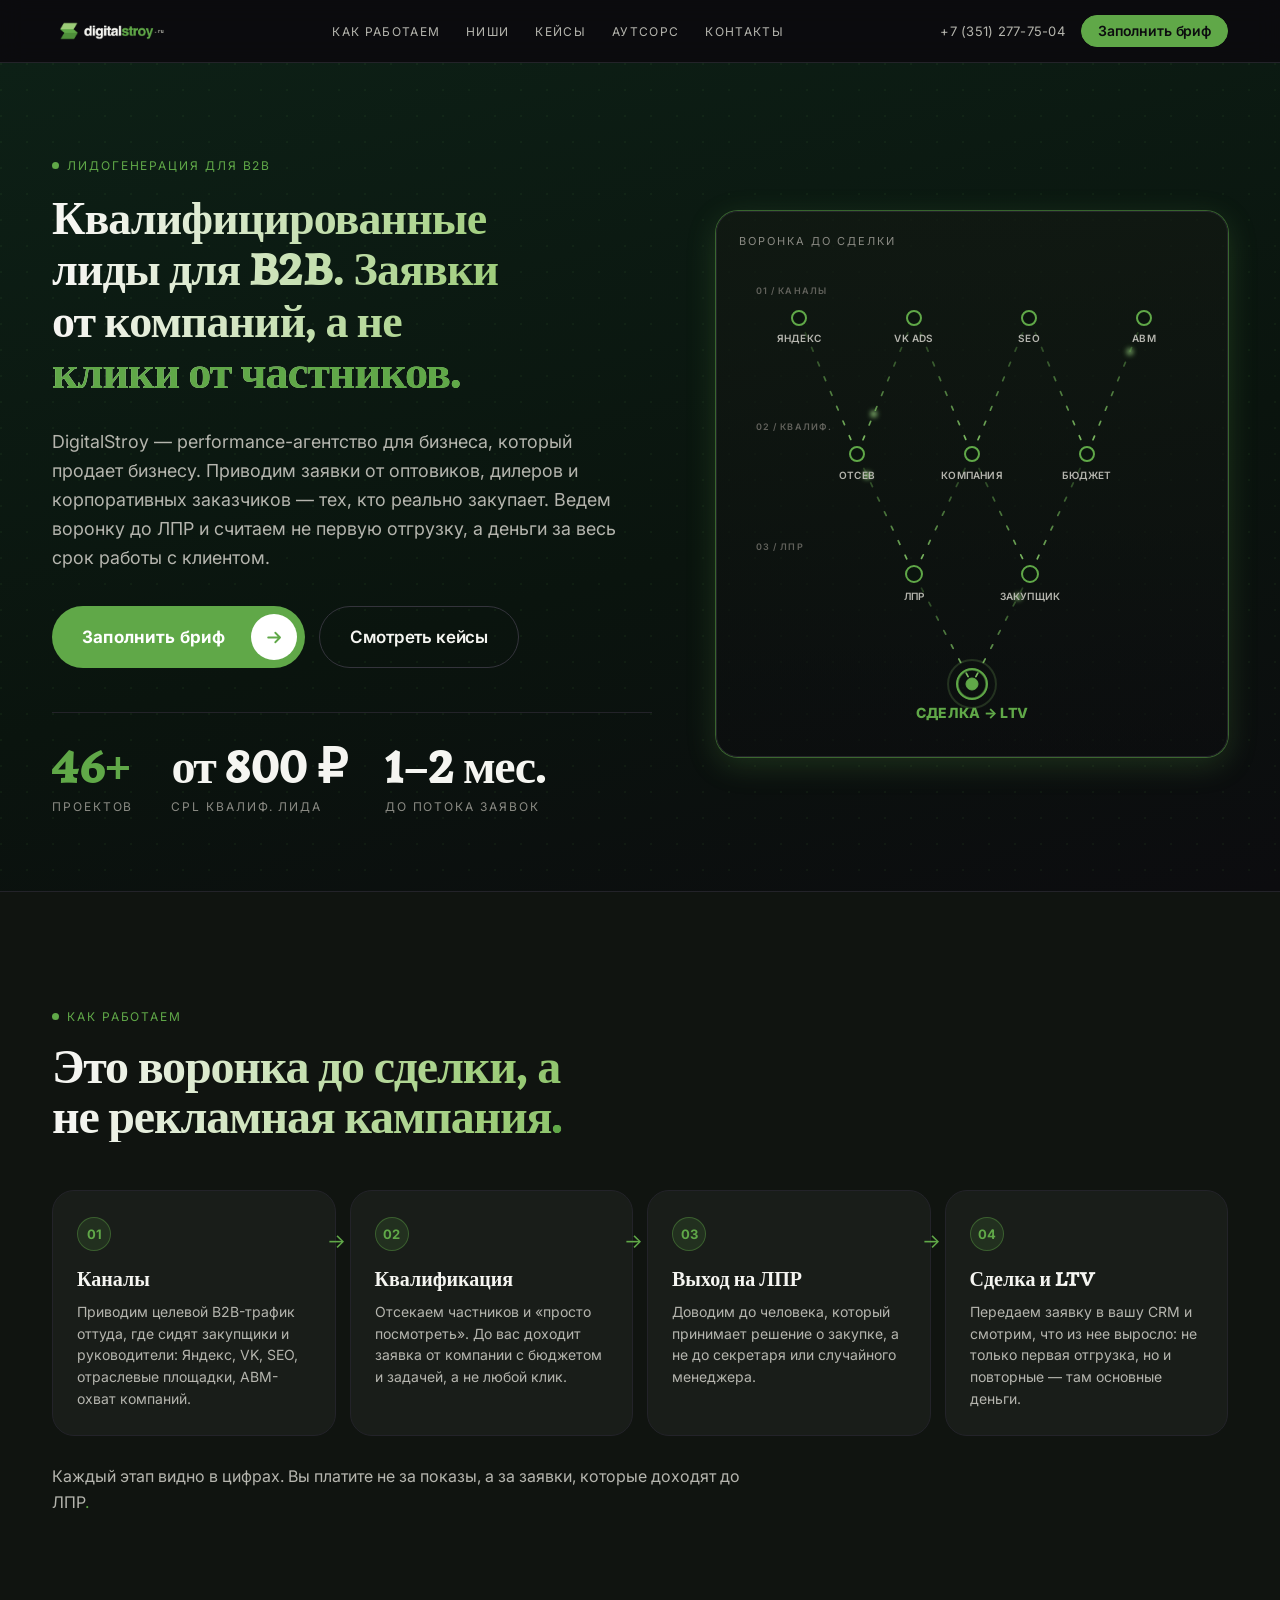
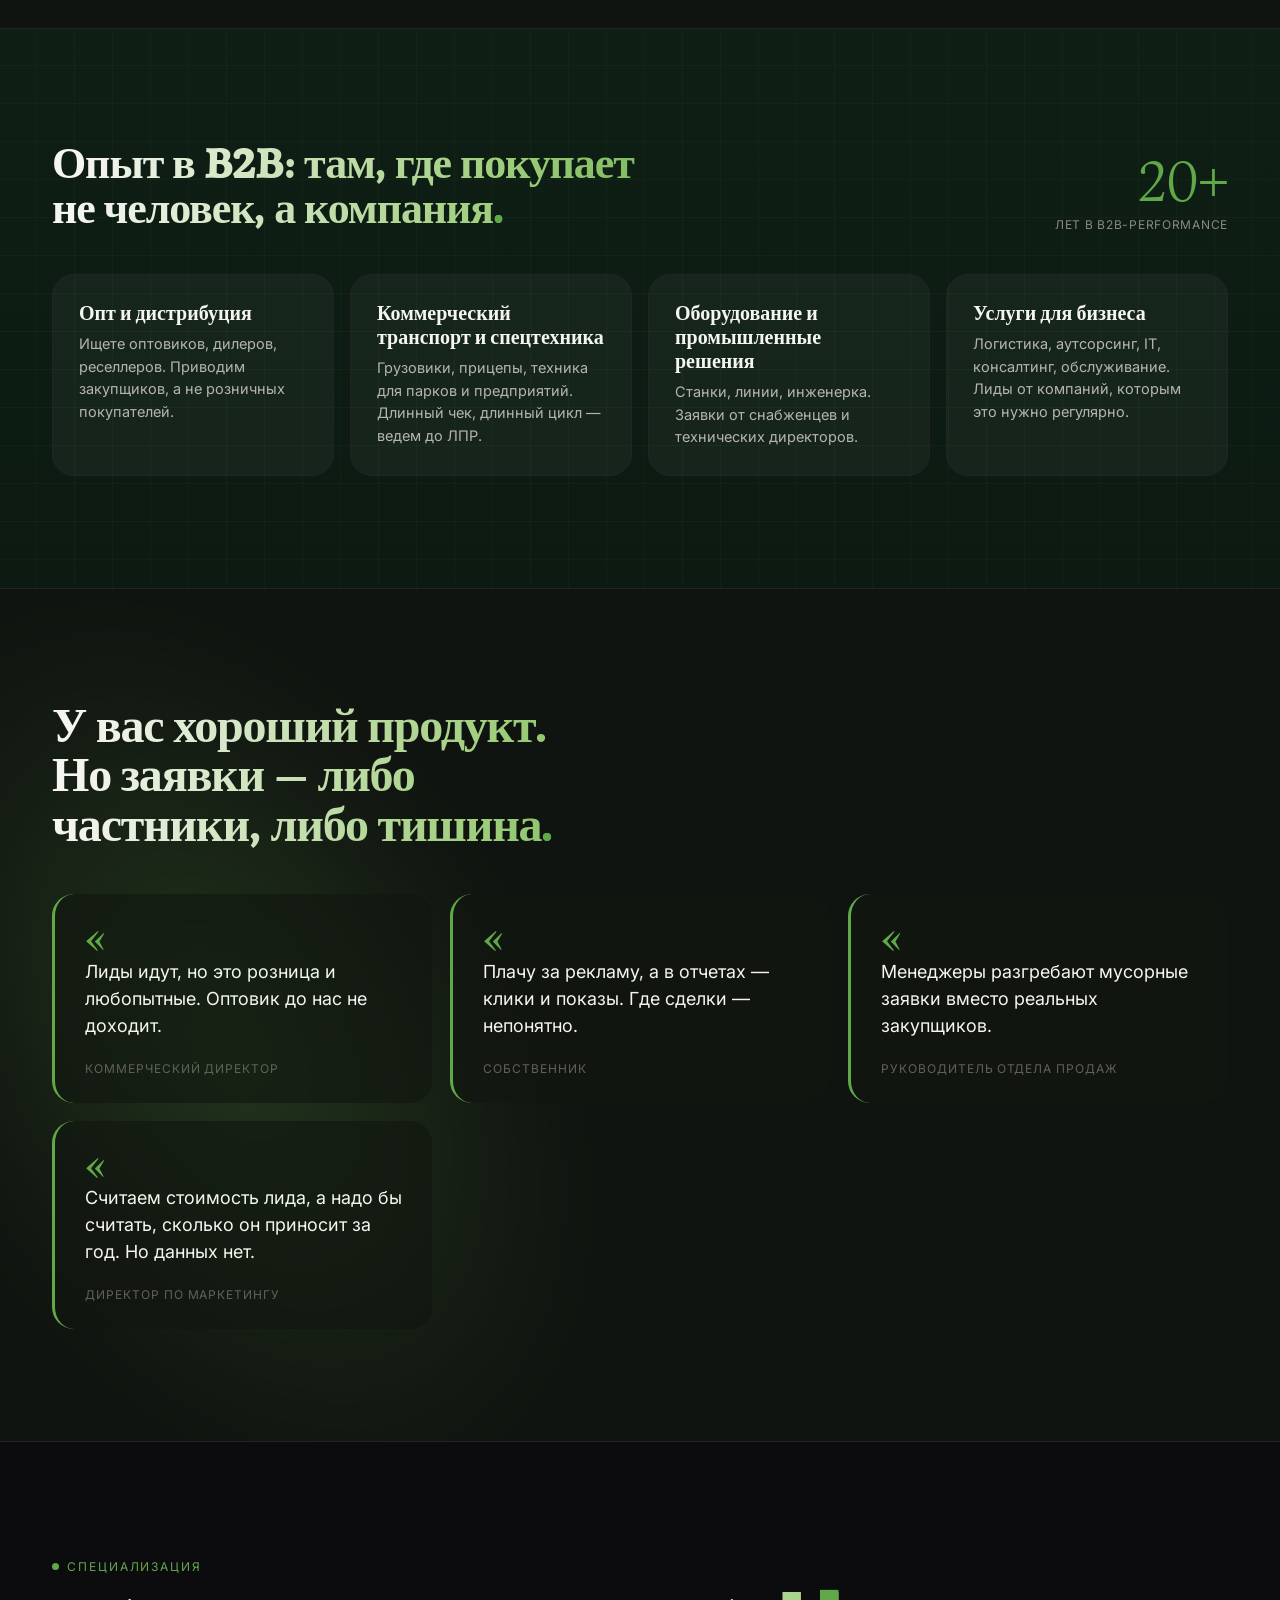
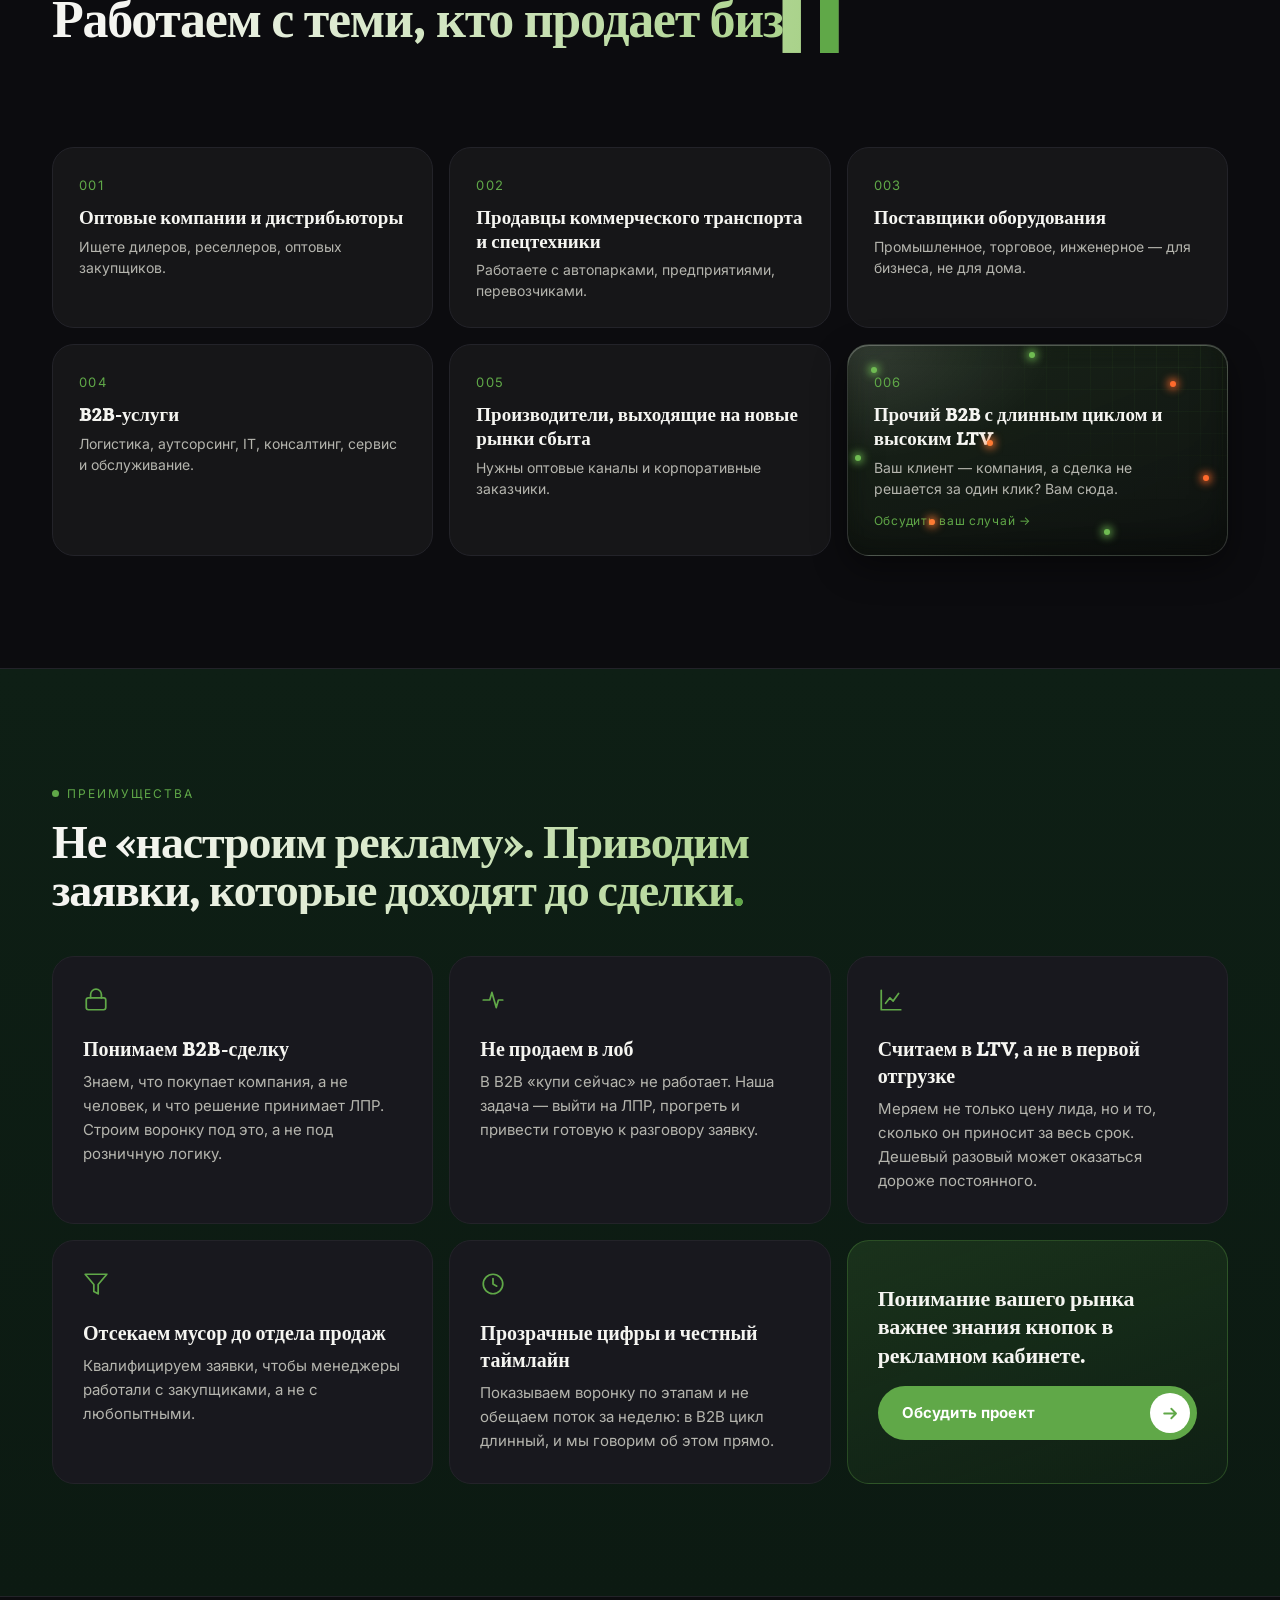
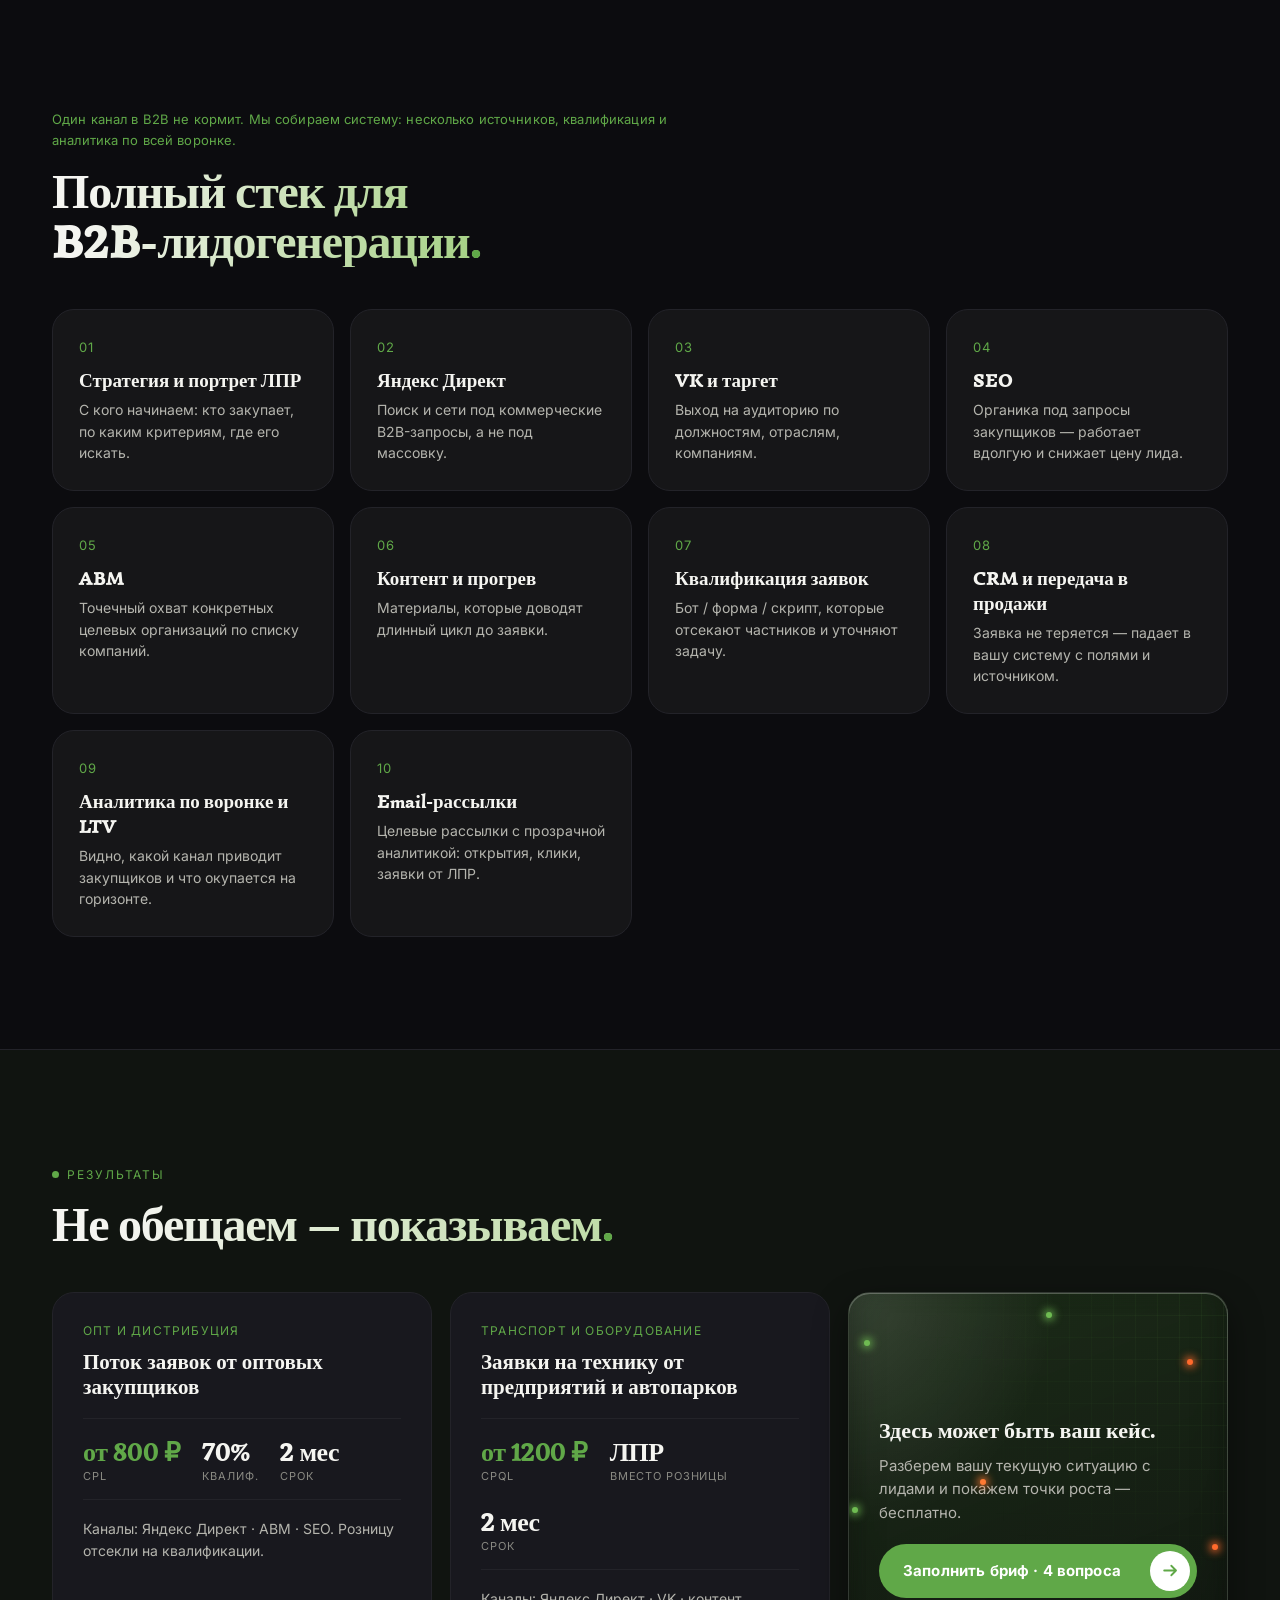
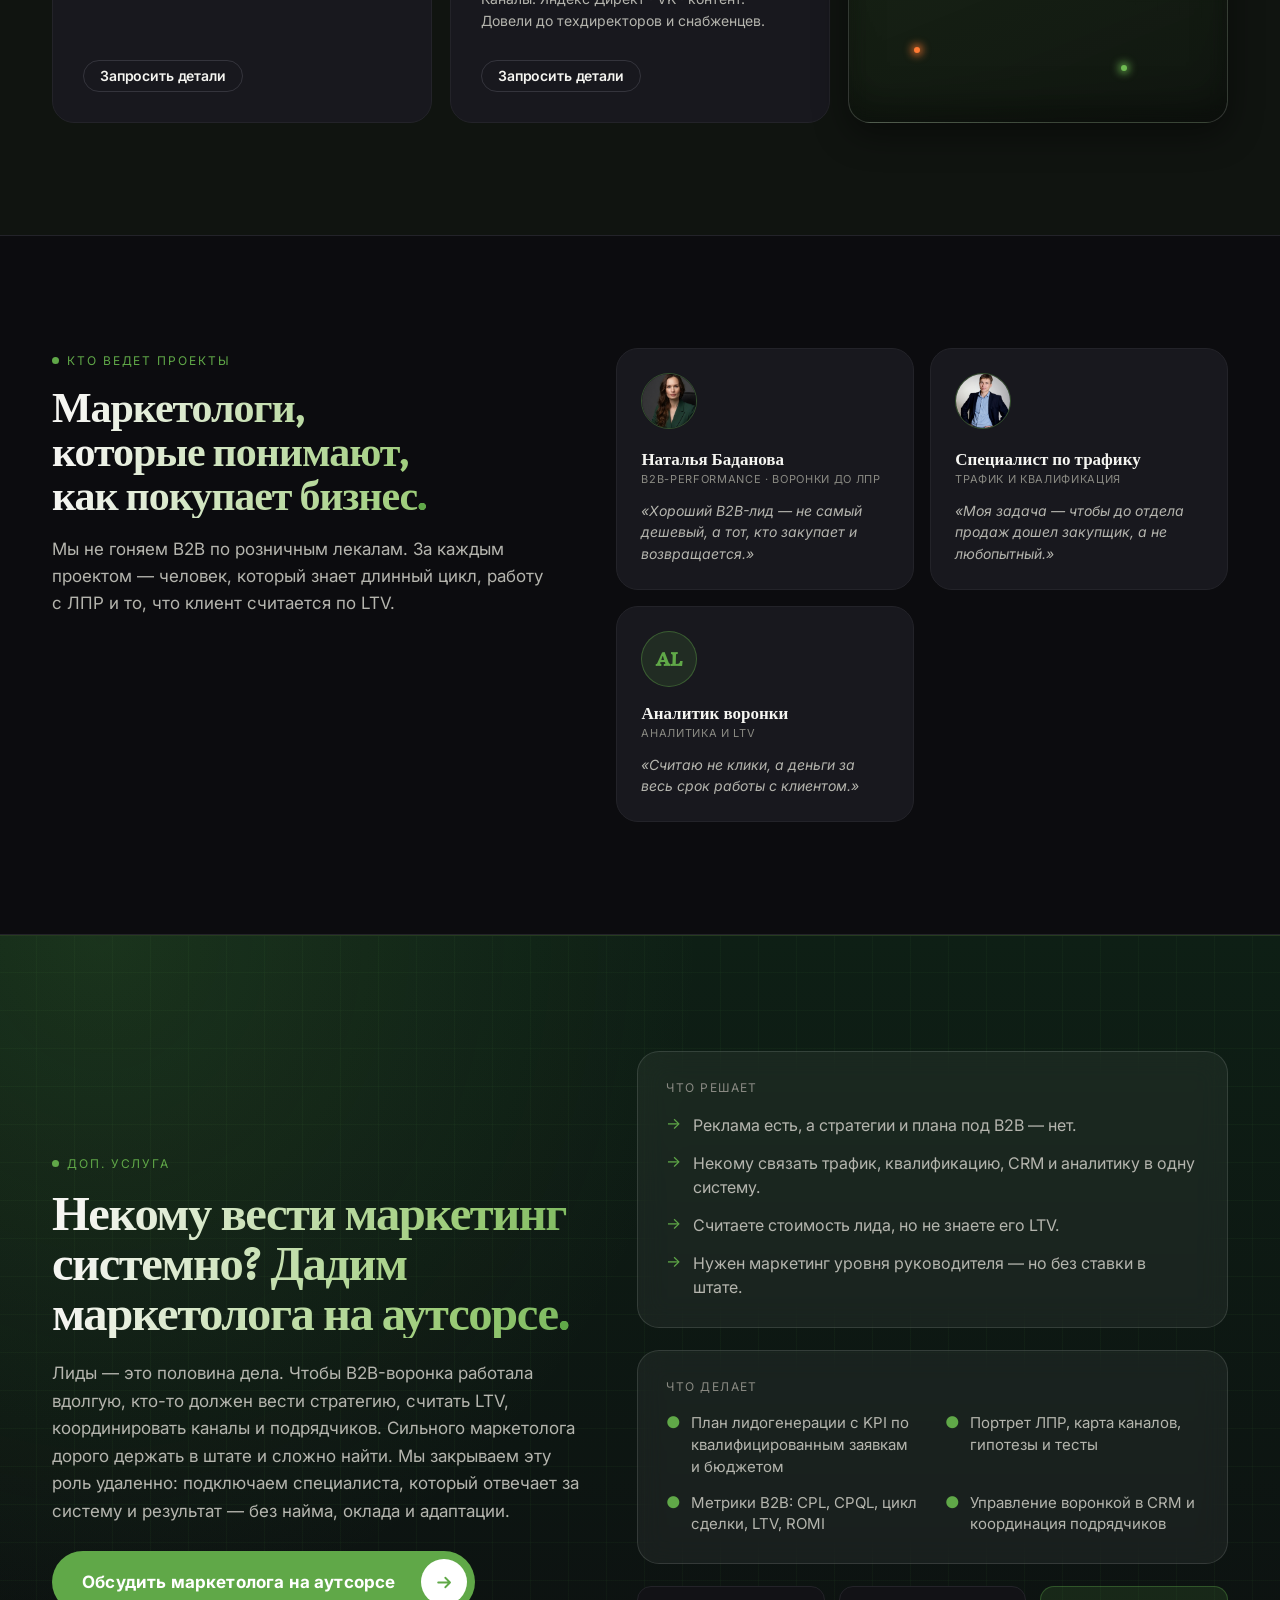
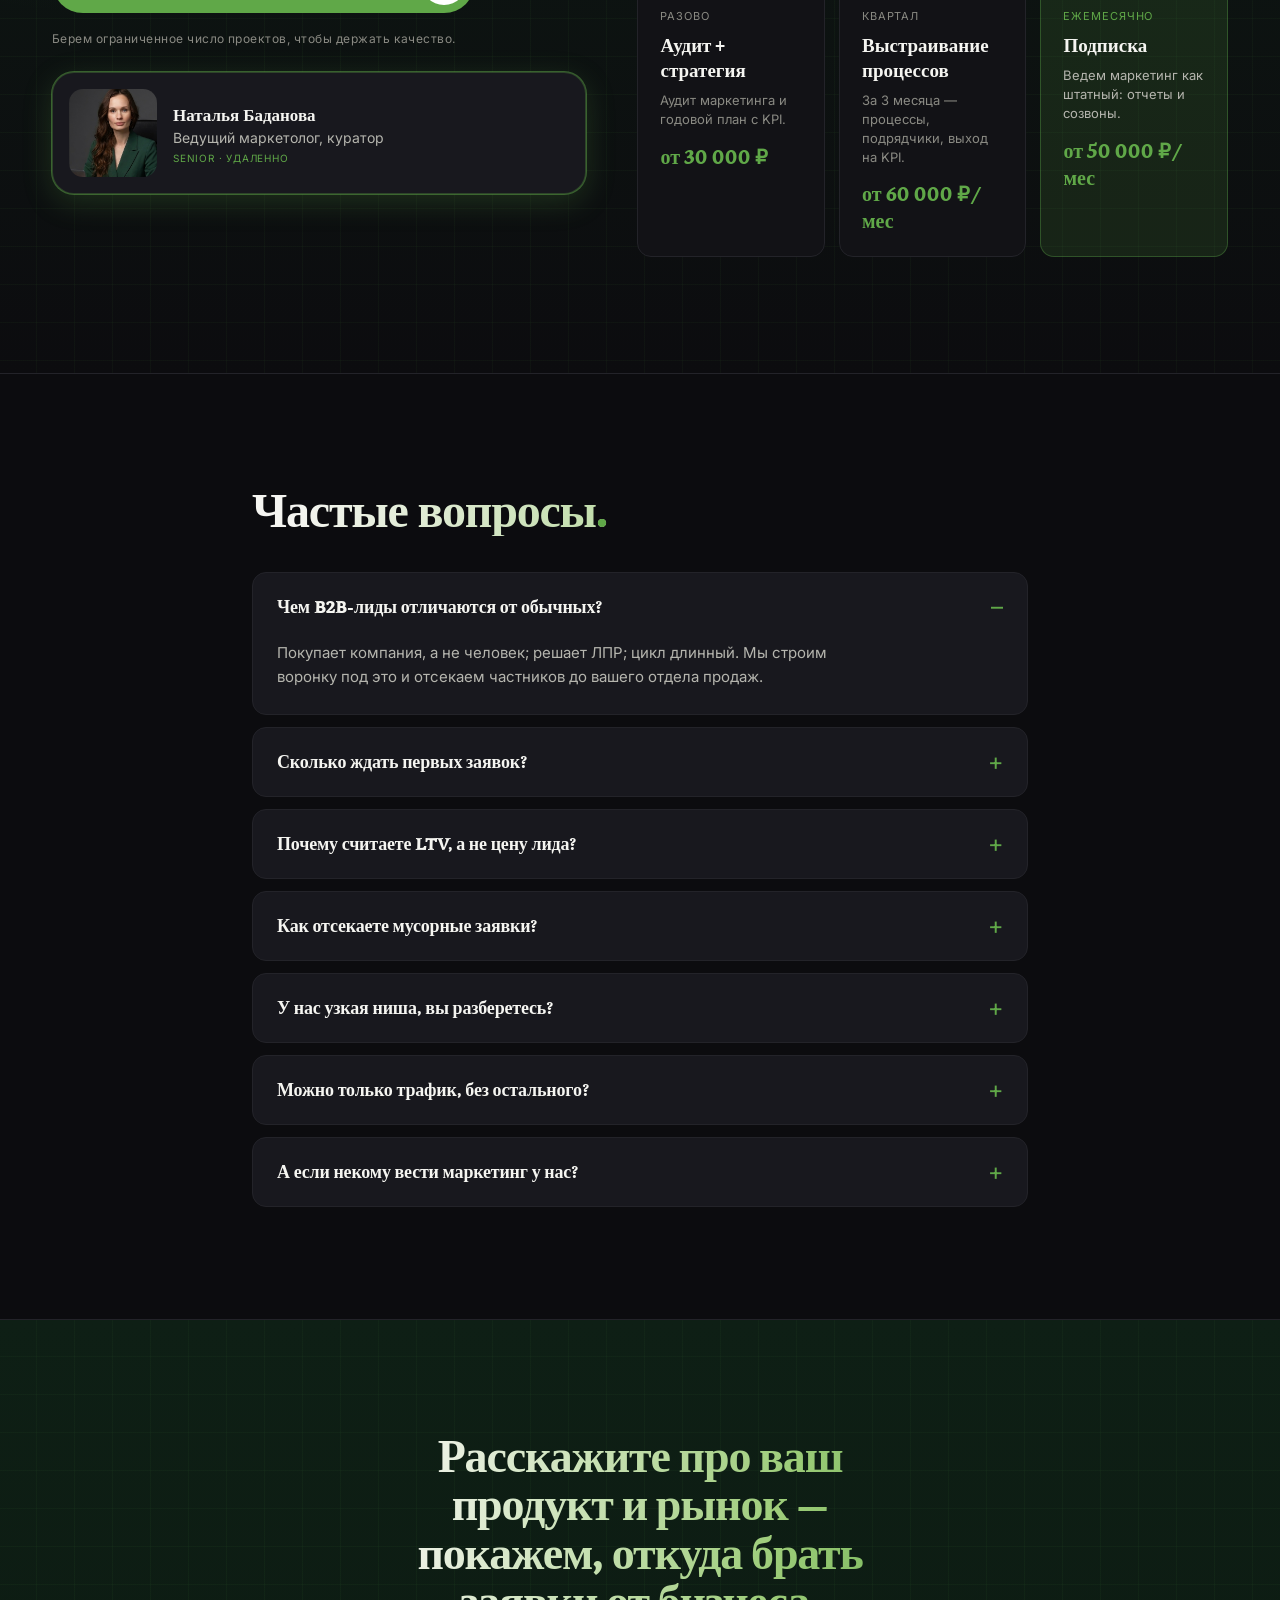
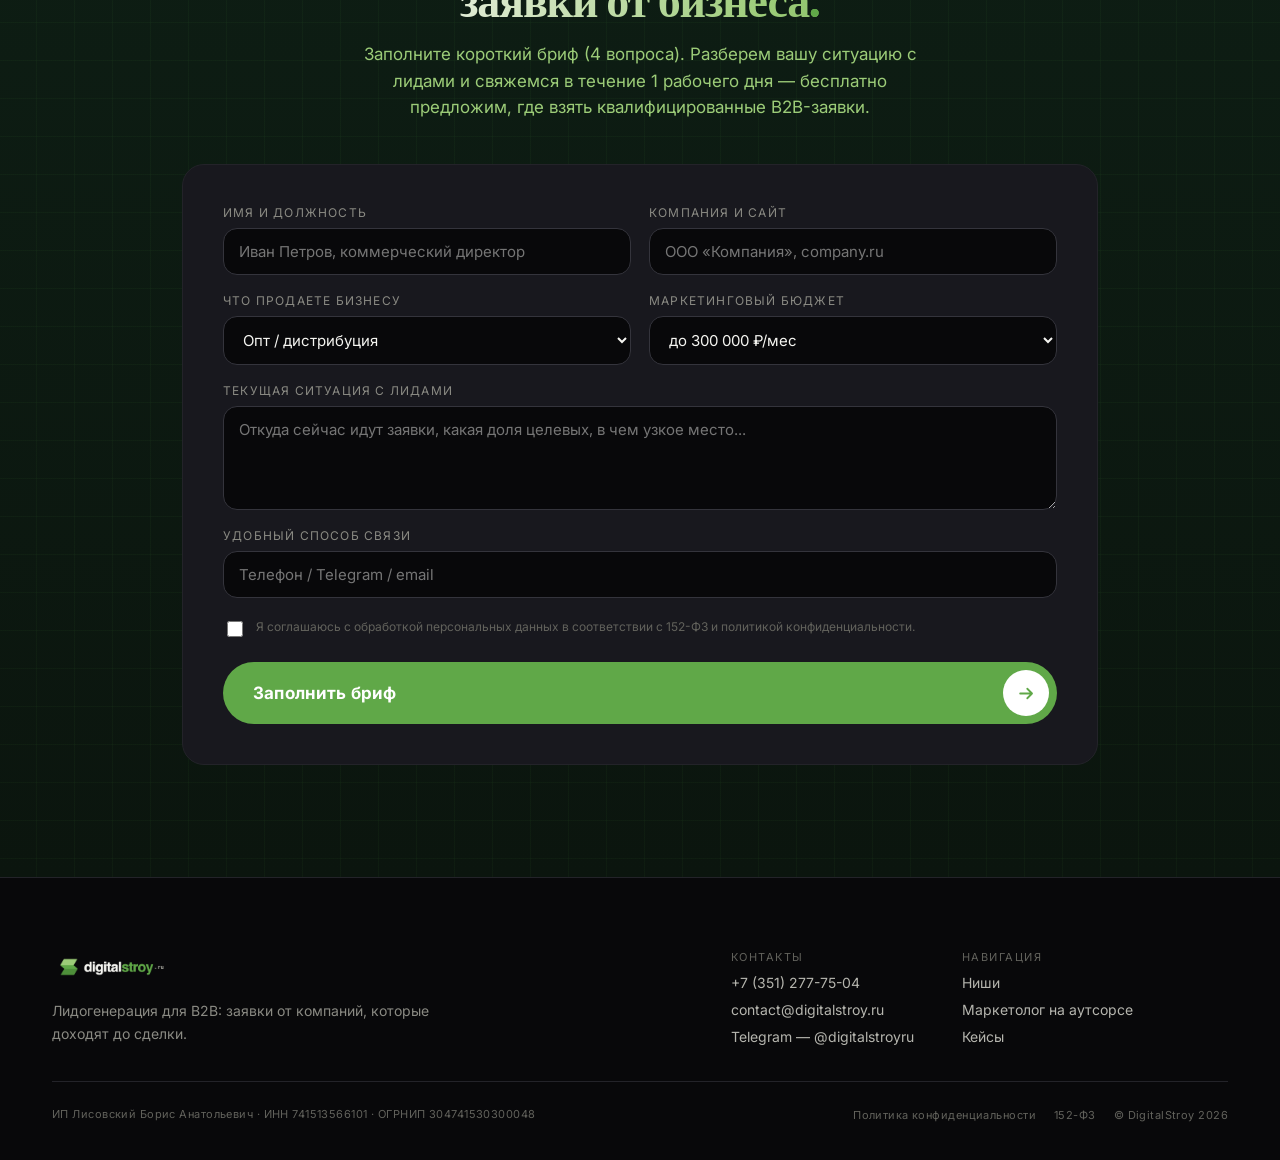
==== site/index.html @ 69cfd994 "Add DigitalStroy B2B landing as a standalone static site Rebuild the design-handoff prototype (Desig" ====
<!DOCTYPE html>
<html lang="ru" style="--accent:#60A848;">
<head>
<meta charset="utf-8">
<meta name="viewport" content="width=device-width, initial-scale=1">
<title>DigitalStroy — квалифицированные лиды для B2B</title>
<meta name="description" content="DigitalStroy — performance-агентство для B2B. Приводим квалифицированные заявки от компаний, ведём воронку до ЛПР и считаем LTV. Опт, транспорт, оборудование, услуги для бизнеса.">

<!-- Yandex.Metrika counter -->
<script type="text/javascript">
    (function(m,e,t,r,i,k,a){
        m[i]=m[i]||function(){(m[i].a=m[i].a||[]).push(arguments)};
        m[i].l=1*new Date();
        for (var j = 0; j < document.scripts.length; j++) {if (document.scripts[j].src === r) { return; }}
        k=e.createElement(t),a=e.getElementsByTagName(t)[0],k.async=1,k.src=r,a.parentNode.insertBefore(k,a)
    })(window, document,'script','https://mc.yandex.ru/metrika/tag.js?id=110772095', 'ym');

    ym(110772095, 'init', {ssr:true, webvisor:true, clickmap:true, ecommerce:"dataLayer", referrer: document.referrer, url: location.href, accurateTrackBounce:true, trackLinks:true});
</script>
<noscript><div><img src="https://mc.yandex.ru/watch/110772095" style="position:absolute; left:-9999px;" alt="" /></div></noscript>
<!-- /Yandex.Metrika counter -->

<!-- BotFaqtor -->
<script type="text/javascript">window._ab_id_=173857</script>
<script src="https://cdn.botfaqtor.ru/one.js"></script>
<!-- /BotFaqtor -->

<link rel="preconnect" href="https://fonts.googleapis.com">
<link rel="preconnect" href="https://fonts.gstatic.com" crossorigin>
<link href="https://fonts.googleapis.com/css2?family=Simonetta:ital,wght@0,400;0,900;1,400&family=Inter:wght@400;500;600;700;800&display=swap" rel="stylesheet">

<link rel="stylesheet" href="_ds/digitalstroy-design-system-ab86e182-f575-433b-86b1-cae96a65a788/tokens/colors.css">
<link rel="stylesheet" href="_ds/digitalstroy-design-system-ab86e182-f575-433b-86b1-cae96a65a788/tokens/typography.css">
<link rel="stylesheet" href="_ds/digitalstroy-design-system-ab86e182-f575-433b-86b1-cae96a65a788/tokens/layout.css">

<style>
  :root {
    --font-display: 'Simonetta', Georgia, serif;
    --font-body: 'Inter', system-ui, sans-serif;
    --font-mono: 'Inter', system-ui, sans-serif;
    --r-lg: 22px;
  }
  html { scroll-behavior: smooth; }
  html, body { margin: 0; background: #0C0C0F; }
  * { box-sizing: border-box; }
  body { -webkit-font-smoothing: antialiased; }
  ::selection { background: rgba(96,168,72,0.30); color: #F5F5F1; }
  a { color: var(--accent); text-decoration: none; }
  a:hover { color: var(--accent-hover); }
  .grad-text { background: linear-gradient(100deg, var(--concrete-050) 6%, var(--green-300) 74%, var(--accent) 116%); -webkit-background-clip: text; background-clip: text; -webkit-text-fill-color: transparent; color: transparent; }
  .grad-text span { -webkit-text-fill-color: var(--accent); color: var(--accent); }
  @keyframes ds-reveal { from { opacity: 0; transform: translateY(28px); } to { opacity: 1; transform: none; } }
  @supports (animation-timeline: view()) {
    @media (prefers-reduced-motion: no-preference) {
      [data-reveal] { animation: ds-reveal linear both; animation-timeline: view(); animation-range: entry 4% entry 46%; }
    }
  }
  @keyframes ds-flow { to { stroke-dashoffset: -16; } }
  @keyframes ds-spot-in { 0%{opacity:0;transform:rotate(-30deg) translate(-10%,-14%) scale(0.6);} 100%{opacity:1;transform:rotate(-30deg) translate(0,0) scale(1);} }
  .ds-spot { position:absolute; top:-24%; left:-14%; width:64%; height:155%; z-index:0; pointer-events:none;
    background:radial-gradient(50% 50% at 50% 50%, rgba(96,168,72,0.22), rgba(96,168,72,0) 70%);
    filter:blur(38px); transform:rotate(-30deg); animation:ds-spot-in 2.2s var(--ease-out) .3s both; }
  .ds-tech { position:absolute; inset:0; z-index:0; pointer-events:none; overflow:hidden; }
  .ds-tech::before { content:""; position:absolute; inset:-2px;
    background-image:linear-gradient(rgba(96,168,72,0.05) 1px,transparent 1px),linear-gradient(90deg,rgba(96,168,72,0.05) 1px,transparent 1px);
    background-size:38px 38px; }
  .ds-tech__hot { position:absolute; inset:-2px; opacity:0; transition:opacity .4s var(--ease-out);
    background-image:linear-gradient(rgba(96,168,72,0.30) 1px,transparent 1px),linear-gradient(90deg,rgba(96,168,72,0.30) 1px,transparent 1px);
    background-size:38px 38px;
    -webkit-mask:radial-gradient(230px 230px at var(--mx,50%) var(--my,50%), #000 0%, rgba(0,0,0,0.4) 46%, transparent 72%);
    mask:radial-gradient(230px 230px at var(--mx,50%) var(--my,50%), #000 0%, rgba(0,0,0,0.4) 46%, transparent 72%); }
  .ds-tech__glow { position:absolute; width:360px; height:360px; left:var(--mx,50%); top:var(--my,50%); transform:translate(-50%,-50%);
    background:radial-gradient(circle, rgba(96,168,72,0.13), transparent 65%); opacity:0; transition:opacity .4s var(--ease-out); }
  .ds-tech.is-live .ds-tech__hot, .ds-tech.is-live .ds-tech__glow { opacity:1; }
  .ds-fig__glow { position:absolute; top:50%; right:-12%; width:62%; height:80%; transform:translateY(-50%); z-index:0; pointer-events:none;
    background:radial-gradient(circle, rgba(255,106,44,0.24), transparent 68%); filter:blur(34px); opacity:0; transition:opacity .5s var(--ease-out); }
  .ds-fig:hover .ds-fig__glow { opacity:1; }
  @keyframes dg-stroke-or { 0%{} 30%,100%{ stroke:#FF6A2C; filter:drop-shadow(0 0 4px rgba(255,106,44,0.9)); } }
  @keyframes dg-fill-or { 0%{} 30%,100%{ fill:#FF6A2C; filter:drop-shadow(0 0 4px rgba(255,106,44,0.85)); } }
  .ds-fig:hover .dg-s1 line, .ds-fig:hover .dg-s1 circle { animation:dg-stroke-or 1.5s var(--ease-out) 0s forwards; }
  .ds-fig:hover .dg-s1 text { animation:dg-fill-or 1.5s var(--ease-out) 0s forwards; }
  .ds-fig:hover .dg-s2 line, .ds-fig:hover .dg-s2 circle { animation:dg-stroke-or 1.5s var(--ease-out) .26s forwards; }
  .ds-fig:hover .dg-s2 text { animation:dg-fill-or 1.5s var(--ease-out) .26s forwards; }
  .ds-fig:hover .dg-s3 line, .ds-fig:hover .dg-s3 circle { animation:dg-stroke-or 1.5s var(--ease-out) .52s forwards; }
  .ds-fig:hover .dg-s3 text { animation:dg-fill-or 1.5s var(--ease-out) .52s forwards; }
  .ds-fig:hover .dg-s4 circle { animation:dg-stroke-or 1.5s var(--ease-out) .78s forwards; }
  .ds-fig:hover .dg-s4 text { animation:dg-fill-or 1.5s var(--ease-out) .78s forwards; }
  .ds-fig:hover .dg-dots circle { fill:#FF6A2C; transition:fill .3s; }
  @keyframes cta-glow { 0%,100% { box-shadow: 0 0 0 1px rgba(96,168,72,0.35), 0 0 45px rgba(96,168,72,0.10); } 50% { box-shadow: 0 0 0 1px rgba(96,168,72,0.65), 0 0 80px rgba(96,168,72,0.25); } }
  @keyframes ds-twinkle { 0%,100%{ opacity:.22; transform:scale(0.7);} 50%{ opacity:1; transform:scale(1.15);} }
  @keyframes tw-blink { 50% { opacity: 0; } }
  .sil-card { position:relative; overflow:hidden;
    background: radial-gradient(130% 130% at 0% 0%, rgba(255,255,255,0.12), rgba(255,255,255,0) 42%), linear-gradient(158deg, rgba(96,168,72,0.16), rgba(18,24,18,0.55));
    backdrop-filter: blur(10px) saturate(1.25); -webkit-backdrop-filter: blur(10px) saturate(1.25);
    border:1px solid rgba(255,255,255,0.14);
    box-shadow: inset 0 1px 0 rgba(255,255,255,0.25), inset 0 -18px 34px rgba(0,0,0,0.34), 0 12px 34px rgba(0,0,0,0.42); }
  .sil-card::before { content:""; position:absolute; inset:0; z-index:0; pointer-events:none; opacity:0.6;
    background-image:linear-gradient(rgba(96,168,72,0.14) 1px,transparent 1px),linear-gradient(90deg,rgba(96,168,72,0.14) 1px,transparent 1px);
    background-size:22px 22px;
    -webkit-mask:radial-gradient(120% 110% at 100% 0%, #000, transparent 72%); mask:radial-gradient(120% 110% at 100% 0%, #000, transparent 72%); }
  .sil-card > * { position:relative; z-index:1; }
  .sparks { position:absolute; inset:-18px; z-index:2; pointer-events:none; transition:transform .5s var(--ease-out); }
  .sparks span { position:absolute; width:6px; height:6px; border-radius:999px; }
  .spark-host:hover .sparks { transform:scale(1.28); }
  .pill-btn { display:inline-flex; align-items:center; justify-content:space-between; gap:22px; background:var(--accent); color:#fff; border:none; cursor:pointer; border-radius:999px; padding:7px 7px 7px 24px; font-family:var(--font-body); font-weight:700; font-size:15px; letter-spacing:0.01em; line-height:1.1; text-decoration:none; transition:box-shadow .28s var(--ease-out), transform .28s var(--ease-out), background .2s var(--ease-out); }
  .pill-btn:hover { background:var(--accent-hover); transform:translateY(-2px); box-shadow:0 16px 36px rgba(96,168,72,0.42), 0 6px 16px rgba(0,0,0,0.4); }
  .pill-btn .pill-ico { display:inline-flex; align-items:center; justify-content:center; width:40px; height:40px; border-radius:999px; background:#fff; color:var(--accent); flex:0 0 auto; }
  .pill-btn.lg { font-size:17px; padding:8px 8px 8px 30px; gap:26px; }
  .pill-btn.lg .pill-ico { width:46px; height:46px; }
  .pill-btn.sm { font-size:14px; padding:6px 6px 6px 20px; gap:16px; }
  .pill-btn.sm .pill-ico { width:34px; height:34px; }
  .pill-btn.full { width:100%; }
  button { transition: filter .22s var(--ease-out), box-shadow .28s var(--ease-out), transform .28s var(--ease-out); }
  button:hover { filter: brightness(1.16) saturate(1.06); }
  @media (max-width: 920px) {
    [data-hero-grid] { grid-template-columns: 1fr !important; }
    [data-hero-figure] { order: -1; margin-bottom: 8px; }
    [data-navlinks] { display: none !important; }
    [data-two-col] { grid-template-columns: 1fr !important; }
    [data-mkt-grid] { grid-template-columns: 1fr !important; }
    [data-mkt-sticky] { position: static !important; }
    [data-arch] { grid-template-columns: 1fr !important; }
    [data-arch-arrow] { transform: rotate(90deg) !important; }
    [data-cta-row] { flex-direction: column !important; align-items: stretch !important; }
    [data-form-grid] { grid-template-columns: 1fr !important; }
    [data-mk-grid] { grid-template-columns: 1fr !important; }
  }
</style>
<style>
  /* link hover accent (the prototype's style-hover, re-expressed as CSS) */
  header nav a:hover, header a[href^="tel"]:hover, footer a:hover { color: var(--accent) !important; }
</style>
</head>
<body>
<div id="top" style="font-family: var(--font-body); color: var(--text-strong); background: rgb(12, 12, 15);">

  
  <header style="position: sticky; top: 0px; z-index: 60; backdrop-filter: blur(12px); background: rgba(12, 12, 15, 0.72); border-bottom: 1px solid var(--border-subtle);">
    <div style="max-width: 1240px; margin: 0px auto; padding: 14px clamp(20px, 5vw, 32px); display: flex; align-items: center; justify-content: space-between; gap: 24px;">
      <a href="#top" style="display: flex; align-items: center; text-decoration: none; flex: 0 0 auto;">
        <img src="assets/logo-wordmark-light.png" alt="DigitalStroy — лидогенерация для B2B" style="height: 34px; width: auto; display: block;">
      </a>
      <nav data-navlinks="1" style="display: flex; align-items: center; gap: 26px;">
        <a href="#process" class="scp0" style="text-decoration: none; font-family: var(--font-mono); font-size: 12px; letter-spacing: 0.11em; text-transform: uppercase; color: var(--text-body);">Как работаем</a>
        <a href="#niches" class="scp0" style="text-decoration: none; font-family: var(--font-mono); font-size: 12px; letter-spacing: 0.11em; text-transform: uppercase; color: var(--text-body);">Ниши</a>
        <a href="#cases" class="scp0" style="text-decoration: none; font-family: var(--font-mono); font-size: 12px; letter-spacing: 0.11em; text-transform: uppercase; color: var(--text-body);">Кейсы</a>
        <a href="#outsource" class="scp0" style="text-decoration: none; font-family: var(--font-mono); font-size: 12px; letter-spacing: 0.11em; text-transform: uppercase; color: var(--text-body);">Аутсорс</a>
        <a href="#contacts" class="scp0" style="text-decoration: none; font-family: var(--font-mono); font-size: 12px; letter-spacing: 0.11em; text-transform: uppercase; color: var(--text-body);">Контакты</a>
      </nav>
      <div style="display: flex; align-items: center; gap: 16px; flex: 0 0 auto;">
        <a href="tel:+73512777504" data-navlinks="1" class="scp0" style="font-family: var(--font-mono); font-size: 13px; letter-spacing: 0.02em; color: var(--text-body); text-decoration: none;">+7 (351) 277-75-04</a>
        <button style="display: inline-flex; align-items: center; justify-content: center; gap: 6px; padding: 8px 16px; font-size: 14px; font-family: var(--font-body); font-weight: var(--fw-semi); letter-spacing: -0.01em; line-height: 1; border-radius: var(--r-pill); cursor: pointer; opacity: 1; width: auto; transition: transform var(--dur-fast) var(--ease-out), background var(--dur-fast) var(--ease-out), border-color var(--dur-fast) var(--ease-out); background: var(--accent); color: var(--accent-on); border: 1px solid var(--accent);">Заполнить бриф</button>
      </div>
    </div>
  </header>

  
  <section style="scroll-margin-top: 80px; position: relative; overflow: hidden; background: radial-gradient(circle at 1px 1px, rgba(96, 168, 72, 0.07) 1px, transparent 0px) 0px 0px / 26px 26px, linear-gradient(165deg, rgb(13, 32, 22) 0%, rgb(10, 20, 14) 58%, rgb(12, 12, 15) 100%); border-bottom: 1px solid var(--border-subtle);">
    <div style="max-width: 1240px; margin: 0px auto; padding: clamp(52px, 7vw, 100px) clamp(20px, 5vw, 32px) clamp(48px, 6vw, 80px);">
      <div data-hero-grid="1" style="display: grid; grid-template-columns: minmax(0px, 1.08fr) minmax(0px, 0.92fr); gap: clamp(36px, 5vw, 72px); align-items: center;">
        <div data-reveal="1">
          <span style="display: inline-flex; align-items: center; gap: 8px; font-family: var(--font-mono); font-size: var(--fs-label); font-weight: var(--fw-regular); letter-spacing: var(--tr-label); text-transform: uppercase; color: var(--accent);"><span style="width: 7px; height: 7px; border-radius: 999px; background: var(--accent); display: inline-block;"></span>Лидогенерация для B2B</span>
          <h1 class="grad-text" style="font-family: var(--font-display); font-weight: 600; font-size: clamp(32px, 4vw, 46px); line-height: 1.12; letter-spacing: -0.02em; margin: 20px 0px 0px; padding-bottom: 0.1em; text-wrap: balance;">Квалифицированные лиды для B2B. Заявки от компаний, а не <span>клики от частников.</span></h1>
          <p style="font-family: var(--font-body); font-size: clamp(16px, 1.4vw, 18px); line-height: 1.62; color: var(--text-body); margin: 24px 0px 0px; max-width: 54ch;">DigitalStroy — performance-агентство для бизнеса, который продает бизнесу. Приводим заявки от оптовиков, дилеров и корпоративных заказчиков — тех, кто реально закупает. Ведем воронку до ЛПР и считаем не первую отгрузку, а деньги за весь срок работы с клиентом.</p>
          <div data-cta-row="1" style="display: flex; gap: 14px; margin-top: 34px; flex-wrap: wrap;">
            <button class="pill-btn lg"><span>Заполнить бриф</span><span class="pill-ico"><svg width="19" height="19" viewBox="0 0 24 24" fill="none" stroke="currentColor" stroke-width="2.3" stroke-linecap="round" stroke-linejoin="round"><path d="M4 12h15M13 6l6 6-6 6"></path></svg></span></button>
            <button style="display: inline-flex; align-items: center; justify-content: center; gap: 10px; padding: 16px 30px; font-size: 17px; font-family: var(--font-body); font-weight: var(--fw-semi); letter-spacing: -0.01em; line-height: 1; border-radius: var(--r-pill); cursor: pointer; opacity: 1; width: auto; transition: transform var(--dur-fast) var(--ease-out), background var(--dur-fast) var(--ease-out), border-color var(--dur-fast) var(--ease-out); background: transparent; color: var(--text-strong); border: 1px solid var(--border-strong);">Смотреть кейсы</button>
          </div>
          <div style="display: flex; flex-wrap: wrap; gap: 24px 38px; margin-top: 44px; padding-top: 30px; border-top: 1px solid var(--border-subtle);">
            <div style="display: flex; flex-direction: column; gap: 8px;"><span style="font-family: var(--font-display); font-size: var(--fs-display-m); font-weight: var(--fw-bold); letter-spacing: var(--tr-tight); line-height: 1; color: var(--accent);">46+</span><span style="font-family: var(--font-mono); font-size: 12px; letter-spacing: var(--tr-label); text-transform: uppercase; color: var(--text-muted);">проектов</span></div>
            <div style="display: flex; flex-direction: column; gap: 8px;"><span style="font-family: var(--font-display); font-size: var(--fs-display-m); font-weight: var(--fw-bold); letter-spacing: var(--tr-tight); line-height: 1; color: var(--text-strong);">от 800 ₽</span><span style="font-family: var(--font-mono); font-size: 12px; letter-spacing: var(--tr-label); text-transform: uppercase; color: var(--text-muted);">CPL квалиф. лида</span></div>
            <div style="display: flex; flex-direction: column; gap: 8px;"><span style="font-family: var(--font-display); font-size: var(--fs-display-m); font-weight: var(--fw-bold); letter-spacing: var(--tr-tight); line-height: 1; color: var(--text-strong);">1–2 мес.</span><span style="font-family: var(--font-mono); font-size: 12px; letter-spacing: var(--tr-label); text-transform: uppercase; color: var(--text-muted);">до потока заявок</span></div>
          </div>
        </div>

        
        
        <div data-hero-figure="1" data-reveal="1" class="ds-fig" style="position: relative; overflow: hidden; background: linear-gradient(rgba(18, 24, 18, 0.7), rgba(12, 12, 15, 0.5)); border: 1px solid var(--border-subtle); border-radius: var(--r-lg); box-shadow: var(--glow-accent); padding: 22px;">
          <div class="ds-fig__glow"></div>
          <div style="position: relative; z-index: 1; font-family: var(--font-mono); font-size: 11px; letter-spacing: 0.18em; text-transform: uppercase; color: var(--text-muted); margin-bottom: 6px;">Воронка до сделки</div>
          <svg viewBox="0 0 460 480" width="100%" style="position: relative; z-index: 1; display: block; max-width: 460px; margin: 0px auto; overflow: visible;">
            <defs>
              <linearGradient id="dsLine" x1="0" y1="0" x2="0" y2="1">
                <stop offset="0" stop-color="#60A848" stop-opacity="0.18"></stop>
                <stop offset="1" stop-color="#8FD46F" stop-opacity="0.95"></stop>
              </linearGradient>
              <radialGradient id="dsDot"><stop offset="0" stop-color="#D6F7BE"></stop><stop offset="1" stop-color="#60A848"></stop></radialGradient>
              <filter id="dsBlur" x="-80%" y="-80%" width="260%" height="260%"><feGaussianBlur stdDeviation="2.4"></feGaussianBlur></filter>
            </defs>
            <g class="dg-dots" fill="url(#dsDot)">
              <circle r="3.6" filter="url(#dsBlur)"><animateMotion dur="2.4s" repeatCount="indefinite" path="M57,64 L115,200 L172,320 L230,430"></animateMotion><animate attributeName="opacity" dur="2.4s" repeatCount="indefinite" values="0;1;1;1;0" keyTimes="0;0.12;0.5;0.88;1"></animate></circle>
              <circle r="3.2" filter="url(#dsBlur)"><animateMotion dur="2.4s" begin="0.4s" repeatCount="indefinite" path="M172,64 L115,200 L172,320 L230,430"></animateMotion><animate attributeName="opacity" dur="2.4s" begin="0.4s" repeatCount="indefinite" values="0;1;1;1;0" keyTimes="0;0.12;0.5;0.88;1"></animate></circle>
              <circle r="3.6" filter="url(#dsBlur)"><animateMotion dur="2.4s" begin="0.8s" repeatCount="indefinite" path="M402,64 L345,200 L288,320 L230,430"></animateMotion><animate attributeName="opacity" dur="2.4s" begin="0.8s" repeatCount="indefinite" values="0;1;1;1;0" keyTimes="0;0.12;0.5;0.88;1"></animate></circle>
              <circle r="3.2" filter="url(#dsBlur)"><animateMotion dur="2.4s" begin="1.6s" repeatCount="indefinite" path="M287,64 L230,200 L288,320 L230,430"></animateMotion><animate attributeName="opacity" dur="2.4s" begin="1.6s" repeatCount="indefinite" values="0;1;1;1;0" keyTimes="0;0.12;0.5;0.88;1"></animate></circle>
            </g>
            <g class="dg-dec" fill="#8FD46F">
              <circle cx="230" cy="200" r="3"><animate attributeName="opacity" values="0.25;1;0.25" dur="1.8s" repeatCount="indefinite"></animate></circle>
              <circle cx="172" cy="320" r="3"><animate attributeName="opacity" values="0.25;1;0.25" dur="1.8s" begin="0.6s" repeatCount="indefinite"></animate></circle>
              <circle cx="288" cy="320" r="3"><animate attributeName="opacity" values="0.25;1;0.25" dur="1.8s" begin="1.1s" repeatCount="indefinite"></animate></circle>
            </g>
            
            <g class="dg-s1">
              <g stroke="url(#dsLine)" stroke-width="1.7" stroke-dasharray="4 12" stroke-linecap="round" fill="none" style="animation: 0.85s linear 0s infinite normal none running ds-flow;"><line x1="57" y1="64" x2="115" y2="200"></line><line x1="172" y1="64" x2="115" y2="200"></line><line x1="172" y1="64" x2="230" y2="200"></line><line x1="287" y1="64" x2="230" y2="200"></line><line x1="287" y1="64" x2="345" y2="200"></line><line x1="402" y1="64" x2="345" y2="200"></line></g>
              <g fill="#0B140E" stroke="#60A848" stroke-width="2"><circle cx="57" cy="64" r="7"></circle><circle cx="172" cy="64" r="7"></circle><circle cx="287" cy="64" r="7"></circle><circle cx="402" cy="64" r="7"></circle></g>
              <g font-family="'Inter', sans-serif" font-weight="600" font-size="10" fill="#B5B5AE" text-anchor="middle" letter-spacing="0.02em"><text x="57" y="88">ЯНДЕКС</text><text x="172" y="88">VK ADS</text><text x="287" y="88">SEO</text><text x="402" y="88">ABM</text></g>
              <text x="14" y="40" font-family="'Inter', sans-serif" font-weight="600" font-size="9" fill="#62625C" text-anchor="start" letter-spacing="0.12em">01 / КАНАЛЫ</text>
            </g>
            
            <g class="dg-s2">
              <g stroke="url(#dsLine)" stroke-width="1.7" stroke-dasharray="4 12" stroke-linecap="round" fill="none" style="animation: 0.85s linear 0s infinite normal none running ds-flow;"><line x1="115" y1="200" x2="172" y2="320"></line><line x1="230" y1="200" x2="172" y2="320"></line><line x1="230" y1="200" x2="288" y2="320"></line><line x1="345" y1="200" x2="288" y2="320"></line></g>
              <g fill="#0B140E" stroke="#60A848" stroke-width="2"><circle cx="115" cy="200" r="7"></circle><circle cx="230" cy="200" r="7"></circle><circle cx="345" cy="200" r="7"></circle></g>
              <g font-family="'Inter', sans-serif" font-weight="600" font-size="10" fill="#B5B5AE" text-anchor="middle" letter-spacing="0.02em"><text x="115" y="225">ОТСЕВ</text><text x="230" y="225">КОМПАНИЯ</text><text x="345" y="225">БЮДЖЕТ</text></g>
              <text x="14" y="176" font-family="'Inter', sans-serif" font-weight="600" font-size="9" fill="#62625C" text-anchor="start" letter-spacing="0.12em">02 / КВАЛИФ.</text>
            </g>
            
            <g class="dg-s3">
              <g stroke="url(#dsLine)" stroke-width="1.7" stroke-dasharray="4 12" stroke-linecap="round" fill="none" style="animation: 0.85s linear 0s infinite normal none running ds-flow;"><line x1="172" y1="320" x2="230" y2="430"></line><line x1="288" y1="320" x2="230" y2="430"></line></g>
              <g fill="#0B140E" stroke="#60A848" stroke-width="2"><circle cx="172" cy="320" r="8"></circle><circle cx="288" cy="320" r="8"></circle></g>
              <g font-family="'Inter', sans-serif" font-weight="600" font-size="10" fill="#B5B5AE" text-anchor="middle" letter-spacing="0.02em"><text x="172" y="346">ЛПР</text><text x="288" y="346">ЗАКУПЩИК</text></g>
              <text x="14" y="296" font-family="'Inter', sans-serif" font-weight="600" font-size="9" fill="#62625C" text-anchor="start" letter-spacing="0.12em">03 / ЛПР</text>
            </g>
            
            <g class="dg-s4">
              <circle cx="230" cy="430" r="15" fill="none" stroke="#60A848" stroke-width="2"></circle>
              <circle cx="230" cy="430" r="6" fill="#60A848" stroke="#60A848"></circle>
              <circle cx="230" cy="430" fill="none" stroke="#8FD46F" stroke-width="2"><animate attributeName="r" values="8;28" dur="1.9s" repeatCount="indefinite"></animate><animate attributeName="opacity" values="0.9;0" dur="1.9s" repeatCount="indefinite"></animate></circle>
              <circle cx="230" cy="430" fill="none" stroke="#60A848" stroke-width="1.5"><animate attributeName="r" values="8;28" dur="1.9s" begin="0.95s" repeatCount="indefinite"></animate><animate attributeName="opacity" values="0.7;0" dur="1.9s" begin="0.95s" repeatCount="indefinite"></animate></circle>
              <text x="230" y="464" text-anchor="middle" font-family="'Inter', sans-serif" font-weight="800" font-size="14" fill="#60A848" letter-spacing="0.02em">СДЕЛКА → LTV</text>
            </g>
          </svg>
        </div>
        
      </div>
    </div>
  </section>

  
  <section id="process" style="scroll-margin-top: 80px; background: rgb(16, 20, 16); padding: clamp(72px, 9vw, 112px) 0px; border-bottom: 1px solid var(--border-subtle);">
    <div style="max-width: 1240px; margin: 0px auto; padding: 0px clamp(20px, 5vw, 32px);">
      <div data-reveal="1" style="max-width: 60ch;">
        <span style="display: inline-flex; align-items: center; gap: 8px; font-family: var(--font-mono); font-size: var(--fs-label); font-weight: var(--fw-regular); letter-spacing: var(--tr-label); text-transform: uppercase; color: var(--accent);"><span style="width: 7px; height: 7px; border-radius: 999px; background: var(--accent); display: inline-block;"></span>Как работаем</span>
        <h2 class="grad-text" style="font-family: var(--font-display); font-weight: 600; font-size: clamp(30px, 4.2vw, 48px); line-height: 1.04; letter-spacing: -0.025em; margin: 18px 0px 0px; text-wrap: balance;">Это воронка до сделки, а не рекламная кампания<span>.</span></h2>
      </div>
      <div data-arch="1" data-reveal="1" style="display: grid; grid-template-columns: repeat(4, 1fr); gap: 14px; margin-top: 48px; align-items: stretch;">
        
          <div class="scp1" style="position: relative; background: rgba(245, 245, 241, 0.04); border: 1px solid var(--border-subtle); border-radius: var(--r-lg); padding: 26px 24px; transition: border-color .24s var(--ease-out),transform .24s var(--ease-out);">
            <div style="display: flex; align-items: center; gap: 10px; margin-bottom: 16px;">
              <span style="width: 34px; height: 34px; border-radius: 999px; background: var(--accent-wash); border: 1px solid rgba(96, 168, 72, 0.4); display: flex; align-items: center; justify-content: center; font-family: var(--font-mono); font-size: 13px; font-weight: 700; color: var(--accent); flex: 0 0 auto;">01</span>
              <span data-arch-arrow="1" style="position: absolute; top: 38px; right: -11px; z-index: 2; font-family: var(--font-mono); font-size: 20px; color: var(--accent);">→</span>
            </div>
            <h3 style="font-family: var(--font-display); font-weight: 600; font-size: 20px; line-height: 1.2; color: var(--text-strong); margin: 0px 0px 10px;">Каналы</h3>
            <p style="font-family: var(--font-body); font-size: 14px; line-height: 1.55; color: var(--text-body); margin: 0px;">Приводим целевой B2B-трафик оттуда, где сидят закупщики и руководители: Яндекс, VK, SEO, отраслевые площадки, ABM-охват компаний.</p>
          </div>
        
          <div class="scp1" style="position: relative; background: rgba(245, 245, 241, 0.04); border: 1px solid var(--border-subtle); border-radius: var(--r-lg); padding: 26px 24px; transition: border-color .24s var(--ease-out),transform .24s var(--ease-out);">
            <div style="display: flex; align-items: center; gap: 10px; margin-bottom: 16px;">
              <span style="width: 34px; height: 34px; border-radius: 999px; background: var(--accent-wash); border: 1px solid rgba(96, 168, 72, 0.4); display: flex; align-items: center; justify-content: center; font-family: var(--font-mono); font-size: 13px; font-weight: 700; color: var(--accent); flex: 0 0 auto;">02</span>
              <span data-arch-arrow="1" style="position: absolute; top: 38px; right: -11px; z-index: 2; font-family: var(--font-mono); font-size: 20px; color: var(--accent);">→</span>
            </div>
            <h3 style="font-family: var(--font-display); font-weight: 600; font-size: 20px; line-height: 1.2; color: var(--text-strong); margin: 0px 0px 10px;">Квалификация</h3>
            <p style="font-family: var(--font-body); font-size: 14px; line-height: 1.55; color: var(--text-body); margin: 0px;">Отсекаем частников и «просто посмотреть». До вас доходит заявка от компании с бюджетом и задачей, а не любой клик.</p>
          </div>
        
          <div class="scp1" style="position: relative; background: rgba(245, 245, 241, 0.04); border: 1px solid var(--border-subtle); border-radius: var(--r-lg); padding: 26px 24px; transition: border-color .24s var(--ease-out),transform .24s var(--ease-out);">
            <div style="display: flex; align-items: center; gap: 10px; margin-bottom: 16px;">
              <span style="width: 34px; height: 34px; border-radius: 999px; background: var(--accent-wash); border: 1px solid rgba(96, 168, 72, 0.4); display: flex; align-items: center; justify-content: center; font-family: var(--font-mono); font-size: 13px; font-weight: 700; color: var(--accent); flex: 0 0 auto;">03</span>
              <span data-arch-arrow="1" style="position: absolute; top: 38px; right: -11px; z-index: 2; font-family: var(--font-mono); font-size: 20px; color: var(--accent);">→</span>
            </div>
            <h3 style="font-family: var(--font-display); font-weight: 600; font-size: 20px; line-height: 1.2; color: var(--text-strong); margin: 0px 0px 10px;">Выход на ЛПР</h3>
            <p style="font-family: var(--font-body); font-size: 14px; line-height: 1.55; color: var(--text-body); margin: 0px;">Доводим до человека, который принимает решение о закупке, а не до секретаря или случайного менеджера.</p>
          </div>
        
          <div class="scp1" style="position: relative; background: rgba(245, 245, 241, 0.04); border: 1px solid var(--border-subtle); border-radius: var(--r-lg); padding: 26px 24px; transition: border-color .24s var(--ease-out),transform .24s var(--ease-out);">
            <div style="display: flex; align-items: center; gap: 10px; margin-bottom: 16px;">
              <span style="width: 34px; height: 34px; border-radius: 999px; background: var(--accent-wash); border: 1px solid rgba(96, 168, 72, 0.4); display: flex; align-items: center; justify-content: center; font-family: var(--font-mono); font-size: 13px; font-weight: 700; color: var(--accent); flex: 0 0 auto;">04</span>
              <span data-arch-arrow="1" style="position: absolute; top: 38px; right: -11px; z-index: 2; font-family: var(--font-mono); font-size: 20px; color: var(--accent); display: none;">→</span>
            </div>
            <h3 style="font-family: var(--font-display); font-weight: 600; font-size: 20px; line-height: 1.2; color: var(--text-strong); margin: 0px 0px 10px;">Сделка и LTV</h3>
            <p style="font-family: var(--font-body); font-size: 14px; line-height: 1.55; color: var(--text-body); margin: 0px;">Передаем заявку в вашу CRM и смотрим, что из нее выросло: не только первая отгрузка, но и повторные — там основные деньги.</p>
          </div>
        
      </div>
      <p data-reveal="1" style="font-family: var(--font-body); font-size: 16px; line-height: 1.6; color: var(--text-body); margin: 28px 0px 0px; max-width: 70ch;">Каждый этап видно в цифрах. Вы платите не за показы, а за заявки, которые доходят до ЛПР<span style="color: var(--accent);">.</span></p>
    </div>
  </section>

  
  <section id="niches" style="scroll-margin-top: 80px; position: relative; overflow: hidden; background: linear-gradient(rgb(14, 31, 21), rgb(12, 26, 18)); padding: clamp(72px, 9vw, 112px) 0px; border-bottom: 1px solid var(--border-subtle);">
    <div class="ds-tech"><div class="ds-tech__hot"></div><div class="ds-tech__glow"></div></div>
    <div style="position: relative; z-index: 1; max-width: 1240px; margin: 0px auto; padding: 0px clamp(20px, 5vw, 32px);">
      <div data-reveal="1" data-two-col="1" style="display: grid; grid-template-columns: minmax(0px, 1fr) auto; gap: 32px; align-items: end;">
        <h2 class="grad-text" style="font-family: var(--font-display); font-weight: 600; font-size: clamp(28px, 3.9vw, 44px); line-height: 1.04; letter-spacing: -0.025em; margin: 0px; max-width: 22ch; text-wrap: balance;">Опыт в B2B: там, где покупает не человек, а компания<span>.</span></h2>
        <div style="text-align: right;">
          <div style="font-family: var(--font-display); font-weight: 400; font-size: clamp(40px, 5vw, 58px); line-height: 1; color: var(--accent); letter-spacing: -0.02em;">20+</div>
          <div style="font-family: var(--font-mono); font-size: 12px; letter-spacing: 0.06em; text-transform: uppercase; color: var(--text-muted); margin-top: 6px;">лет в B2B-performance</div>
        </div>
      </div>
      <div data-reveal="1" style="display: grid; grid-template-columns: repeat(auto-fit, minmax(min(100%, 260px), 1fr)); gap: 16px; margin-top: 42px;">
        <div class="scp2" style="background: rgba(245, 245, 241, 0.04); border: 1px solid var(--border-subtle); border-radius: var(--r-lg); padding: 26px;">
          <h3 style="font-family: var(--font-display); font-weight: 600; font-size: 20px; line-height: 1.2; color: var(--text-strong); margin: 0px 0px 8px;">Опт и дистрибуция</h3>
          <p style="font-family: var(--font-body); font-size: 14.5px; line-height: 1.55; color: var(--text-body); margin: 0px;">Ищете оптовиков, дилеров, реселлеров. Приводим закупщиков, а не розничных покупателей.</p>
        </div>
        <div class="scp2" style="background: rgba(245, 245, 241, 0.04); border: 1px solid var(--border-subtle); border-radius: var(--r-lg); padding: 26px;">
          <h3 style="font-family: var(--font-display); font-weight: 600; font-size: 20px; line-height: 1.2; color: var(--text-strong); margin: 0px 0px 8px;">Коммерческий транспорт и спецтехника</h3>
          <p style="font-family: var(--font-body); font-size: 14.5px; line-height: 1.55; color: var(--text-body); margin: 0px;">Грузовики, прицепы, техника для парков и предприятий. Длинный чек, длинный цикл — ведем до ЛПР.</p>
        </div>
        <div class="scp2" style="background: rgba(245, 245, 241, 0.04); border: 1px solid var(--border-subtle); border-radius: var(--r-lg); padding: 26px;">
          <h3 style="font-family: var(--font-display); font-weight: 600; font-size: 20px; line-height: 1.2; color: var(--text-strong); margin: 0px 0px 8px;">Оборудование и промышленные решения</h3>
          <p style="font-family: var(--font-body); font-size: 14.5px; line-height: 1.55; color: var(--text-body); margin: 0px;">Станки, линии, инженерка. Заявки от снабженцев и технических директоров.</p>
        </div>
        <div class="scp2" style="background: rgba(245, 245, 241, 0.04); border: 1px solid var(--border-subtle); border-radius: var(--r-lg); padding: 26px;">
          <h3 style="font-family: var(--font-display); font-weight: 600; font-size: 20px; line-height: 1.2; color: var(--text-strong); margin: 0px 0px 8px;">Услуги для бизнеса</h3>
          <p style="font-family: var(--font-body); font-size: 14.5px; line-height: 1.55; color: var(--text-body); margin: 0px;">Логистика, аутсорсинг, IT, консалтинг, обслуживание. Лиды от компаний, которым это нужно регулярно.</p>
        </div>
      </div>
    </div>
  </section>

  
  <section style="position: relative; overflow: hidden; background: rgb(16, 20, 16); padding: clamp(72px, 9vw, 112px) 0px; border-bottom: 1px solid var(--border-subtle);">
    <div class="ds-spot"></div>
    <div style="position: relative; z-index: 1; max-width: 1240px; margin: 0px auto; padding: 0px clamp(20px, 5vw, 32px);">
      <div data-reveal="1" style="max-width: 60ch;">
        <h2 class="grad-text" style="font-family: var(--font-display); font-weight: 600; font-size: clamp(30px, 4.2vw, 48px); line-height: 1.04; letter-spacing: -0.025em; margin: 0px; text-wrap: balance;">У вас хороший продукт. Но заявки — либо частники, либо тишина<span>.</span></h2>
      </div>
      <div data-reveal="1" style="display: grid; grid-template-columns: repeat(auto-fit, minmax(min(100%, 320px), 1fr)); gap: 18px; margin-top: 44px;">
        <div class="scp3" style="background: rgba(18, 22, 16, 0.6); border-top-color: ; border-top-style: ; border-top-width: ; border-right-color: ; border-right-style: ; border-right-width: ; border-bottom-color: ; border-bottom-style: ; border-bottom-width: ; border-left: 3px solid var(--accent); border-image-source: ; border-image-slice: ; border-image-width: ; border-image-outset: ; border-image-repeat: ; border-radius: var(--r-lg); padding: 30px 30px 26px; transition: transform .24s var(--ease-out),border-color .24s var(--ease-out);">
          <div style="font-family: var(--font-display); font-size: 46px; line-height: 0.6; color: var(--accent);">«</div>
          <p style="font-family: var(--font-body); font-size: 18px; line-height: 1.5; color: var(--text-strong); margin: 6px 0px 18px;">Лиды идут, но это розница и любопытные. Оптовик до нас не доходит.</p>
          <span style="font-family: var(--font-mono); font-size: 12px; letter-spacing: 0.08em; text-transform: uppercase; color: var(--text-faint);">Коммерческий директор</span>
        </div>
        <div class="scp3" style="background: rgba(18, 22, 16, 0.6); border-top-color: ; border-top-style: ; border-top-width: ; border-right-color: ; border-right-style: ; border-right-width: ; border-bottom-color: ; border-bottom-style: ; border-bottom-width: ; border-left: 3px solid var(--accent); border-image-source: ; border-image-slice: ; border-image-width: ; border-image-outset: ; border-image-repeat: ; border-radius: var(--r-lg); padding: 30px 30px 26px; transition: transform .24s var(--ease-out),border-color .24s var(--ease-out);">
          <div style="font-family: var(--font-display); font-size: 46px; line-height: 0.6; color: var(--accent);">«</div>
          <p style="font-family: var(--font-body); font-size: 18px; line-height: 1.5; color: var(--text-strong); margin: 6px 0px 18px;">Плачу за рекламу, а в отчетах — клики и показы. Где сделки — непонятно.</p>
          <span style="font-family: var(--font-mono); font-size: 12px; letter-spacing: 0.08em; text-transform: uppercase; color: var(--text-faint);">Собственник</span>
        </div>
        <div class="scp3" style="background: rgba(18, 22, 16, 0.6); border-top-color: ; border-top-style: ; border-top-width: ; border-right-color: ; border-right-style: ; border-right-width: ; border-bottom-color: ; border-bottom-style: ; border-bottom-width: ; border-left: 3px solid var(--accent); border-image-source: ; border-image-slice: ; border-image-width: ; border-image-outset: ; border-image-repeat: ; border-radius: var(--r-lg); padding: 30px 30px 26px; transition: transform .24s var(--ease-out),border-color .24s var(--ease-out);">
          <div style="font-family: var(--font-display); font-size: 46px; line-height: 0.6; color: var(--accent);">«</div>
          <p style="font-family: var(--font-body); font-size: 18px; line-height: 1.5; color: var(--text-strong); margin: 6px 0px 18px;">Менеджеры разгребают мусорные заявки вместо реальных закупщиков.</p>
          <span style="font-family: var(--font-mono); font-size: 12px; letter-spacing: 0.08em; text-transform: uppercase; color: var(--text-faint);">Руководитель отдела продаж</span>
        </div>
        <div class="scp3" style="background: rgba(18, 22, 16, 0.6); border-top-color: ; border-top-style: ; border-top-width: ; border-right-color: ; border-right-style: ; border-right-width: ; border-bottom-color: ; border-bottom-style: ; border-bottom-width: ; border-left: 3px solid var(--accent); border-image-source: ; border-image-slice: ; border-image-width: ; border-image-outset: ; border-image-repeat: ; border-radius: var(--r-lg); padding: 30px 30px 26px; transition: transform .24s var(--ease-out),border-color .24s var(--ease-out);">
          <div style="font-family: var(--font-display); font-size: 46px; line-height: 0.6; color: var(--accent);">«</div>
          <p style="font-family: var(--font-body); font-size: 18px; line-height: 1.5; color: var(--text-strong); margin: 6px 0px 18px;">Считаем стоимость лида, а надо бы считать, сколько он приносит за год. Но данных нет.</p>
          <span style="font-family: var(--font-mono); font-size: 12px; letter-spacing: 0.08em; text-transform: uppercase; color: var(--text-faint);">Директор по маркетингу</span>
        </div>
      </div>
    </div>
  </section>

  
  <section style="background: rgb(12, 12, 15); padding: clamp(72px, 9vw, 112px) 0px; border-bottom: 1px solid var(--border-subtle);">
    <div style="max-width: 1240px; margin: 0px auto; padding: 0px clamp(20px, 5vw, 32px);">
      <div data-reveal="1">
        <span style="display: inline-flex; align-items: center; gap: 8px; font-family: var(--font-mono); font-size: var(--fs-label); font-weight: var(--fw-regular); letter-spacing: var(--tr-label); text-transform: uppercase; color: var(--accent);"><span style="width: 7px; height: 7px; border-radius: 999px; background: var(--accent); display: inline-block;"></span>Специализация</span>
        <h2 data-tw="1" class="grad-text" style="font-family: var(--font-display); font-weight: 600; font-size: clamp(30px, 4.4vw, 52px); line-height: 1.08; letter-spacing: -0.025em; margin: 18px 0px 0px; min-height: 112.312px;">Работаем с теми, кто продает биз<span style="-webkit-text-fill-color: var(--accent); color: var(--accent); margin-left: 2px; animation: 0.9s steps(1) 0s infinite normal none running tw-blink;">▌</span></h2>
      </div>
      <div data-reveal="1" style="display: grid; grid-template-columns: repeat(auto-fit, minmax(min(100%, 300px), 1fr)); gap: 16px; margin-top: 42px;">
        <div class="scp2" style="background: rgba(245, 245, 241, 0.04); border: 1px solid var(--border-subtle); border-radius: var(--r-lg); padding: 26px;">
          <span style="font-family: var(--font-mono); font-size: 13px; color: var(--accent); letter-spacing: 0.1em;">001</span>
          <p style="font-family: var(--font-display); font-weight: 600; font-size: 19px; line-height: 1.25; color: var(--text-strong); margin: 12px 0px 6px;">Оптовые компании и дистрибьюторы</p>
          <p style="font-family: var(--font-body); font-size: 14px; line-height: 1.5; color: var(--text-body); margin: 0px;">Ищете дилеров, реселлеров, оптовых закупщиков.</p>
        </div>
        <div class="scp2" style="background: rgba(245, 245, 241, 0.04); border: 1px solid var(--border-subtle); border-radius: var(--r-lg); padding: 26px;">
          <span style="font-family: var(--font-mono); font-size: 13px; color: var(--accent); letter-spacing: 0.1em;">002</span>
          <p style="font-family: var(--font-display); font-weight: 600; font-size: 19px; line-height: 1.25; color: var(--text-strong); margin: 12px 0px 6px;">Продавцы коммерческого транспорта и спецтехники</p>
          <p style="font-family: var(--font-body); font-size: 14px; line-height: 1.5; color: var(--text-body); margin: 0px;">Работаете с автопарками, предприятиями, перевозчиками.</p>
        </div>
        <div class="scp2" style="background: rgba(245, 245, 241, 0.04); border: 1px solid var(--border-subtle); border-radius: var(--r-lg); padding: 26px;">
          <span style="font-family: var(--font-mono); font-size: 13px; color: var(--accent); letter-spacing: 0.1em;">003</span>
          <p style="font-family: var(--font-display); font-weight: 600; font-size: 19px; line-height: 1.25; color: var(--text-strong); margin: 12px 0px 6px;">Поставщики оборудования</p>
          <p style="font-family: var(--font-body); font-size: 14px; line-height: 1.5; color: var(--text-body); margin: 0px;">Промышленное, торговое, инженерное — для бизнеса, не для дома.</p>
        </div>
        <div class="scp2" style="background: rgba(245, 245, 241, 0.04); border: 1px solid var(--border-subtle); border-radius: var(--r-lg); padding: 26px;">
          <span style="font-family: var(--font-mono); font-size: 13px; color: var(--accent); letter-spacing: 0.1em;">004</span>
          <p style="font-family: var(--font-display); font-weight: 600; font-size: 19px; line-height: 1.25; color: var(--text-strong); margin: 12px 0px 6px;">B2B-услуги</p>
          <p style="font-family: var(--font-body); font-size: 14px; line-height: 1.5; color: var(--text-body); margin: 0px;">Логистика, аутсорсинг, IT, консалтинг, сервис и обслуживание.</p>
        </div>
        <div class="scp2" style="background: rgba(245, 245, 241, 0.04); border: 1px solid var(--border-subtle); border-radius: var(--r-lg); padding: 26px;">
          <span style="font-family: var(--font-mono); font-size: 13px; color: var(--accent); letter-spacing: 0.1em;">005</span>
          <p style="font-family: var(--font-display); font-weight: 600; font-size: 19px; line-height: 1.25; color: var(--text-strong); margin: 12px 0px 6px;">Производители, выходящие на новые рынки сбыта</p>
          <p style="font-family: var(--font-body); font-size: 14px; line-height: 1.5; color: var(--text-body); margin: 0px;">Нужны оптовые каналы и корпоративные заказчики.</p>
        </div>
        <div class="spark-host sil-card scp4" style="border-radius: var(--r-lg); padding: 26px; cursor: pointer; transition: transform .24s var(--ease-out),box-shadow .24s var(--ease-out);">
          <div class="sparks"><span style="left: 10%; top: 16%; background: rgb(111, 187, 82); box-shadow: rgb(111, 187, 82) 0px 0px 8px 2px; animation: 2.6s ease-in-out 0s infinite normal none running ds-twinkle;"></span><span style="left: 82%; top: 22%; background: rgb(255, 106, 44); box-shadow: rgb(255, 106, 44) 0px 0px 8px 2px; animation: 3.1s ease-in-out 0.5s infinite normal none running ds-twinkle;"></span><span style="left: 24%; top: 78%; background: rgb(255, 122, 51); box-shadow: rgb(255, 122, 51) 0px 0px 8px 2px; animation: 2.9s ease-in-out 1.1s infinite normal none running ds-twinkle;"></span><span style="left: 66%; top: 82%; background: rgb(111, 187, 82); box-shadow: rgb(111, 187, 82) 0px 0px 8px 2px; animation: 3.3s ease-in-out 0.8s infinite normal none running ds-twinkle;"></span><span style="left: 48%; top: 10%; background: rgb(111, 187, 82); box-shadow: rgb(111, 187, 82) 0px 0px 8px 2px; animation: 2.7s ease-in-out 1.6s infinite normal none running ds-twinkle;"></span><span style="left: 90%; top: 60%; background: rgb(255, 106, 44); box-shadow: rgb(255, 106, 44) 0px 0px 8px 2px; animation: 3s ease-in-out 0.3s infinite normal none running ds-twinkle;"></span><span style="left: 6%; top: 52%; background: rgb(111, 187, 82); box-shadow: rgb(111, 187, 82) 0px 0px 8px 2px; animation: 3.2s ease-in-out 2s infinite normal none running ds-twinkle;"></span><span style="left: 38%; top: 46%; background: rgb(255, 122, 51); box-shadow: rgb(255, 122, 51) 0px 0px 8px 2px; animation: 2.8s ease-in-out 1.3s infinite normal none running ds-twinkle;"></span></div>
          <span style="font-family: var(--font-mono); font-size: 13px; color: var(--accent); letter-spacing: 0.1em;">006</span>
          <p style="font-family: var(--font-display); font-weight: 600; font-size: 19px; line-height: 1.25; color: var(--text-strong); margin: 12px 0px 6px;">Прочий B2B с длинным циклом и высоким LTV</p>
          <p style="font-family: var(--font-body); font-size: 14px; line-height: 1.5; color: var(--text-body); margin: 0px 0px 10px;">Ваш клиент — компания, а сделка не решается за один клик? Вам сюда.</p>
          <span style="font-family: var(--font-mono); font-size: 12px; color: var(--accent); letter-spacing: 0.06em;">Обсудить ваш случай →</span>
        </div>
      </div>
    </div>
  </section>

  
  <section style="background: linear-gradient(rgb(14, 31, 21), rgb(12, 26, 18)); padding: clamp(72px, 9vw, 112px) 0px; border-bottom: 1px solid var(--border-subtle);">
    <div style="max-width: 1240px; margin: 0px auto; padding: 0px clamp(20px, 5vw, 32px);">
      <div data-reveal="1">
        <span style="display: inline-flex; align-items: center; gap: 8px; font-family: var(--font-mono); font-size: var(--fs-label); font-weight: var(--fw-regular); letter-spacing: var(--tr-label); text-transform: uppercase; color: var(--accent);"><span style="width: 7px; height: 7px; border-radius: 999px; background: var(--accent); display: inline-block;"></span>Преимущества</span>
        <h2 class="grad-text" style="font-family: var(--font-display); font-weight: 600; font-size: clamp(28px, 3.9vw, 46px); line-height: 1.04; letter-spacing: -0.025em; margin: 18px 0px 0px; text-wrap: balance;">Не «настроим рекламу». Приводим заявки, которые доходят до сделки<span>.</span></h2>
      </div>
      <div data-reveal="1" style="display: grid; grid-template-columns: repeat(auto-fit, minmax(min(100%, 300px), 1fr)); gap: 16px; margin-top: 42px;">
        <div class="scp2" style="background: var(--surface-card); border: 1px solid var(--border-subtle); border-radius: var(--r-lg); padding: 30px;">
          <svg width="26" height="26" viewBox="0 0 24 24" fill="none" stroke="#60A848" stroke-width="1.6" stroke-linecap="round" stroke-linejoin="round"><rect x="3" y="10" width="18" height="11" rx="2"></rect><path d="M7 10V7a5 5 0 0 1 10 0v3"></path></svg>
          <h3 style="font-family: var(--font-display); font-weight: 600; font-size: 20px; color: var(--text-strong); margin: 18px 0px 8px;">Понимаем B2B-сделку</h3>
          <p style="font-family: var(--font-body); font-size: 15px; line-height: 1.6; color: var(--text-body); margin: 0px;">Знаем, что покупает компания, а не человек, и что решение принимает ЛПР. Строим воронку под это, а не под розничную логику.</p>
        </div>
        <div class="scp2" style="background: var(--surface-card); border: 1px solid var(--border-subtle); border-radius: var(--r-lg); padding: 30px;">
          <svg width="26" height="26" viewBox="0 0 24 24" fill="none" stroke="#60A848" stroke-width="1.6" stroke-linecap="round" stroke-linejoin="round"><path d="M3 12h6l2-7 4 14 2-7h4"></path></svg>
          <h3 style="font-family: var(--font-display); font-weight: 600; font-size: 20px; color: var(--text-strong); margin: 18px 0px 8px;">Не продаем в лоб</h3>
          <p style="font-family: var(--font-body); font-size: 15px; line-height: 1.6; color: var(--text-body); margin: 0px;">В B2B «купи сейчас» не работает. Наша задача — выйти на ЛПР, прогреть и привести готовую к разговору заявку.</p>
        </div>
        <div class="scp2" style="background: var(--surface-card); border: 1px solid var(--border-subtle); border-radius: var(--r-lg); padding: 30px;">
          <svg width="26" height="26" viewBox="0 0 24 24" fill="none" stroke="#60A848" stroke-width="1.6" stroke-linecap="round" stroke-linejoin="round"><path d="M3 3v18h18"></path><path d="M7 15l4-5 3 3 5-7"></path></svg>
          <h3 style="font-family: var(--font-display); font-weight: 600; font-size: 20px; color: var(--text-strong); margin: 18px 0px 8px;">Считаем в LTV, а не в первой отгрузке</h3>
          <p style="font-family: var(--font-body); font-size: 15px; line-height: 1.6; color: var(--text-body); margin: 0px;">Меряем не только цену лида, но и то, сколько он приносит за весь срок. Дешевый разовый может оказаться дороже постоянного.</p>
        </div>
        <div class="scp2" style="background: var(--surface-card); border: 1px solid var(--border-subtle); border-radius: var(--r-lg); padding: 30px;">
          <svg width="26" height="26" viewBox="0 0 24 24" fill="none" stroke="#60A848" stroke-width="1.6" stroke-linecap="round" stroke-linejoin="round"><path d="M22 3H2l8 9.5V19l4 2v-8.5z"></path></svg>
          <h3 style="font-family: var(--font-display); font-weight: 600; font-size: 20px; color: var(--text-strong); margin: 18px 0px 8px;">Отсекаем мусор до отдела продаж</h3>
          <p style="font-family: var(--font-body); font-size: 15px; line-height: 1.6; color: var(--text-body); margin: 0px;">Квалифицируем заявки, чтобы менеджеры работали с закупщиками, а не с любопытными.</p>
        </div>
        <div class="scp2" style="background: var(--surface-card); border: 1px solid var(--border-subtle); border-radius: var(--r-lg); padding: 30px;">
          <svg width="26" height="26" viewBox="0 0 24 24" fill="none" stroke="#60A848" stroke-width="1.6" stroke-linecap="round" stroke-linejoin="round"><circle cx="12" cy="12" r="9"></circle><path d="M12 7v5l3.5 2"></path></svg>
          <h3 style="font-family: var(--font-display); font-weight: 600; font-size: 20px; color: var(--text-strong); margin: 18px 0px 8px;">Прозрачные цифры и честный таймлайн</h3>
          <p style="font-family: var(--font-body); font-size: 15px; line-height: 1.6; color: var(--text-body); margin: 0px;">Показываем воронку по этапам и не обещаем поток за неделю: в B2B цикл длинный, и мы говорим об этом прямо.</p>
        </div>
        <div style="background: linear-gradient(160deg, rgba(96, 168, 72, 0.16), rgba(96, 168, 72, 0.04)); border: 1px solid rgba(96, 168, 72, 0.3); border-radius: var(--r-lg); padding: 30px; display: flex; flex-direction: column; justify-content: center;">
          <p style="font-family: var(--font-display); font-weight: 600; font-size: 22px; line-height: 1.3; letter-spacing: -0.01em; color: var(--text-strong); margin: 0px 0px 16px;">Понимание вашего рынка важнее знания кнопок в рекламном кабинете.</p>
          <button class="pill-btn "><span>Обсудить проект</span><span class="pill-ico"><svg width="19" height="19" viewBox="0 0 24 24" fill="none" stroke="currentColor" stroke-width="2.3" stroke-linecap="round" stroke-linejoin="round"><path d="M4 12h15M13 6l6 6-6 6"></path></svg></span></button>
        </div>
      </div>
    </div>
  </section>

  
  <section style="background: rgb(12, 12, 15); padding: clamp(72px, 9vw, 112px) 0px; border-bottom: 1px solid var(--border-subtle);">
    <div style="max-width: 1240px; margin: 0px auto; padding: 0px clamp(20px, 5vw, 32px);">
      <div data-reveal="1" style="max-width: 64ch;">
        <p style="font-family: var(--font-mono); font-size: 13px; line-height: 1.6; letter-spacing: 0.01em; color: var(--accent); margin: 0px 0px 16px;">Один канал в B2B не кормит. Мы собираем систему: несколько источников, квалификация и аналитика по всей воронке.</p>
        <h2 class="grad-text" style="font-family: var(--font-display); font-weight: 600; font-size: clamp(30px, 4.2vw, 48px); line-height: 1.04; letter-spacing: -0.025em; margin: 0px; text-wrap: balance;">Полный стек для B2B-лидогенерации<span>.</span></h2>
      </div>
      <div data-reveal="1" style="display: grid; grid-template-columns: repeat(auto-fit, minmax(min(100%, 280px), 1fr)); gap: 16px; margin-top: 42px;">
        
          <div class="scp2" style="background: rgba(245, 245, 241, 0.04); border: 1px solid var(--border-subtle); border-radius: var(--r-lg); padding: 26px;">
            <span style="font-family: var(--font-mono); font-size: 13px; color: var(--accent); letter-spacing: 0.1em;">01</span>
            <h3 style="font-family: var(--font-display); font-weight: 600; font-size: 19px; color: var(--text-strong); margin: 12px 0px 6px;">Стратегия и портрет ЛПР</h3>
            <p style="font-family: var(--font-body); font-size: 14px; line-height: 1.55; color: var(--text-body); margin: 0px;">С кого начинаем: кто закупает, по каким критериям, где его искать.</p>
          </div>
        
          <div class="scp2" style="background: rgba(245, 245, 241, 0.04); border: 1px solid var(--border-subtle); border-radius: var(--r-lg); padding: 26px;">
            <span style="font-family: var(--font-mono); font-size: 13px; color: var(--accent); letter-spacing: 0.1em;">02</span>
            <h3 style="font-family: var(--font-display); font-weight: 600; font-size: 19px; color: var(--text-strong); margin: 12px 0px 6px;">Яндекс Директ</h3>
            <p style="font-family: var(--font-body); font-size: 14px; line-height: 1.55; color: var(--text-body); margin: 0px;">Поиск и сети под коммерческие B2B-запросы, а не под массовку.</p>
          </div>
        
          <div class="scp2" style="background: rgba(245, 245, 241, 0.04); border: 1px solid var(--border-subtle); border-radius: var(--r-lg); padding: 26px;">
            <span style="font-family: var(--font-mono); font-size: 13px; color: var(--accent); letter-spacing: 0.1em;">03</span>
            <h3 style="font-family: var(--font-display); font-weight: 600; font-size: 19px; color: var(--text-strong); margin: 12px 0px 6px;">VK и таргет</h3>
            <p style="font-family: var(--font-body); font-size: 14px; line-height: 1.55; color: var(--text-body); margin: 0px;">Выход на аудиторию по должностям, отраслям, компаниям.</p>
          </div>
        
          <div class="scp2" style="background: rgba(245, 245, 241, 0.04); border: 1px solid var(--border-subtle); border-radius: var(--r-lg); padding: 26px;">
            <span style="font-family: var(--font-mono); font-size: 13px; color: var(--accent); letter-spacing: 0.1em;">04</span>
            <h3 style="font-family: var(--font-display); font-weight: 600; font-size: 19px; color: var(--text-strong); margin: 12px 0px 6px;">SEO</h3>
            <p style="font-family: var(--font-body); font-size: 14px; line-height: 1.55; color: var(--text-body); margin: 0px;">Органика под запросы закупщиков — работает вдолгую и снижает цену лида.</p>
          </div>
        
          <div class="scp2" style="background: rgba(245, 245, 241, 0.04); border: 1px solid var(--border-subtle); border-radius: var(--r-lg); padding: 26px;">
            <span style="font-family: var(--font-mono); font-size: 13px; color: var(--accent); letter-spacing: 0.1em;">05</span>
            <h3 style="font-family: var(--font-display); font-weight: 600; font-size: 19px; color: var(--text-strong); margin: 12px 0px 6px;">ABM</h3>
            <p style="font-family: var(--font-body); font-size: 14px; line-height: 1.55; color: var(--text-body); margin: 0px;">Точечный охват конкретных целевых организаций по списку компаний.</p>
          </div>
        
          <div class="scp2" style="background: rgba(245, 245, 241, 0.04); border: 1px solid var(--border-subtle); border-radius: var(--r-lg); padding: 26px;">
            <span style="font-family: var(--font-mono); font-size: 13px; color: var(--accent); letter-spacing: 0.1em;">06</span>
            <h3 style="font-family: var(--font-display); font-weight: 600; font-size: 19px; color: var(--text-strong); margin: 12px 0px 6px;">Контент и прогрев</h3>
            <p style="font-family: var(--font-body); font-size: 14px; line-height: 1.55; color: var(--text-body); margin: 0px;">Материалы, которые доводят длинный цикл до заявки.</p>
          </div>
        
          <div class="scp2" style="background: rgba(245, 245, 241, 0.04); border: 1px solid var(--border-subtle); border-radius: var(--r-lg); padding: 26px;">
            <span style="font-family: var(--font-mono); font-size: 13px; color: var(--accent); letter-spacing: 0.1em;">07</span>
            <h3 style="font-family: var(--font-display); font-weight: 600; font-size: 19px; color: var(--text-strong); margin: 12px 0px 6px;">Квалификация заявок</h3>
            <p style="font-family: var(--font-body); font-size: 14px; line-height: 1.55; color: var(--text-body); margin: 0px;">Бот / форма / скрипт, которые отсекают частников и уточняют задачу.</p>
          </div>
        
          <div class="scp2" style="background: rgba(245, 245, 241, 0.04); border: 1px solid var(--border-subtle); border-radius: var(--r-lg); padding: 26px;">
            <span style="font-family: var(--font-mono); font-size: 13px; color: var(--accent); letter-spacing: 0.1em;">08</span>
            <h3 style="font-family: var(--font-display); font-weight: 600; font-size: 19px; color: var(--text-strong); margin: 12px 0px 6px;">CRM и передача в продажи</h3>
            <p style="font-family: var(--font-body); font-size: 14px; line-height: 1.55; color: var(--text-body); margin: 0px;">Заявка не теряется — падает в вашу систему с полями и источником.</p>
          </div>
        
          <div class="scp2" style="background: rgba(245, 245, 241, 0.04); border: 1px solid var(--border-subtle); border-radius: var(--r-lg); padding: 26px;">
            <span style="font-family: var(--font-mono); font-size: 13px; color: var(--accent); letter-spacing: 0.1em;">09</span>
            <h3 style="font-family: var(--font-display); font-weight: 600; font-size: 19px; color: var(--text-strong); margin: 12px 0px 6px;">Аналитика по воронке и LTV</h3>
            <p style="font-family: var(--font-body); font-size: 14px; line-height: 1.55; color: var(--text-body); margin: 0px;">Видно, какой канал приводит закупщиков и что окупается на горизонте.</p>
          </div>
        
          <div class="scp2" style="background: rgba(245, 245, 241, 0.04); border: 1px solid var(--border-subtle); border-radius: var(--r-lg); padding: 26px;">
            <span style="font-family: var(--font-mono); font-size: 13px; color: var(--accent); letter-spacing: 0.1em;">10</span>
            <h3 style="font-family: var(--font-display); font-weight: 600; font-size: 19px; color: var(--text-strong); margin: 12px 0px 6px;">Email-рассылки</h3>
            <p style="font-family: var(--font-body); font-size: 14px; line-height: 1.55; color: var(--text-body); margin: 0px;">Целевые рассылки с прозрачной аналитикой: открытия, клики, заявки от ЛПР.</p>
          </div>
        
      </div>
    </div>
  </section>

  
  <section id="cases" style="scroll-margin-top: 80px; background: rgb(16, 20, 16); padding: clamp(72px, 9vw, 112px) 0px; border-bottom: 1px solid var(--border-subtle);">
    <div style="max-width: 1240px; margin: 0px auto; padding: 0px clamp(20px, 5vw, 32px);">
      <div data-reveal="1">
        <span style="display: inline-flex; align-items: center; gap: 8px; font-family: var(--font-mono); font-size: var(--fs-label); font-weight: var(--fw-regular); letter-spacing: var(--tr-label); text-transform: uppercase; color: var(--accent);"><span style="width: 7px; height: 7px; border-radius: 999px; background: var(--accent); display: inline-block;"></span>Результаты</span>
        <h2 class="grad-text" style="font-family: var(--font-display); font-weight: 600; font-size: clamp(30px, 4.2vw, 48px); line-height: 1.04; letter-spacing: -0.025em; margin: 18px 0px 0px;">Не обещаем — показываем<span>.</span></h2>
      </div>
      <div data-reveal="1" style="display: grid; grid-template-columns: repeat(auto-fit, minmax(min(100%, 330px), 1fr)); gap: 18px; margin-top: 42px;">
        <div class="scp2" style="background: var(--surface-card); border: 1px solid var(--border-subtle); border-radius: var(--r-lg); padding: 30px; display: flex; flex-direction: column;">
          <span style="font-family: var(--font-mono); font-size: 12px; letter-spacing: 0.1em; text-transform: uppercase; color: var(--accent);">Опт и дистрибуция</span>
          <h3 style="font-family: var(--font-display); font-weight: 600; font-size: 21px; line-height: 1.2; color: var(--text-strong); margin: 12px 0px 18px;">Поток заявок от оптовых закупщиков</h3>
          <div style="display: flex; gap: 22px; flex-wrap: wrap; padding: 16px 0px; border-top: 1px solid var(--border-subtle); border-bottom: 1px solid var(--border-subtle); margin-bottom: 18px;">
            <div><div style="font-family: var(--font-display); font-weight: 700; font-size: 26px; color: var(--accent); letter-spacing: -0.02em; white-space: nowrap;">от 800 ₽</div><div style="font-family: var(--font-mono); font-size: 11px; text-transform: uppercase; letter-spacing: 0.08em; color: var(--text-muted);">CPL</div></div>
            <div><div style="font-family: var(--font-display); font-weight: 700; font-size: 26px; color: var(--text-strong); letter-spacing: -0.02em; white-space: nowrap;">70%</div><div style="font-family: var(--font-mono); font-size: 11px; text-transform: uppercase; letter-spacing: 0.08em; color: var(--text-muted);">квалиф.</div></div>
            <div><div style="font-family: var(--font-display); font-weight: 700; font-size: 26px; color: var(--text-strong); letter-spacing: -0.02em; white-space: nowrap;">2 мес</div><div style="font-family: var(--font-mono); font-size: 11px; text-transform: uppercase; letter-spacing: 0.08em; color: var(--text-muted);">срок</div></div>
          </div>
          <p style="font-family: var(--font-body); font-size: 14px; line-height: 1.55; color: var(--text-body); margin: 0px 0px 8px;">Каналы: Яндекс Директ · ABM · SEO. Розницу отсекли на квалификации.</p>
          <div style="margin-top: auto; padding-top: 20px;">
            <button iconright="→" style="display: inline-flex; align-items: center; justify-content: center; gap: 6px; padding: 8px 16px; font-size: 14px; font-family: var(--font-body); font-weight: var(--fw-semi); letter-spacing: -0.01em; line-height: 1; border-radius: var(--r-pill); cursor: pointer; opacity: 1; width: auto; transition: transform var(--dur-fast) var(--ease-out), background var(--dur-fast) var(--ease-out), border-color var(--dur-fast) var(--ease-out); background: transparent; color: var(--text-strong); border: 1px solid var(--border-strong);">Запросить детали</button>
          </div>
        </div>
        <div class="scp2" style="background: var(--surface-card); border: 1px solid var(--border-subtle); border-radius: var(--r-lg); padding: 30px; display: flex; flex-direction: column;">
          <span style="font-family: var(--font-mono); font-size: 12px; letter-spacing: 0.1em; text-transform: uppercase; color: var(--accent);">Транспорт и оборудование</span>
          <h3 style="font-family: var(--font-display); font-weight: 600; font-size: 21px; line-height: 1.2; color: var(--text-strong); margin: 12px 0px 18px;">Заявки на технику от предприятий и автопарков</h3>
          <div style="display: flex; gap: 22px; flex-wrap: wrap; padding: 16px 0px; border-top: 1px solid var(--border-subtle); border-bottom: 1px solid var(--border-subtle); margin-bottom: 18px;">
            <div><div style="font-family: var(--font-display); font-weight: 700; font-size: 26px; color: var(--accent); letter-spacing: -0.02em; white-space: nowrap;">от 1200 ₽</div><div style="font-family: var(--font-mono); font-size: 11px; text-transform: uppercase; letter-spacing: 0.08em; color: var(--text-muted);">CPQL</div></div>
            <div><div style="font-family: var(--font-display); font-weight: 700; font-size: 26px; color: var(--text-strong); letter-spacing: -0.02em; white-space: nowrap;">ЛПР</div><div style="font-family: var(--font-mono); font-size: 11px; text-transform: uppercase; letter-spacing: 0.08em; color: var(--text-muted);">вместо розницы</div></div>
            <div><div style="font-family: var(--font-display); font-weight: 700; font-size: 26px; color: var(--text-strong); letter-spacing: -0.02em; white-space: nowrap;">2 мес</div><div style="font-family: var(--font-mono); font-size: 11px; text-transform: uppercase; letter-spacing: 0.08em; color: var(--text-muted);">срок</div></div>
          </div>
          <p style="font-family: var(--font-body); font-size: 14px; line-height: 1.55; color: var(--text-body); margin: 0px 0px 8px;">Каналы: Яндекс Директ · VK · контент. Довели до техдиректоров и снабженцев.</p>
          <div style="margin-top: auto; padding-top: 20px;">
            <button iconright="→" style="display: inline-flex; align-items: center; justify-content: center; gap: 6px; padding: 8px 16px; font-size: 14px; font-family: var(--font-body); font-weight: var(--fw-semi); letter-spacing: -0.01em; line-height: 1; border-radius: var(--r-pill); cursor: pointer; opacity: 1; width: auto; transition: transform var(--dur-fast) var(--ease-out), background var(--dur-fast) var(--ease-out), border-color var(--dur-fast) var(--ease-out); background: transparent; color: var(--text-strong); border: 1px solid var(--border-strong);">Запросить детали</button>
          </div>
        </div>
        <div class="spark-host sil-card" style="height: 100%; border-radius: var(--r-lg); padding: 30px; display: flex; flex-direction: column; justify-content: center;">
          <div class="sparks"><span style="left: 8%; top: 14%; background: rgb(111, 187, 82); box-shadow: rgb(111, 187, 82) 0px 0px 9px 2px; animation: 2.6s ease-in-out 0s infinite normal none running ds-twinkle;"></span><span style="left: 86%; top: 18%; background: rgb(255, 106, 44); box-shadow: rgb(255, 106, 44) 0px 0px 9px 2px; animation: 3.1s ease-in-out 0.5s infinite normal none running ds-twinkle;"></span><span style="left: 20%; top: 80%; background: rgb(255, 122, 51); box-shadow: rgb(255, 122, 51) 0px 0px 9px 2px; animation: 2.9s ease-in-out 1.1s infinite normal none running ds-twinkle;"></span><span style="left: 70%; top: 84%; background: rgb(111, 187, 82); box-shadow: rgb(111, 187, 82) 0px 0px 9px 2px; animation: 3.3s ease-in-out 0.8s infinite normal none running ds-twinkle;"></span><span style="left: 52%; top: 8%; background: rgb(111, 187, 82); box-shadow: rgb(111, 187, 82) 0px 0px 9px 2px; animation: 2.7s ease-in-out 1.6s infinite normal none running ds-twinkle;"></span><span style="left: 92%; top: 58%; background: rgb(255, 106, 44); box-shadow: rgb(255, 106, 44) 0px 0px 9px 2px; animation: 3s ease-in-out 0.3s infinite normal none running ds-twinkle;"></span><span style="left: 5%; top: 50%; background: rgb(111, 187, 82); box-shadow: rgb(111, 187, 82) 0px 0px 9px 2px; animation: 3.2s ease-in-out 2s infinite normal none running ds-twinkle;"></span><span style="left: 36%; top: 44%; background: rgb(255, 122, 51); box-shadow: rgb(255, 122, 51) 0px 0px 9px 2px; animation: 2.8s ease-in-out 1.3s infinite normal none running ds-twinkle;"></span></div>
          <h3 style="font-family: var(--font-display); font-weight: 600; font-size: 22px; line-height: 1.25; color: var(--text-strong); margin: 0px 0px 10px;">Здесь может быть ваш кейс.</h3>
          <p style="font-family: var(--font-body); font-size: 15px; line-height: 1.55; color: var(--text-body); margin: 0px 0px 20px;">Разберем вашу текущую ситуацию с лидами и покажем точки роста — бесплатно.</p>
          <button class="pill-btn "><span>Заполнить бриф · 4 вопроса</span><span class="pill-ico"><svg width="19" height="19" viewBox="0 0 24 24" fill="none" stroke="currentColor" stroke-width="2.3" stroke-linecap="round" stroke-linejoin="round"><path d="M4 12h15M13 6l6 6-6 6"></path></svg></span></button>
        </div>
      </div>
    </div>
  </section>

  
  <section style="background: rgb(12, 12, 15); padding: clamp(72px, 9vw, 112px) 0px; border-bottom: 1px solid var(--border-subtle);">
    <div style="max-width: 1240px; margin: 0px auto; padding: 0px clamp(20px, 5vw, 32px);">
      <div data-reveal="1" data-two-col="1" style="display: grid; grid-template-columns: minmax(0px, 0.9fr) minmax(0px, 1.1fr); gap: clamp(32px, 5vw, 64px); align-items: start;">
        <div>
          <span style="display: inline-flex; align-items: center; gap: 8px; font-family: var(--font-mono); font-size: var(--fs-label); font-weight: var(--fw-regular); letter-spacing: var(--tr-label); text-transform: uppercase; color: var(--accent);"><span style="width: 7px; height: 7px; border-radius: 999px; background: var(--accent); display: inline-block;"></span>Кто ведет проекты</span>
          <h2 class="grad-text" style="font-family: var(--font-display); font-weight: 600; font-size: clamp(26px, 3.4vw, 42px); line-height: 1.05; letter-spacing: -0.025em; margin: 18px 0px 0px; text-wrap: balance;">Маркетологи, которые понимают, как покупает бизнес<span>.</span></h2>
          <p style="font-family: var(--font-body); font-size: 17px; line-height: 1.6; color: var(--text-body); margin: 18px 0px 0px;">Мы не гоняем B2B по розничным лекалам. За каждым проектом — человек, который знает длинный цикл, работу с ЛПР и то, что клиент считается по LTV.</p>
        </div>
        <div style="display: grid; grid-template-columns: repeat(auto-fit, minmax(min(100%, 240px), 1fr)); gap: 16px;">
          <div style="background: var(--surface-card); border: 1px solid var(--border-subtle); border-radius: var(--r-lg); padding: 24px;">
            <img src="assets/team-marketer.jpg" alt="Наталья Баданова" style="width: 56px; height: 56px; border-radius: 999px; object-fit: cover; object-position: center 20%; border: 1px solid rgba(96, 168, 72, 0.4);">
            <div style="font-family: var(--font-display); font-weight: 600; font-size: 17px; color: var(--text-strong); margin: 14px 0px 2px;">Наталья Баданова</div>
            <div style="font-family: var(--font-mono); font-size: 11px; letter-spacing: 0.06em; text-transform: uppercase; color: var(--text-muted);">B2B-performance · воронки до ЛПР</div>
            <p style="font-family: var(--font-body); font-size: 14px; line-height: 1.55; color: var(--text-body); margin: 14px 0px 0px; font-style: italic;">«Хороший B2B-лид — не самый дешевый, а тот, кто закупает и возвращается.»</p>
          </div>
          <div style="background: var(--surface-card); border: 1px solid var(--border-subtle); border-radius: var(--r-lg); padding: 24px;">
            <img src="assets/director.jpg" alt="Специалист по трафику" style="width: 56px; height: 56px; border-radius: 999px; object-fit: cover; object-position: center 15%; border: 1px solid rgba(96, 168, 72, 0.4);">
            <div style="font-family: var(--font-display); font-weight: 600; font-size: 17px; color: var(--text-strong); margin: 14px 0px 2px;">Специалист по трафику</div>
            <div style="font-family: var(--font-mono); font-size: 11px; letter-spacing: 0.06em; text-transform: uppercase; color: var(--text-muted);">Трафик и квалификация</div>
            <p style="font-family: var(--font-body); font-size: 14px; line-height: 1.55; color: var(--text-body); margin: 14px 0px 0px; font-style: italic;">«Моя задача — чтобы до отдела продаж дошел закупщик, а не любопытный.»</p>
          </div>
          <div style="background: var(--surface-card); border: 1px solid var(--border-subtle); border-radius: var(--r-lg); padding: 24px;">
            <div style="width: 56px; height: 56px; border-radius: 999px; background: var(--accent-wash); border: 1px solid rgba(96, 168, 72, 0.4); display: flex; align-items: center; justify-content: center; font-family: var(--font-display); font-weight: 700; font-size: 20px; color: var(--accent);">AL</div>
            <div style="font-family: var(--font-display); font-weight: 600; font-size: 17px; color: var(--text-strong); margin: 14px 0px 2px;">Аналитик воронки</div>
            <div style="font-family: var(--font-mono); font-size: 11px; letter-spacing: 0.06em; text-transform: uppercase; color: var(--text-muted);">Аналитика и LTV</div>
            <p style="font-family: var(--font-body); font-size: 14px; line-height: 1.55; color: var(--text-body); margin: 14px 0px 0px; font-style: italic;">«Считаю не клики, а деньги за весь срок работы с клиентом.»</p>
          </div>
        </div>
      </div>
    </div>
  </section>

  
  <section id="outsource" style="scroll-margin-top: 80px; position: relative; overflow: hidden; border-top: 1px solid rgba(96, 168, 72, 0.3); background: radial-gradient(85% 120% at 8% 0%, rgba(96, 168, 72, 0.15), rgba(12, 12, 15, 0) 55%), linear-gradient(rgb(14, 31, 21), rgb(12, 12, 15)); padding: clamp(76px, 9vw, 116px) 0px; border-bottom: 1px solid var(--border-subtle);">
    <div class="ds-tech"><div class="ds-tech__hot"></div><div class="ds-tech__glow"></div></div>
    <div style="position: relative; z-index: 1; max-width: 1240px; margin: 0px auto; padding: 0px clamp(20px, 5vw, 32px);">
      <div data-mkt-grid="1" style="display: grid; grid-template-columns: 0.95fr 1.05fr; gap: clamp(36px, 4vw, 56px); align-items: start;">
        <div data-mkt-sticky="1" style="position: sticky; top: 100px;">
          <span style="display: inline-flex; align-items: center; gap: 8px; font-family: var(--font-mono); font-size: var(--fs-label); font-weight: var(--fw-regular); letter-spacing: var(--tr-label); text-transform: uppercase; color: var(--accent);"><span style="width: 7px; height: 7px; border-radius: 999px; background: var(--accent); display: inline-block;"></span>Доп. услуга</span>
          <h2 class="grad-text" style="font-family: var(--font-display); font-weight: 600; font-size: clamp(30px, 3.8vw, 52px); line-height: 1.02; letter-spacing: -0.03em; margin: 18px 0px 22px; text-wrap: balance;">Некому вести маркетинг системно? Дадим маркетолога на аутсорсе<span>.</span></h2>
          <p style="font-family: var(--font-body); font-size: 17px; line-height: 1.62; color: var(--text-body); margin: 0px 0px 26px; max-width: 50ch;">Лиды — это половина дела. Чтобы B2B-воронка работала вдолгую, кто-то должен вести стратегию, считать LTV, координировать каналы и подрядчиков. Сильного маркетолога дорого держать в штате и сложно найти. Мы закрываем эту роль удаленно: подключаем специалиста, который отвечает за систему и результат — без найма, оклада и адаптации.</p>
          <button class="pill-btn lg"><span>Обсудить маркетолога на аутсорсе</span><span class="pill-ico"><svg width="19" height="19" viewBox="0 0 24 24" fill="none" stroke="currentColor" stroke-width="2.3" stroke-linecap="round" stroke-linejoin="round"><path d="M4 12h15M13 6l6 6-6 6"></path></svg></span></button>
          <p style="font-family: var(--font-mono); font-size: 12px; letter-spacing: 0.04em; color: var(--text-muted); margin: 18px 0px 0px;">Берем ограниченное число проектов, чтобы держать качество.</p>
          <div style="margin-top: 26px; display: flex; align-items: center; gap: 16px; background: var(--surface-card); border: 1px solid rgba(96, 168, 72, 0.3); border-radius: var(--r-lg); padding: 16px; box-shadow: var(--glow-accent);">
            <img src="assets/team-marketer.jpg" alt="Наталья Баданова" style="width: 88px; height: 88px; border-radius: 14px; object-fit: cover; object-position: center 20%; flex: 0 0 auto;">
            <div>
              <div style="font-family: var(--font-display); font-weight: 600; font-size: 17px; color: var(--text-strong);">Наталья Баданова</div>
              <div style="font-family: var(--font-body); font-size: 14px; color: var(--text-body); margin-top: 3px;">Ведущий маркетолог, куратор</div>
              <div style="font-family: var(--font-mono); font-size: 10px; letter-spacing: 0.08em; text-transform: uppercase; color: var(--accent); margin-top: 6px;">Senior · удаленно</div>
            </div>
          </div>
        </div>

        <div style="display: flex; flex-direction: column; gap: 22px;">
          <div style="background: rgba(255, 255, 255, 0.05); backdrop-filter: blur(14px); border: 1px solid rgba(255, 255, 255, 0.12); border-radius: var(--r-lg); padding: 28px;">
            <div style="font-family: var(--font-mono); font-size: 12px; letter-spacing: 0.12em; text-transform: uppercase; color: var(--text-muted); margin-bottom: 18px;">Что решает</div>
            <div style="display: flex; flex-direction: column; gap: 14px;">
              <div style="display: flex; gap: 12px; align-items: flex-start;"><span style="color: var(--accent); font-family: var(--font-mono); flex: 0 0 auto;">→</span><span style="font-family: var(--font-body); font-size: 16px; line-height: 1.5; color: var(--text-body);">Реклама есть, а стратегии и плана под B2B — нет.</span></div>
              <div style="display: flex; gap: 12px; align-items: flex-start;"><span style="color: var(--accent); font-family: var(--font-mono); flex: 0 0 auto;">→</span><span style="font-family: var(--font-body); font-size: 16px; line-height: 1.5; color: var(--text-body);">Некому связать трафик, квалификацию, CRM и аналитику в одну систему.</span></div>
              <div style="display: flex; gap: 12px; align-items: flex-start;"><span style="color: var(--accent); font-family: var(--font-mono); flex: 0 0 auto;">→</span><span style="font-family: var(--font-body); font-size: 16px; line-height: 1.5; color: var(--text-body);">Считаете стоимость лида, но не знаете его LTV.</span></div>
              <div style="display: flex; gap: 12px; align-items: flex-start;"><span style="color: var(--accent); font-family: var(--font-mono); flex: 0 0 auto;">→</span><span style="font-family: var(--font-body); font-size: 16px; line-height: 1.5; color: var(--text-body);">Нужен маркетинг уровня руководителя — но без ставки в штате.</span></div>
            </div>
          </div>

          <div style="background: rgba(255, 255, 255, 0.05); backdrop-filter: blur(14px); border: 1px solid rgba(255, 255, 255, 0.12); border-radius: var(--r-lg); padding: 28px;">
            <div style="font-family: var(--font-mono); font-size: 12px; letter-spacing: 0.12em; text-transform: uppercase; color: var(--text-muted); margin-bottom: 18px;">Что делает</div>
            <div data-mk-grid="1" style="display: grid; grid-template-columns: 1fr 1fr; gap: 14px 24px;">
              <div style="display: flex; gap: 10px; align-items: flex-start;"><span style="color: var(--accent); flex: 0 0 auto;">●</span><span style="font-family: var(--font-body); font-size: 15px; line-height: 1.45; color: var(--text-body);">План лидогенерации с KPI по квалифицированным заявкам и бюджетом</span></div>
              <div style="display: flex; gap: 10px; align-items: flex-start;"><span style="color: var(--accent); flex: 0 0 auto;">●</span><span style="font-family: var(--font-body); font-size: 15px; line-height: 1.45; color: var(--text-body);">Портрет ЛПР, карта каналов, гипотезы и тесты</span></div>
              <div style="display: flex; gap: 10px; align-items: flex-start;"><span style="color: var(--accent); flex: 0 0 auto;">●</span><span style="font-family: var(--font-body); font-size: 15px; line-height: 1.45; color: var(--text-body);">Метрики B2B: CPL, CPQL, цикл сделки, LTV, ROMI</span></div>
              <div style="display: flex; gap: 10px; align-items: flex-start;"><span style="color: var(--accent); flex: 0 0 auto;">●</span><span style="font-family: var(--font-body); font-size: 15px; line-height: 1.45; color: var(--text-body);">Управление воронкой в CRM и координация подрядчиков</span></div>
            </div>
          </div>

          <div data-fmt-grid="1" style="display: grid; grid-template-columns: repeat(auto-fit, minmax(170px, 1fr)); gap: 14px;">
            <div style="background: var(--surface-raised); border: 1px solid var(--border-subtle); border-radius: var(--r-md); padding: 22px;">
              <div style="font-family: var(--font-mono); font-size: 11px; letter-spacing: 0.08em; text-transform: uppercase; color: var(--text-muted);">Разово</div>
              <div style="font-family: var(--font-display); font-weight: 600; font-size: 19px; color: var(--text-strong); margin: 10px 0px 8px;">Аудит + стратегия</div>
              <p style="font-family: var(--font-body); font-size: 13px; line-height: 1.45; color: var(--text-muted); margin: 0px 0px 14px;">Аудит маркетинга и годовой план с KPI.</p>
              <div style="font-family: var(--font-display); font-weight: 700; font-size: 20px; color: var(--accent);">от 30 000 ₽</div>
            </div>
            <div style="background: var(--surface-raised); border: 1px solid var(--border-subtle); border-radius: var(--r-md); padding: 22px;">
              <div style="font-family: var(--font-mono); font-size: 11px; letter-spacing: 0.08em; text-transform: uppercase; color: var(--text-muted);">Квартал</div>
              <div style="font-family: var(--font-display); font-weight: 600; font-size: 19px; color: var(--text-strong); margin: 10px 0px 8px;">Выстраивание процессов</div>
              <p style="font-family: var(--font-body); font-size: 13px; line-height: 1.45; color: var(--text-muted); margin: 0px 0px 14px;">За 3 месяца — процессы, подрядчики, выход на KPI.</p>
              <div style="font-family: var(--font-display); font-weight: 700; font-size: 20px; color: var(--accent);">от 60 000 ₽/мес</div>
            </div>
            <div style="background: var(--accent-wash); border: 1px solid rgba(96, 168, 72, 0.35); border-radius: var(--r-md); padding: 22px;">
              <div style="font-family: var(--font-mono); font-size: 11px; letter-spacing: 0.08em; text-transform: uppercase; color: var(--accent);">Ежемесячно</div>
              <div style="font-family: var(--font-display); font-weight: 600; font-size: 19px; color: var(--text-strong); margin: 10px 0px 8px;">Подписка</div>
              <p style="font-family: var(--font-body); font-size: 13px; line-height: 1.45; color: var(--text-body); margin: 0px 0px 14px;">Ведем маркетинг как штатный: отчеты и созвоны.</p>
              <div style="font-family: var(--font-display); font-weight: 700; font-size: 20px; color: var(--accent);">от 50 000 ₽/мес</div>
            </div>
          </div>
        </div>
      </div>
    </div>
  </section>

  
  <section style="background: rgb(12, 12, 15); padding: clamp(72px, 9vw, 112px) 0px; border-bottom: 1px solid var(--border-subtle);">
    <div style="max-width: 840px; margin: 0px auto; padding: 0px clamp(20px, 5vw, 32px);">
      <h2 data-reveal="1" class="grad-text" style="font-family: var(--font-display); font-weight: 600; font-size: clamp(30px, 4.2vw, 48px); line-height: 1.04; letter-spacing: -0.025em; margin: 0px 0px 36px;">Частые вопросы<span>.</span></h2>
      <div data-reveal="1" style="display: flex; flex-direction: column; gap: 12px;"><div style="background:var(--surface-card);border:1px solid var(--border-subtle);border-radius:var(--r-md);overflow:hidden;">
  <div class="ds-faq-q" data-faq="" style="display:flex;align-items:center;justify-content:space-between;gap:16px;padding:22px 24px;cursor:pointer;">
    <span style="font-family:var(--font-display);font-weight:600;font-size:18px;letter-spacing:-0.01em;color:var(--text-strong);">Чем B2B-лиды отличаются от обычных?</span>
    <span class="ds-faq-sign" style="font-family:var(--font-mono);font-size:24px;line-height:1;color:var(--accent);flex:0 0 auto;">–</span>
  </div>
  <div class="ds-faq-a" style="">
    <p style="font-family:var(--font-body);font-size:15px;line-height:1.65;color:var(--text-body);margin:0;padding:0 24px 24px;max-width:70ch;">Покупает компания, а не человек; решает ЛПР; цикл длинный. Мы строим воронку под это и отсекаем частников до вашего отдела продаж.</p>
  </div>
</div>
<div style="background:var(--surface-card);border:1px solid var(--border-subtle);border-radius:var(--r-md);overflow:hidden;">
  <div class="ds-faq-q" data-faq="" style="display:flex;align-items:center;justify-content:space-between;gap:16px;padding:22px 24px;cursor:pointer;">
    <span style="font-family:var(--font-display);font-weight:600;font-size:18px;letter-spacing:-0.01em;color:var(--text-strong);">Сколько ждать первых заявок?</span>
    <span class="ds-faq-sign" style="font-family:var(--font-mono);font-size:24px;line-height:1;color:var(--accent);flex:0 0 auto;">+</span>
  </div>
  <div class="ds-faq-a" style="display:none;">
    <p style="font-family:var(--font-body);font-size:15px;line-height:1.65;color:var(--text-body);margin:0;padding:0 24px 24px;max-width:70ch;">Целевые заявки идут с первых недель, стабильный поток квалифицированных — обычно 2–3 месяца. В B2B цикл длинный, и мы говорим об этом честно.</p>
  </div>
</div>
<div style="background:var(--surface-card);border:1px solid var(--border-subtle);border-radius:var(--r-md);overflow:hidden;">
  <div class="ds-faq-q" data-faq="" style="display:flex;align-items:center;justify-content:space-between;gap:16px;padding:22px 24px;cursor:pointer;">
    <span style="font-family:var(--font-display);font-weight:600;font-size:18px;letter-spacing:-0.01em;color:var(--text-strong);">Почему считаете LTV, а не цену лида?</span>
    <span class="ds-faq-sign" style="font-family:var(--font-mono);font-size:24px;line-height:1;color:var(--accent);flex:0 0 auto;">+</span>
  </div>
  <div class="ds-faq-a" style="display:none;">
    <p style="font-family:var(--font-body);font-size:15px;line-height:1.65;color:var(--text-body);margin:0;padding:0 24px 24px;max-width:70ch;">В B2B клиент возвращается годами. Дешевый разовый лид может быть дороже «дорогого», который стал постоянным. Мы смотрим на деньги за весь срок работы с клиентом.</p>
  </div>
</div>
<div style="background:var(--surface-card);border:1px solid var(--border-subtle);border-radius:var(--r-md);overflow:hidden;">
  <div class="ds-faq-q" data-faq="" style="display:flex;align-items:center;justify-content:space-between;gap:16px;padding:22px 24px;cursor:pointer;">
    <span style="font-family:var(--font-display);font-weight:600;font-size:18px;letter-spacing:-0.01em;color:var(--text-strong);">Как отсекаете мусорные заявки?</span>
    <span class="ds-faq-sign" style="font-family:var(--font-mono);font-size:24px;line-height:1;color:var(--accent);flex:0 0 auto;">+</span>
  </div>
  <div class="ds-faq-a" style="display:none;">
    <p style="font-family:var(--font-body);font-size:15px;line-height:1.65;color:var(--text-body);margin:0;padding:0 24px 24px;max-width:70ch;">Квалификация до отдела продаж: форма / бот / скрипт уточняют компанию, задачу и бюджет. Менеджер получает закупщика, а не любопытного.</p>
  </div>
</div>
<div style="background:var(--surface-card);border:1px solid var(--border-subtle);border-radius:var(--r-md);overflow:hidden;">
  <div class="ds-faq-q" data-faq="" style="display:flex;align-items:center;justify-content:space-between;gap:16px;padding:22px 24px;cursor:pointer;">
    <span style="font-family:var(--font-display);font-weight:600;font-size:18px;letter-spacing:-0.01em;color:var(--text-strong);">У нас узкая ниша, вы разберетесь?</span>
    <span class="ds-faq-sign" style="font-family:var(--font-mono);font-size:24px;line-height:1;color:var(--accent);flex:0 0 auto;">+</span>
  </div>
  <div class="ds-faq-a" style="display:none;">
    <p style="font-family:var(--font-body);font-size:15px;line-height:1.65;color:var(--text-body);margin:0;padding:0 24px 24px;max-width:70ch;">Да. Начинаем с портрета ЛПР и вашего рынка, а не с шаблона. Опт, транспорт, оборудование, услуги для бизнеса — профиль подходит.</p>
  </div>
</div>
<div style="background:var(--surface-card);border:1px solid var(--border-subtle);border-radius:var(--r-md);overflow:hidden;">
  <div class="ds-faq-q" data-faq="" style="display:flex;align-items:center;justify-content:space-between;gap:16px;padding:22px 24px;cursor:pointer;">
    <span style="font-family:var(--font-display);font-weight:600;font-size:18px;letter-spacing:-0.01em;color:var(--text-strong);">Можно только трафик, без остального?</span>
    <span class="ds-faq-sign" style="font-family:var(--font-mono);font-size:24px;line-height:1;color:var(--accent);flex:0 0 auto;">+</span>
  </div>
  <div class="ds-faq-a" style="display:none;">
    <p style="font-family:var(--font-body);font-size:15px;line-height:1.65;color:var(--text-body);margin:0;padding:0 24px 24px;max-width:70ch;">Можно. Но в B2B без квалификации и аналитики трафик часто превращается в мусорные лиды — предупредим об этом честно.</p>
  </div>
</div>
<div style="background:var(--surface-card);border:1px solid var(--border-subtle);border-radius:var(--r-md);overflow:hidden;">
  <div class="ds-faq-q" data-faq="" style="display:flex;align-items:center;justify-content:space-between;gap:16px;padding:22px 24px;cursor:pointer;">
    <span style="font-family:var(--font-display);font-weight:600;font-size:18px;letter-spacing:-0.01em;color:var(--text-strong);">А если некому вести маркетинг у нас?</span>
    <span class="ds-faq-sign" style="font-family:var(--font-mono);font-size:24px;line-height:1;color:var(--accent);flex:0 0 auto;">+</span>
  </div>
  <div class="ds-faq-a" style="display:none;">
    <p style="font-family:var(--font-body);font-size:15px;line-height:1.65;color:var(--text-body);margin:0;padding:0 24px 24px;max-width:70ch;">Подключим маркетолога на аутсорсе: стратегия, метрики B2B, координация каналов и подрядчиков — без найма в штат. См. блок выше.</p>
  </div>
</div></div>
    </div>
  </section>

  
  <section id="brief-form" style="scroll-margin-top: 80px; position: relative; overflow: hidden; background: linear-gradient(rgb(14, 31, 21), rgb(11, 21, 14)); padding: clamp(72px, 9vw, 112px) 0px; border-bottom: 1px solid var(--border-subtle);">
    <div class="ds-tech"><div class="ds-tech__hot"></div><div class="ds-tech__glow"></div></div>
    <div style="position: relative; z-index: 1; max-width: 980px; margin: 0px auto; padding: 0px clamp(20px, 5vw, 32px);">
      <div data-reveal="1" style="text-align: center; max-width: 56ch; margin: 0px auto 44px;">
        <h2 class="grad-text" style="font-family: var(--font-display); font-weight: 600; font-size: clamp(28px, 3.9vw, 46px); line-height: 1.05; letter-spacing: -0.025em; margin: 0px; text-wrap: balance;">Расскажите про ваш продукт и рынок — покажем, откуда брать заявки от бизнеса<span>.</span></h2>
        <p style="font-family: var(--font-body); font-size: 17px; line-height: 1.55; color: var(--green-300); margin: 16px 0px 0px;">Заполните короткий бриф (4 вопроса). Разберем вашу ситуацию с лидами и свяжемся в течение 1 рабочего дня — бесплатно предложим, где взять квалифицированные B2B-заявки.</p>
      </div>

      

      
      <form data-reveal="1" style="background: var(--surface-card); border: 1px solid var(--border-subtle); border-radius: var(--r-lg); padding: clamp(24px, 4vw, 40px);">
        <div data-form-grid="1" style="display: grid; grid-template-columns: 1fr 1fr; gap: 18px;">
          <label style="display: flex; flex-direction: column; gap: 8px;"><span style="font-family: var(--font-mono); font-size: 12px; letter-spacing: 0.1em; text-transform: uppercase; color: var(--text-muted);">Имя и должность</span><input placeholder="Иван Петров, коммерческий директор" class="scp6" style="width: 100%; background: var(--bg-deep); border: 1px solid var(--border-strong); border-radius: var(--r-md); padding: 13px 15px; font-size: 15px; font-family: var(--font-body); color: var(--text-strong); outline: none;"></label>
          <label style="display: flex; flex-direction: column; gap: 8px;"><span style="font-family: var(--font-mono); font-size: 12px; letter-spacing: 0.1em; text-transform: uppercase; color: var(--text-muted);">Компания и сайт</span><input placeholder="ООО «Компания», company.ru" class="scp6" style="width: 100%; background: var(--bg-deep); border: 1px solid var(--border-strong); border-radius: var(--r-md); padding: 13px 15px; font-size: 15px; font-family: var(--font-body); color: var(--text-strong); outline: none;"></label>
          <label style="display: flex; flex-direction: column; gap: 8px;"><span style="font-family: var(--font-mono); font-size: 12px; letter-spacing: 0.1em; text-transform: uppercase; color: var(--text-muted);">Что продаете бизнесу</span><select class="scp6" style="width: 100%; background: var(--bg-deep); border: 1px solid var(--border-strong); border-radius: var(--r-md); padding: 13px 15px; font-size: 15px; font-family: var(--font-body); color: var(--text-strong); outline: none; cursor: pointer;"><option>Опт / дистрибуция</option><option>Коммерческий транспорт / спецтехника</option><option>Оборудование / промышленные решения</option><option>Услуги для бизнеса</option><option>Производство / новые рынки</option><option>Другое</option></select></label>
          <label style="display: flex; flex-direction: column; gap: 8px;"><span style="font-family: var(--font-mono); font-size: 12px; letter-spacing: 0.1em; text-transform: uppercase; color: var(--text-muted);">Маркетинговый бюджет</span><select class="scp6" style="width: 100%; background: var(--bg-deep); border: 1px solid var(--border-strong); border-radius: var(--r-md); padding: 13px 15px; font-size: 15px; font-family: var(--font-body); color: var(--text-strong); outline: none; cursor: pointer;"><option>до 300 000 ₽/мес</option><option>300 000 – 700 000 ₽/мес</option><option>700 000 – 1,5 млн ₽/мес</option><option>от 1,5 млн ₽/мес</option></select></label>
        </div>
        <label style="display: flex; flex-direction: column; gap: 8px; margin-top: 18px;"><span style="font-family: var(--font-mono); font-size: 12px; letter-spacing: 0.1em; text-transform: uppercase; color: var(--text-muted);">Текущая ситуация с лидами</span><textarea rows="4" placeholder="Откуда сейчас идут заявки, какая доля целевых, в чем узкое место..." class="scp6" style="width: 100%; background: var(--bg-deep); border: 1px solid var(--border-strong); border-radius: var(--r-md); padding: 13px 15px; font-size: 15px; font-family: var(--font-body); color: var(--text-strong); outline: none; resize: vertical;"></textarea></label>
        <label style="display: flex; flex-direction: column; gap: 8px; margin-top: 18px;"><span style="font-family: var(--font-mono); font-size: 12px; letter-spacing: 0.1em; text-transform: uppercase; color: var(--text-muted);">Удобный способ связи</span><input placeholder="Телефон / Telegram / email" class="scp6" style="width: 100%; background: var(--bg-deep); border: 1px solid var(--border-strong); border-radius: var(--r-md); padding: 13px 15px; font-size: 15px; font-family: var(--font-body); color: var(--text-strong); outline: none;"></label>
        <label style="display: flex; align-items: flex-start; gap: 10px; margin: 20px 0px 22px; cursor: pointer;">
          <input type="checkbox" style="margin-top: 3px; width: 16px; height: 16px; accent-color: rgb(96, 168, 72); flex: 0 0 auto;">
          <span style="font-family: var(--font-body); font-size: 12px; line-height: 1.5; color: var(--text-faint);">Я соглашаюсь с обработкой персональных данных в соответствии с 152-ФЗ и политикой конфиденциальности.</span>
        </label>
        <button type="submit" class="pill-btn lg full"><span>Заполнить бриф</span><span class="pill-ico"><svg width="19" height="19" viewBox="0 0 24 24" fill="none" stroke="currentColor" stroke-width="2.3" stroke-linecap="round" stroke-linejoin="round"><path d="M4 12h15M13 6l6 6-6 6"></path></svg></span></button>
      </form>
      
    </div>
  </section>

  
  <footer id="contacts" style="scroll-margin-top: 80px; background: rgb(8, 8, 10); padding: clamp(48px, 6vw, 72px) 0px 36px;">
    <div style="max-width: 1240px; margin: 0px auto; padding: 0px clamp(20px, 5vw, 32px);">
      <div data-two-col="1" style="display: grid; grid-template-columns: minmax(0px, 1.3fr) minmax(0px, 1fr); gap: 32px; align-items: start; padding-bottom: 36px; border-bottom: 1px solid var(--border-subtle);">
        <div>
          <a href="#top" style="display: flex; align-items: center; text-decoration: none;">
            <img src="assets/logo-wordmark-light.png" alt="DigitalStroy" style="height: 34px; width: auto; display: block;">
          </a>
          <p style="font-family: var(--font-body); font-size: 14px; line-height: 1.6; color: var(--text-muted); margin: 16px 0px 0px; max-width: 44ch;">Лидогенерация для B2B: заявки от компаний, которые доходят до сделки.</p>
        </div>
        <div style="display: flex; flex-wrap: wrap; gap: 32px 48px;">
          <div style="display: flex; flex-direction: column; gap: 10px;">
            <span style="font-family: var(--font-mono); font-size: 11px; letter-spacing: 0.14em; text-transform: uppercase; color: var(--text-faint);">Контакты</span>
            <a href="tel:+73512777504" class="scp0" style="text-decoration: none; font-family: var(--font-body); font-size: 14px; color: var(--text-body);">+7 (351) 277-75-04</a>
            <a href="mailto:contact@digitalstroy.ru" class="scp0" style="text-decoration: none; font-family: var(--font-body); font-size: 14px; color: var(--text-body);">contact@digitalstroy.ru</a>
            <a href="https://t.me/digitalstroyru" target="_blank" rel="noopener" class="scp0" style="text-decoration: none; font-family: var(--font-body); font-size: 14px; color: var(--text-body);">Telegram — @digitalstroyru</a>
          </div>
          <div style="display: flex; flex-direction: column; gap: 10px;">
            <span style="font-family: var(--font-mono); font-size: 11px; letter-spacing: 0.14em; text-transform: uppercase; color: var(--text-faint);">Навигация</span>
            <a href="#niches" class="scp0" style="text-decoration: none; font-family: var(--font-body); font-size: 14px; color: var(--text-body);">Ниши</a>
            <a href="#outsource" class="scp0" style="text-decoration: none; font-family: var(--font-body); font-size: 14px; color: var(--text-body);">Маркетолог на аутсорсе</a>
            <a href="#cases" class="scp0" style="text-decoration: none; font-family: var(--font-body); font-size: 14px; color: var(--text-body);">Кейсы</a>
          </div>
        </div>
      </div>
      <div style="display: flex; justify-content: space-between; flex-wrap: wrap; gap: 14px; align-items: center; margin: 24px 0px 0px;">
        <span style="font-family: var(--font-mono); font-size: 11px; letter-spacing: 0.04em; color: var(--text-faint); line-height: 1.6;">ИП Лисовский Борис Анатольевич · ИНН 741513566101 · ОГРНИП 304741530300048</span>
        <div style="display: flex; gap: 18px; font-family: var(--font-mono); font-size: 11px; letter-spacing: 0.04em;">
          <a href="#" class="scp0" style="color: var(--text-faint);">Политика конфиденциальности</a>
          <a href="#" class="scp0" style="color: var(--text-faint);">152-ФЗ</a>
          <span style="color: var(--text-faint);">© DigitalStroy 2026</span>
        </div>
      </div>
    </div>
  </footer></div>
<script>
(function () {
  function scrollToId(id) {
    var el = document.getElementById(id);
    // Sections carry scroll-margin-top:80px and <html> has scroll-behavior:smooth,
    // so scrollIntoView gives the correct offset + smooth animation.
    if (el) el.scrollIntoView();
  }

  // Buttons: wire targets by their label (mirrors the original onClick map)
  document.querySelectorAll('button').forEach(function (b) {
    if (b.closest('form')) return; // the form's submit button is handled separately
    var t = (b.textContent || '').trim();
    if (/Смотреть кейсы/.test(t)) b.addEventListener('click', function () { scrollToId('cases'); });
    else if (/Написать в Telegram/.test(t)) b.addEventListener('click', function () { window.open('https://t.me/digitalstroyru', '_blank', 'noopener'); });
    else b.addEventListener('click', function () { scrollToId('brief-form'); });
  });

  // Clickable silicone cards → brief form
  document.querySelectorAll('.spark-host').forEach(function (c) {
    c.style.cursor = 'pointer';
    c.addEventListener('click', function () { scrollToId('brief-form'); });
  });

  // FAQ accordion (single-open)
  document.querySelectorAll('[data-faq]').forEach(function (head) {
    head.addEventListener('click', function () {
      var item = head.parentNode;
      var ans = item.querySelector('.ds-faq-a');
      var sign = head.querySelector('.ds-faq-sign');
      var isOpen = ans && ans.style.display !== 'none';
      // close all
      document.querySelectorAll('.ds-faq-a').forEach(function (a) { a.style.display = 'none'; });
      document.querySelectorAll('.ds-faq-sign').forEach(function (s) { s.textContent = '+'; });
      if (!isOpen && ans) { ans.style.display = ''; if (sign) sign.textContent = '–'; }
    });
  });

  // Lead form → thank-you screen (no backend wired; hook up your CRM here)
  var form = document.querySelector('#brief-form form');
  if (form) {
    form.addEventListener('submit', function (e) {
      e.preventDefault();
      var thanks = document.createElement('div');
      thanks.setAttribute('data-reveal', '1');
      thanks.style.cssText = 'background:var(--surface-card);border:1px solid rgba(96,168,72,0.4);border-radius:var(--r-lg);box-shadow:var(--glow-accent);padding:48px 32px;text-align:center;';
      thanks.innerHTML =
        '<div style="width:56px;height:56px;border-radius:999px;background:var(--accent-wash);border:1px solid rgba(96,168,72,0.5);display:flex;align-items:center;justify-content:center;margin:0 auto 20px;">' +
          '<svg width="28" height="28" viewBox="0 0 24 24" fill="none" stroke="#60A848" stroke-width="2.4" stroke-linecap="round" stroke-linejoin="round"><path d="M4 12.5L9.5 18L20 6"/></svg>' +
        '</div>' +
        '<h3 style="font-family:var(--font-display);font-weight:700;font-size:26px;letter-spacing:-0.02em;color:var(--text-strong);margin:0 0 10px;">Получили ваш бриф.</h3>' +
        '<p style="font-family:var(--font-body);font-size:16px;line-height:1.55;color:var(--text-body);margin:0 auto 24px;max-width:44ch;">Свяжемся в течение рабочего дня. Если срочно — напишите нам в Telegram.</p>' +
        '<button type="button" class="ds-tg" style="display:inline-flex;align-items:center;gap:10px;padding:0 22px;height:46px;font-family:var(--font-body);font-weight:600;font-size:15px;border-radius:var(--r-pill);cursor:pointer;background:transparent;color:var(--text-strong);border:1px solid var(--border-strong);">Написать в Telegram <span style="color:var(--accent);">→</span></button>';
      form.replaceWith(thanks);
      thanks.querySelector('.ds-tg').addEventListener('click', function () { window.open('https://t.me/digitalstroyru', '_blank', 'noopener'); });
      requestAnimationFrame(function () { scrollToId('brief-form'); });
    });
  }

  // tech-grid: highlight follows the cursor on sections that carry a .ds-tech layer
  document.querySelectorAll('.ds-tech').forEach(function (tech) {
    var host = tech.closest('section') || tech.parentElement;
    if (!host) return;
    host.addEventListener('mousemove', function (e) {
      var r = tech.getBoundingClientRect();
      tech.style.setProperty('--mx', ((e.clientX - r.left) / r.width * 100) + '%');
      tech.style.setProperty('--my', ((e.clientY - r.top) / r.height * 100) + '%');
      tech.classList.add('is-live');
    });
    host.addEventListener('mouseleave', function () { tech.classList.remove('is-live'); });
  });

  // Typewriter on the specialization heading
  var reduce = window.matchMedia && window.matchMedia('(prefers-reduced-motion: reduce)').matches;
  document.querySelectorAll('[data-tw]').forEach(function (el) {
    var full = el.textContent;
    el.style.minHeight = el.getBoundingClientRect().height + 'px';
    if (reduce) return;
    var started = false;
    function type() {
      if (started) return; started = true;
      var textNode = document.createTextNode('');
      var caret = document.createElement('span');
      caret.textContent = '\u258C';
      caret.style.cssText = '-webkit-text-fill-color:var(--accent);color:var(--accent);margin-left:2px;animation:tw-blink 0.9s steps(1) infinite;';
      el.textContent = '';
      el.appendChild(textNode); el.appendChild(caret);
      var i = 0;
      (function tick() {
        if (i <= full.length) { textNode.textContent = full.slice(0, i); i++; setTimeout(tick, 34); }
        else { setTimeout(function () { if (caret.parentNode) caret.remove(); }, 1400); }
      })();
    }
    var io = new IntersectionObserver(function (ents) {
      ents.forEach(function (en) { if (en.isIntersecting) { io.unobserve(el); type(); } });
    }, { threshold: 0 });
    io.observe(el);
    setTimeout(type, 2500); // fallback so the heading never stays blank
  });
})();
</script>
</body>
</html>
---- site/_ds/digitalstroy-design-system-ab86e182-f575-433b-86b1-cae96a65a788/tokens/colors.css ----
/* ── DigitalStroy · Color tokens ───────────────────────────────
   Dark, industrial agency palette: near-black canvas, concrete
   neutrals, and a single "signal green" brand accent (from logo).   */
:root {
  /* Base ink / canvas */
  --ink-950: #08080A;   /* deepest canvas */
  --ink-900: #0C0C0F;   /* page background */
  --ink-850: #121216;   /* raised panel */
  --ink-800: #18181E;   /* card surface */
  --ink-700: #232329;   /* hairline / border up */
  --ink-600: #34343C;   /* strong border */

  /* Concrete neutrals (text) */
  --concrete-050: #F5F5F1;  /* primary text on dark */
  --concrete-100: #E7E7E1;
  --concrete-300: #B5B5AE;  /* secondary text */
  --concrete-400: #8A8A83;  /* muted text */
  --concrete-500: #62625C;  /* disabled / faint */

  /* Accent — signal green (sampled from logo mark) */
  --green-300: #9CCC78;  /* light facet */
  --green-400: #60A848;  /* primary accent */
  --green-500: #6FBB52;  /* hover (lighter on dark) */
  --green-600: #4E8F3A;  /* pressed */
  --green-soft: rgba(96, 168, 72, 0.14);  /* tint wash */

  /* Secondary accent — signal orange (sparingly) */
  --signal-400: #FF6A2C;
  --signal-soft: rgba(255, 106, 44, 0.12);

  /* Semantic */
  --success: #5BD08A;
  --warning: #F2C14E;
  --danger:  #F2603F;

  /* ── Semantic aliases ── */
  --bg-page:        var(--ink-900);
  --bg-deep:        var(--ink-950);
  --surface-raised: var(--ink-850);
  --surface-card:   var(--ink-800);
  --border-subtle:  var(--ink-700);
  --border-strong:  var(--ink-600);

  --text-strong:  var(--concrete-050);
  --text-body:    var(--concrete-300);
  --text-muted:   var(--concrete-400);
  --text-faint:   var(--concrete-500);

  --accent:        var(--green-400);
  --accent-hover:  var(--green-500);
  --accent-press:  var(--green-600);
  --accent-on:     #0C0C0F;        /* text on green */
  --accent-wash:   var(--green-soft);
}
---- site/_ds/digitalstroy-design-system-ab86e182-f575-433b-86b1-cae96a65a788/tokens/typography.css ----
/* ── DigitalStroy · Typography tokens ──────────────────────────
   Display: Space Grotesk (tight, geometric grotesk)
   Body:    Manrope
   Label/Mono: Space Mono (uppercase eyebrows, tags, code)        */
:root {
  --font-display: 'Space Grotesk', 'Arial Narrow', sans-serif;
  --font-body:    'Manrope', system-ui, sans-serif;
  --font-mono:    'Space Mono', ui-monospace, monospace;

  /* Type scale (fluid-friendly base, px) */
  --fs-display-xl: 96px;   /* hero */
  --fs-display-l:  68px;
  --fs-display-m:  48px;
  --fs-h1: 38px;
  --fs-h2: 30px;
  --fs-h3: 23px;
  --fs-body-l: 19px;
  --fs-body:   16px;
  --fs-sm:     14px;
  --fs-label:  12px;   /* mono eyebrow */

  /* Line heights */
  --lh-tight:   0.98;  /* @kind font */
  --lh-snug:    1.12;  /* @kind font */
  --lh-normal:  1.5;   /* @kind font */
  --lh-relaxed: 1.65;  /* @kind font */

  /* Weights */
  --fw-regular: 400;  /* @kind font */
  --fw-medium:  500;  /* @kind font */
  --fw-semi:    600;  /* @kind font */
  --fw-bold:    700;  /* @kind font */
  --fw-black:   800;  /* @kind font */

  /* Tracking */
  --tr-tight:  -0.03em;   /* @kind font */
  --tr-snug:   -0.01em;   /* @kind font */
  --tr-label:   0.16em;   /* @kind font */
}
---- site/_ds/digitalstroy-design-system-ab86e182-f575-433b-86b1-cae96a65a788/tokens/layout.css ----
/* ── DigitalStroy · Spacing, radius, shadow, motion ──────────── */
:root {
  /* Spacing scale (4px base) */
  --sp-1: 4px;
  --sp-2: 8px;
  --sp-3: 12px;
  --sp-4: 16px;
  --sp-5: 24px;
  --sp-6: 32px;
  --sp-7: 48px;
  --sp-8: 64px;
  --sp-9: 96px;
  --sp-10: 128px;

  /* Radius — restrained; pills for actions, soft rect for cards */
  --r-xs: 4px;
  --r-sm: 8px;
  --r-md: 14px;
  --r-lg: 20px;
  --r-xl: 28px;
  --r-pill: 999px;

  /* Borders */
  --bw: 1px;  /* @kind other */

  /* Shadows — subtle on dark; green glow for accent emphasis */
  --shadow-sm: 0 1px 2px rgba(0,0,0,0.4);
  --shadow-md: 0 8px 24px rgba(0,0,0,0.45);
  --shadow-lg: 0 24px 60px rgba(0,0,0,0.55);
  --glow-accent: 0 0 0 1px rgba(96,168,72,0.5), 0 8px 30px rgba(96,168,72,0.22);

  /* Motion */
  --ease-out: cubic-bezier(0.22, 1, 0.36, 1);  /* @kind other */
  --ease-in-out: cubic-bezier(0.65, 0, 0.35, 1);  /* @kind other */
  --dur-fast: 140ms;  /* @kind other */
  --dur-mid:  240ms;  /* @kind other */
  --dur-slow: 480ms;  /* @kind other */

  /* Layout */
  --container: 1240px;
  --gutter: var(--sp-6);
}
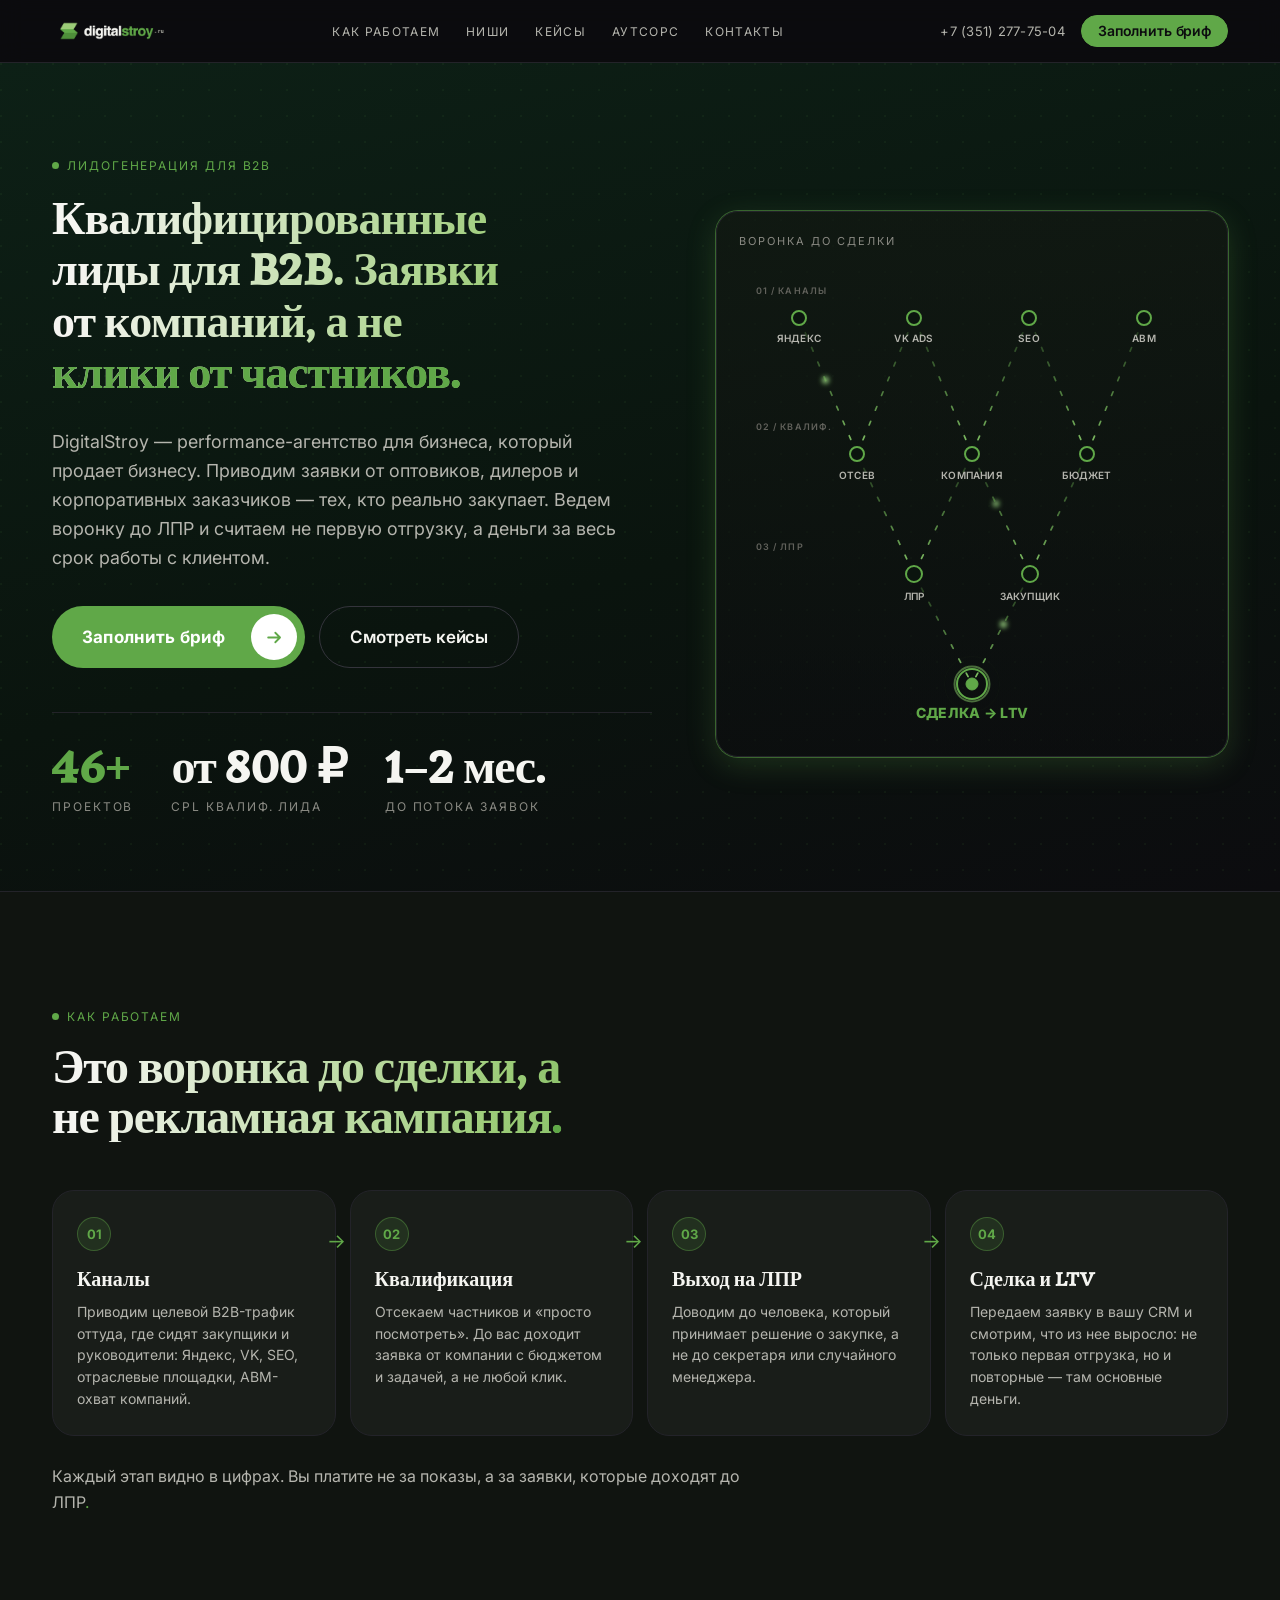
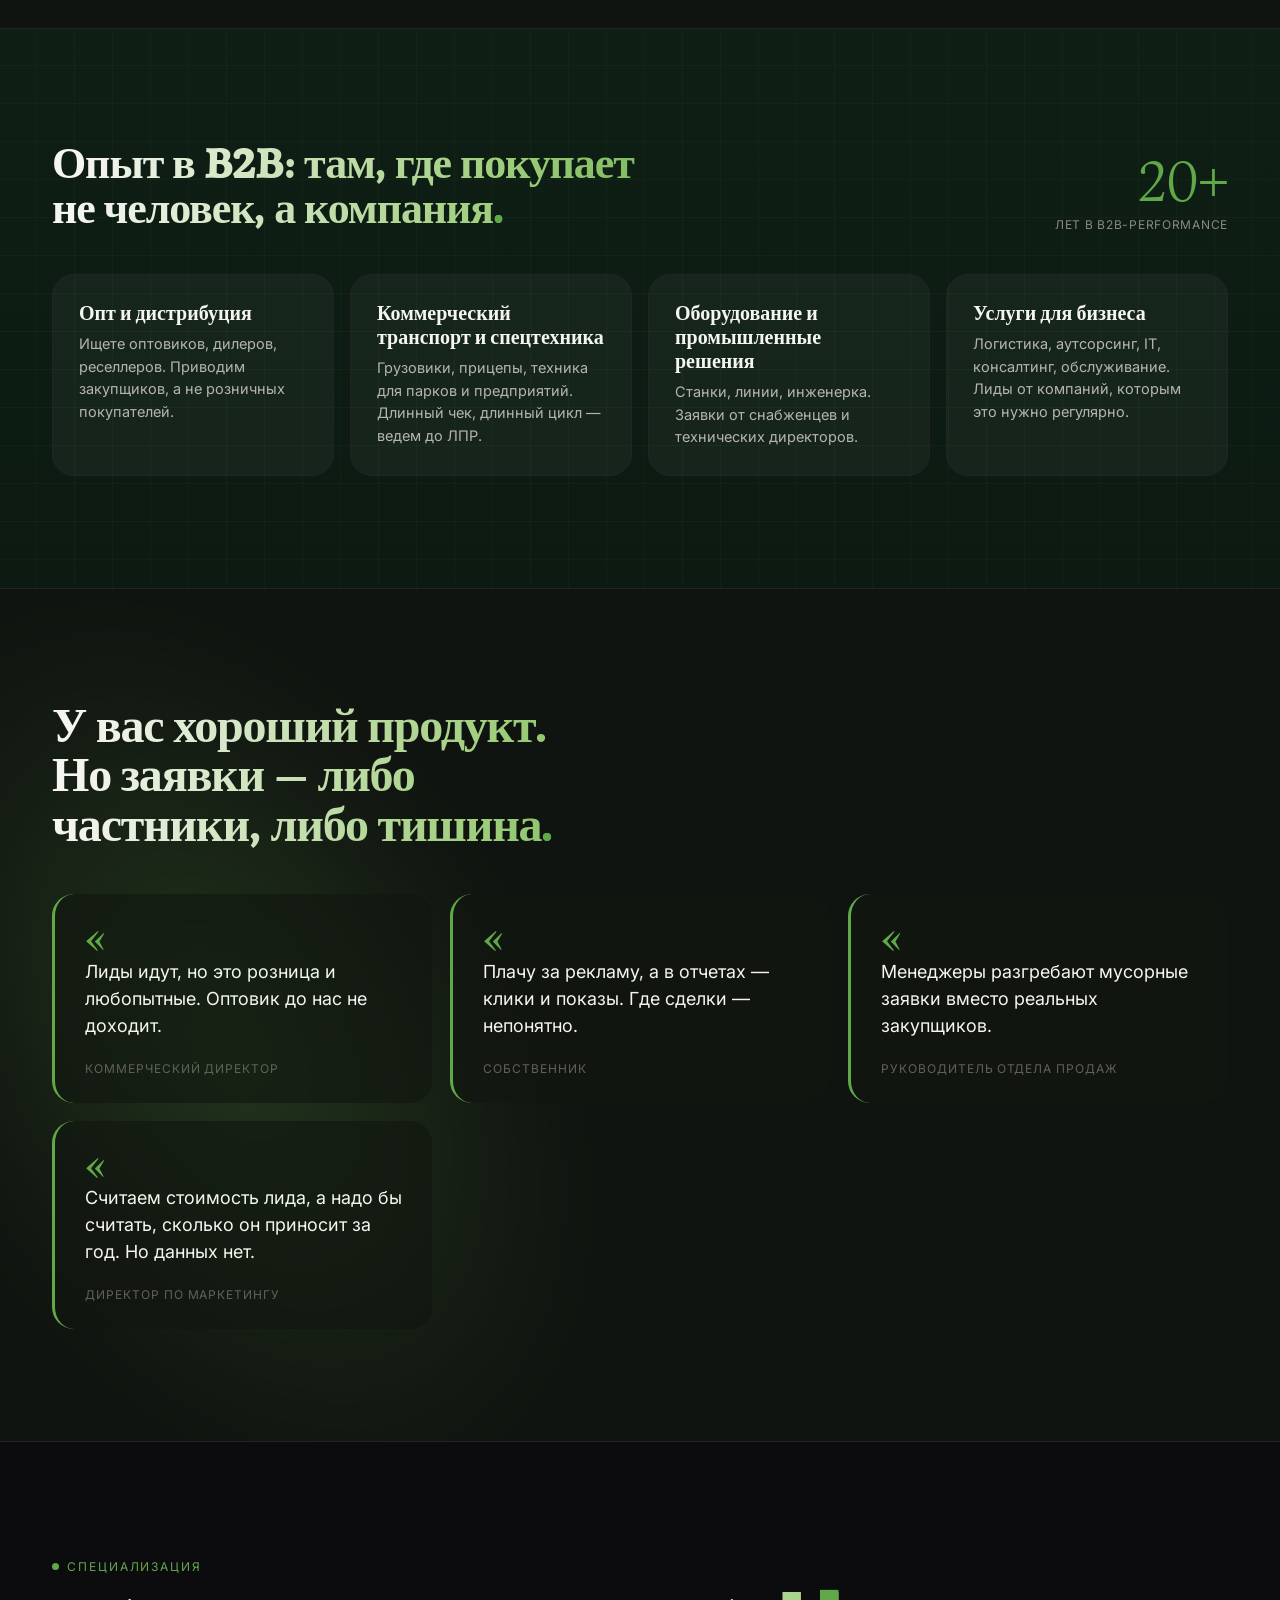
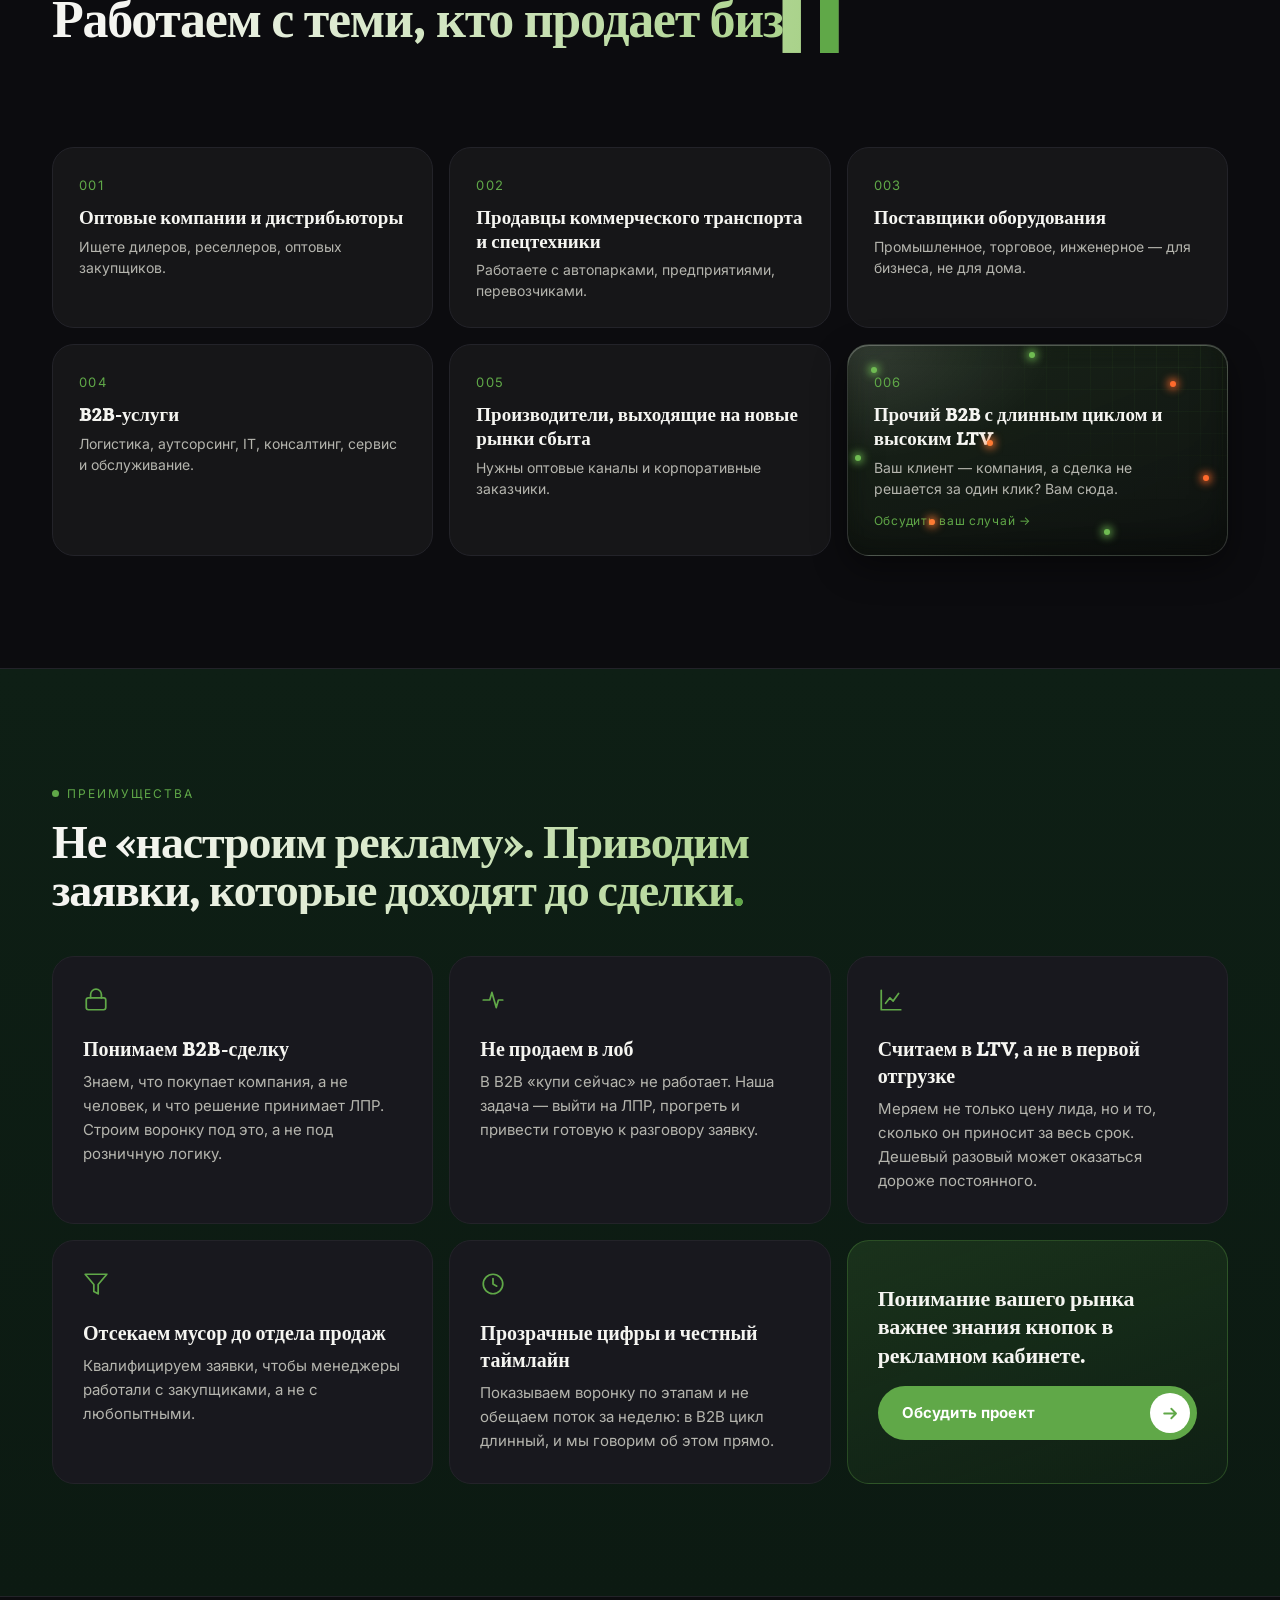
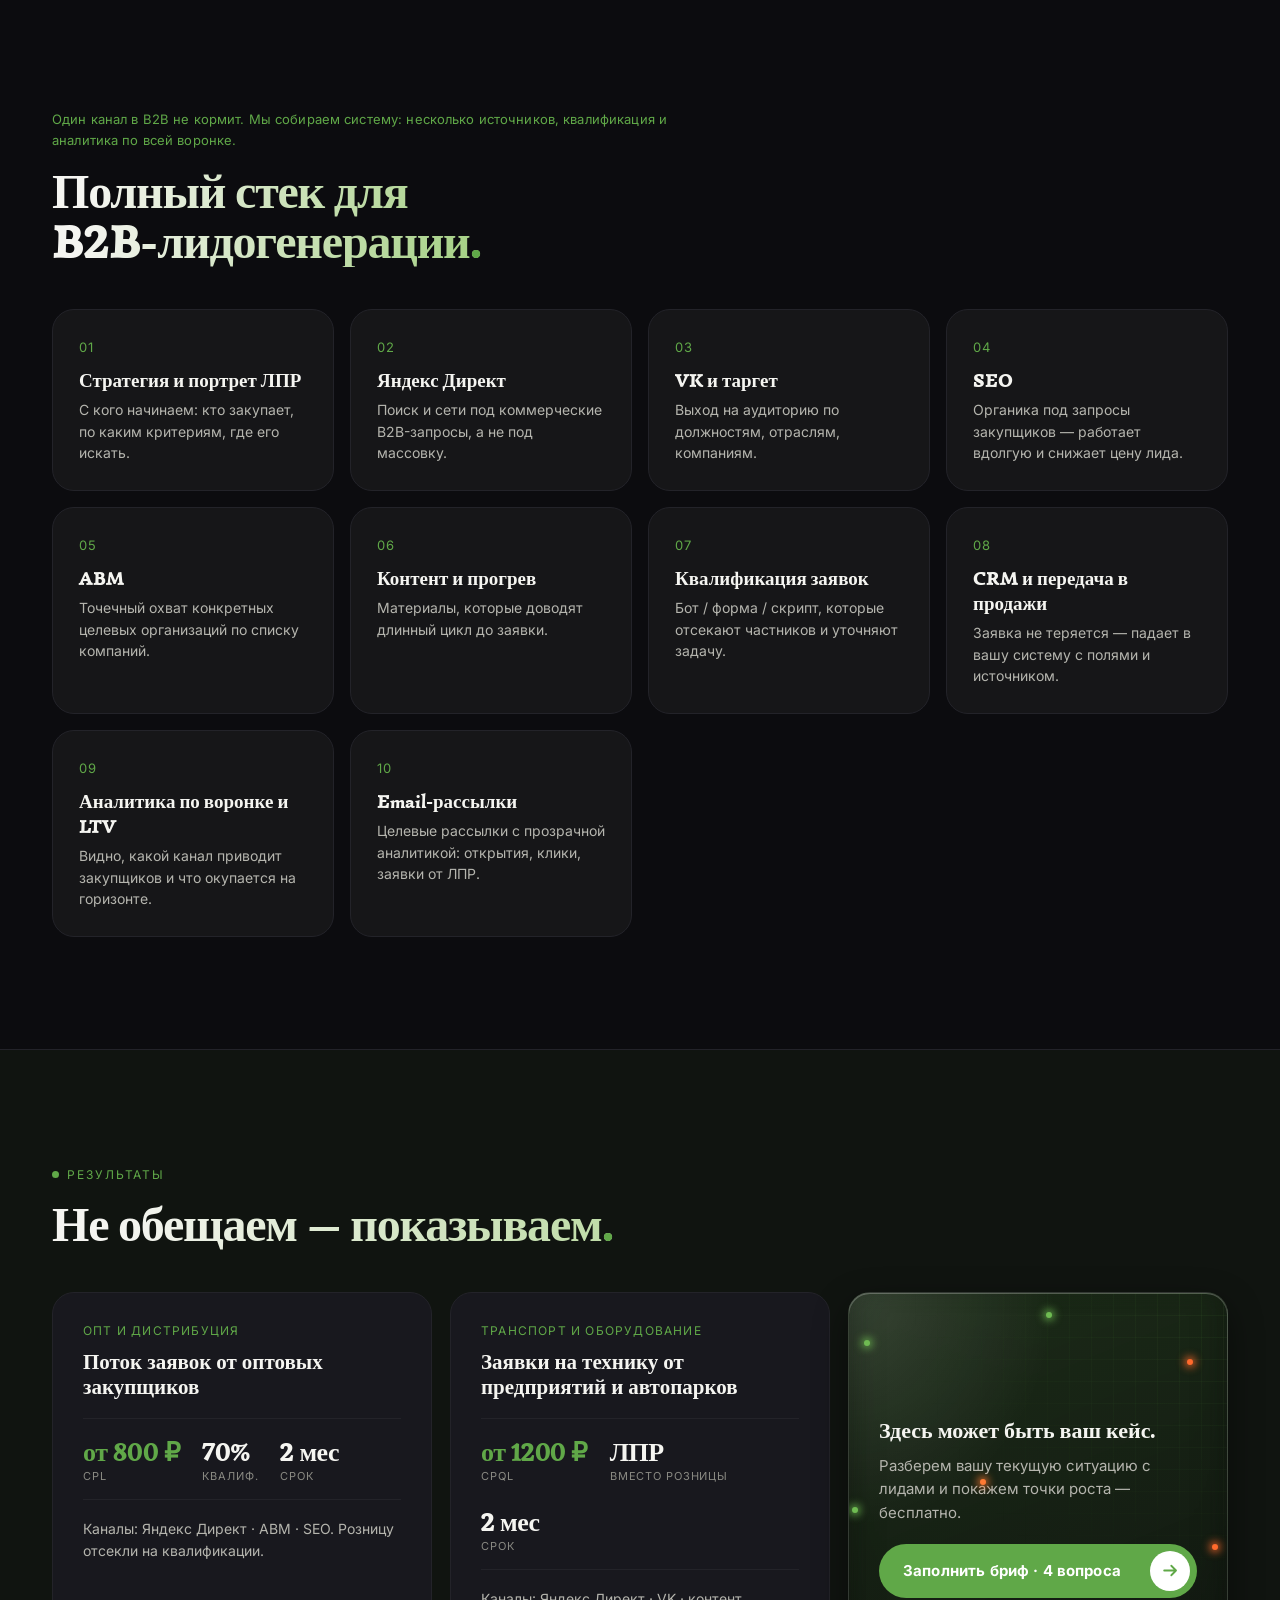
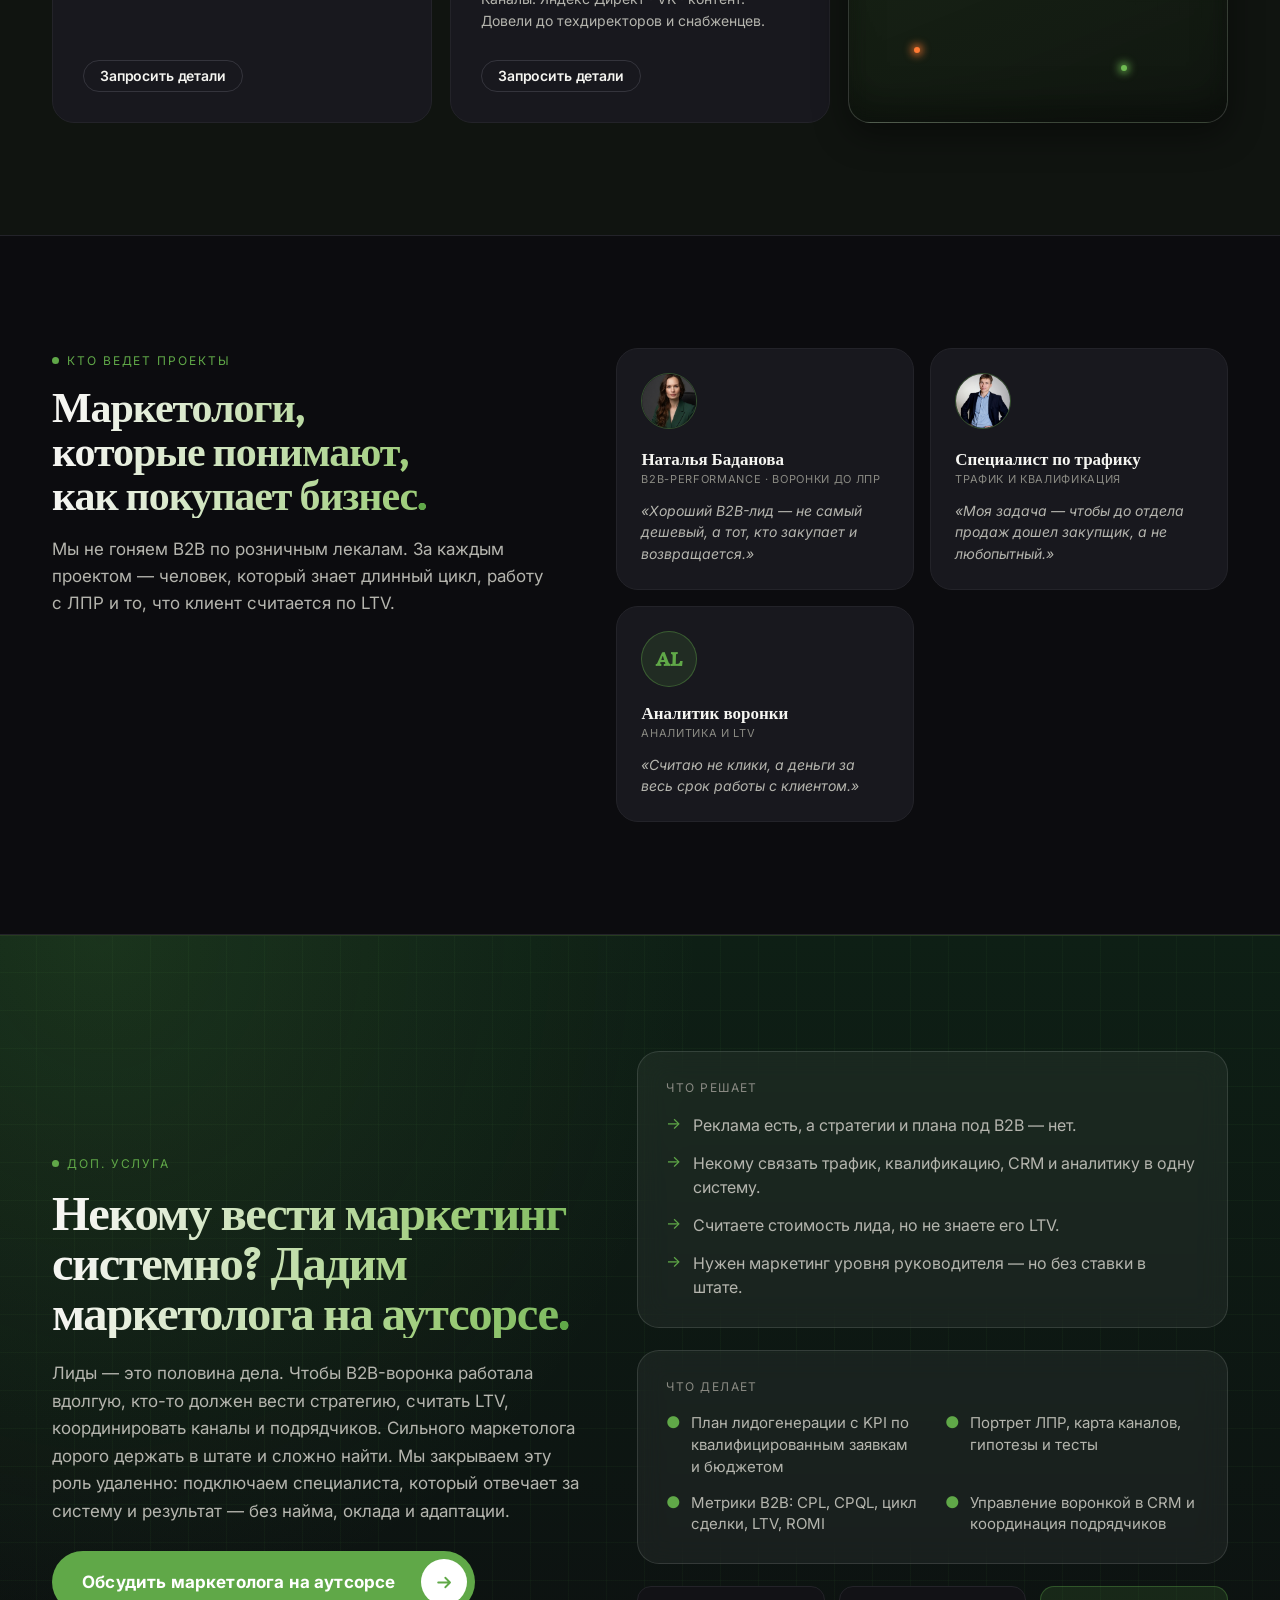
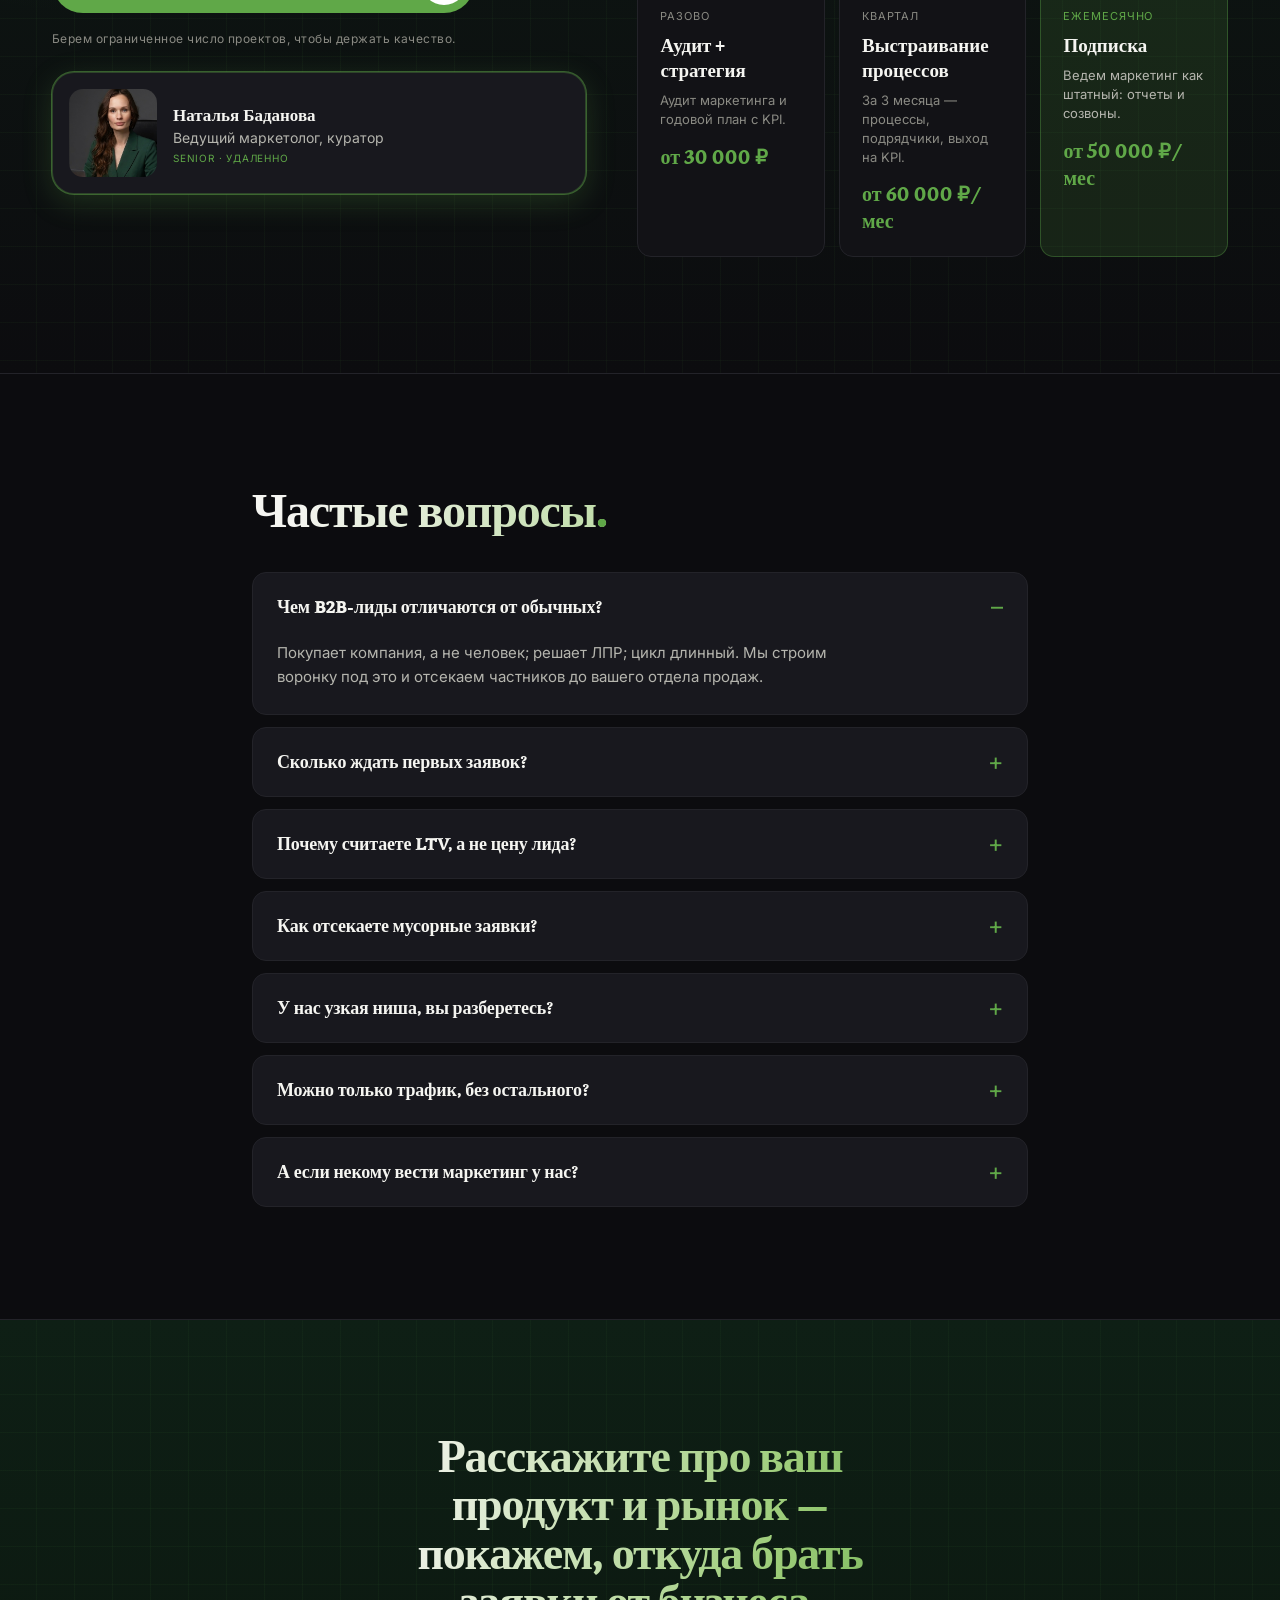
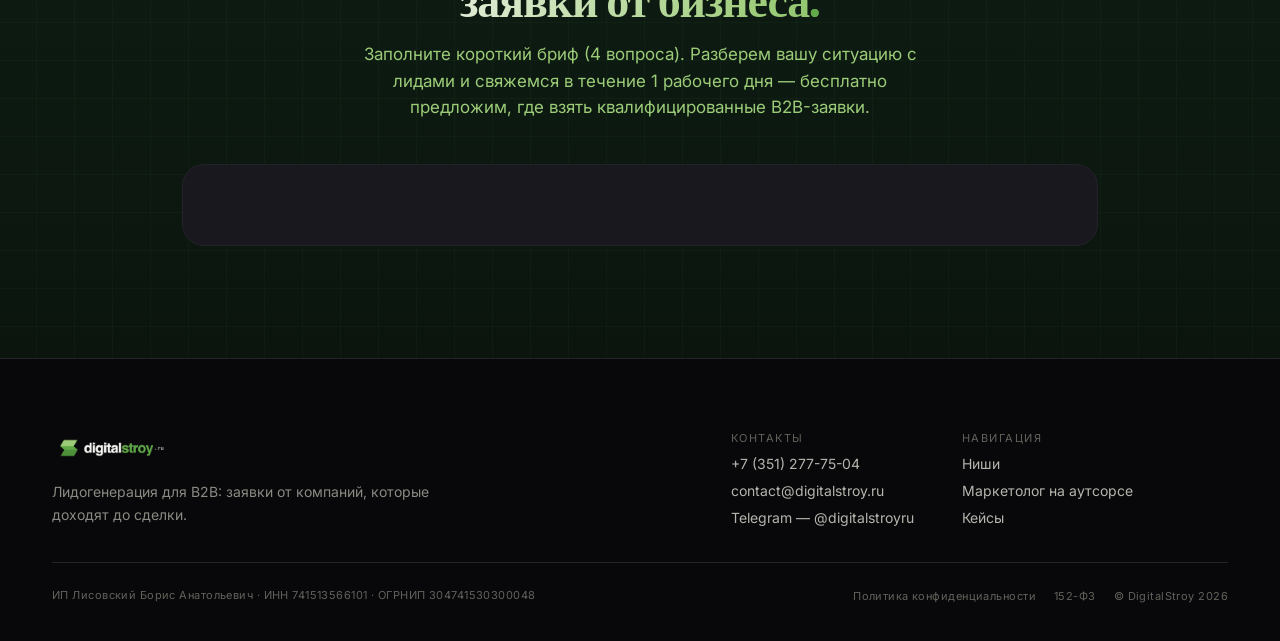
==== commit fee87c6a: "Wire Bitrix24 CRM form into the brief section Replace the non-functional placeholder form in #brief-" ====
--- a/site/index.html
+++ b/site/index.html
@@ -732,21 +732,15 @@
       
 
       
-      <form data-reveal="1" style="background: var(--surface-card); border: 1px solid var(--border-subtle); border-radius: var(--r-lg); padding: clamp(24px, 4vw, 40px);">
-        <div data-form-grid="1" style="display: grid; grid-template-columns: 1fr 1fr; gap: 18px;">
-          <label style="display: flex; flex-direction: column; gap: 8px;"><span style="font-family: var(--font-mono); font-size: 12px; letter-spacing: 0.1em; text-transform: uppercase; color: var(--text-muted);">Имя и должность</span><input placeholder="Иван Петров, коммерческий директор" class="scp6" style="width: 100%; background: var(--bg-deep); border: 1px solid var(--border-strong); border-radius: var(--r-md); padding: 13px 15px; font-size: 15px; font-family: var(--font-body); color: var(--text-strong); outline: none;"></label>
-          <label style="display: flex; flex-direction: column; gap: 8px;"><span style="font-family: var(--font-mono); font-size: 12px; letter-spacing: 0.1em; text-transform: uppercase; color: var(--text-muted);">Компания и сайт</span><input placeholder="ООО «Компания», company.ru" class="scp6" style="width: 100%; background: var(--bg-deep); border: 1px solid var(--border-strong); border-radius: var(--r-md); padding: 13px 15px; font-size: 15px; font-family: var(--font-body); color: var(--text-strong); outline: none;"></label>
-          <label style="display: flex; flex-direction: column; gap: 8px;"><span style="font-family: var(--font-mono); font-size: 12px; letter-spacing: 0.1em; text-transform: uppercase; color: var(--text-muted);">Что продаете бизнесу</span><select class="scp6" style="width: 100%; background: var(--bg-deep); border: 1px solid var(--border-strong); border-radius: var(--r-md); padding: 13px 15px; font-size: 15px; font-family: var(--font-body); color: var(--text-strong); outline: none; cursor: pointer;"><option>Опт / дистрибуция</option><option>Коммерческий транспорт / спецтехника</option><option>Оборудование / промышленные решения</option><option>Услуги для бизнеса</option><option>Производство / новые рынки</option><option>Другое</option></select></label>
-          <label style="display: flex; flex-direction: column; gap: 8px;"><span style="font-family: var(--font-mono); font-size: 12px; letter-spacing: 0.1em; text-transform: uppercase; color: var(--text-muted);">Маркетинговый бюджет</span><select class="scp6" style="width: 100%; background: var(--bg-deep); border: 1px solid var(--border-strong); border-radius: var(--r-md); padding: 13px 15px; font-size: 15px; font-family: var(--font-body); color: var(--text-strong); outline: none; cursor: pointer;"><option>до 300 000 ₽/мес</option><option>300 000 – 700 000 ₽/мес</option><option>700 000 – 1,5 млн ₽/мес</option><option>от 1,5 млн ₽/мес</option></select></label>
-        </div>
-        <label style="display: flex; flex-direction: column; gap: 8px; margin-top: 18px;"><span style="font-family: var(--font-mono); font-size: 12px; letter-spacing: 0.1em; text-transform: uppercase; color: var(--text-muted);">Текущая ситуация с лидами</span><textarea rows="4" placeholder="Откуда сейчас идут заявки, какая доля целевых, в чем узкое место..." class="scp6" style="width: 100%; background: var(--bg-deep); border: 1px solid var(--border-strong); border-radius: var(--r-md); padding: 13px 15px; font-size: 15px; font-family: var(--font-body); color: var(--text-strong); outline: none; resize: vertical;"></textarea></label>
-        <label style="display: flex; flex-direction: column; gap: 8px; margin-top: 18px;"><span style="font-family: var(--font-mono); font-size: 12px; letter-spacing: 0.1em; text-transform: uppercase; color: var(--text-muted);">Удобный способ связи</span><input placeholder="Телефон / Telegram / email" class="scp6" style="width: 100%; background: var(--bg-deep); border: 1px solid var(--border-strong); border-radius: var(--r-md); padding: 13px 15px; font-size: 15px; font-family: var(--font-body); color: var(--text-strong); outline: none;"></label>
-        <label style="display: flex; align-items: flex-start; gap: 10px; margin: 20px 0px 22px; cursor: pointer;">
-          <input type="checkbox" style="margin-top: 3px; width: 16px; height: 16px; accent-color: rgb(96, 168, 72); flex: 0 0 auto;">
-          <span style="font-family: var(--font-body); font-size: 12px; line-height: 1.5; color: var(--text-faint);">Я соглашаюсь с обработкой персональных данных в соответствии с 152-ФЗ и политикой конфиденциальности.</span>
-        </label>
-        <button type="submit" class="pill-btn lg full"><span>Заполнить бриф</span><span class="pill-ico"><svg width="19" height="19" viewBox="0 0 24 24" fill="none" stroke="currentColor" stroke-width="2.3" stroke-linecap="round" stroke-linejoin="round"><path d="M4 12h15M13 6l6 6-6 6"></path></svg></span></button>
-      </form>
+      <div data-reveal="1" style="background: var(--surface-card); border: 1px solid var(--border-subtle); border-radius: var(--r-lg); padding: clamp(24px, 4vw, 40px);">
+        <!-- Bitrix24 CRM form (inline 228) — реальная отправка заявок в CRM -->
+        <script data-b24-form="inline/228/d2c7a8" data-skip-moving="true">
+        (function(w,d,u){
+        var s=d.createElement('script');s.async=true;s.src=u+'?'+(Date.now()/180000|0);
+        var h=d.getElementsByTagName('script')[0];h.parentNode.insertBefore(s,h);
+        })(window,document,'https://cdn-ru.bitrix24.ru/b253159/crm/form/loader_228.js');
+        </script>
+      </div>
       
     </div>
   </section>
@@ -824,26 +818,8 @@
     });
   });
 
-  // Lead form → thank-you screen (no backend wired; hook up your CRM here)
-  var form = document.querySelector('#brief-form form');
-  if (form) {
-    form.addEventListener('submit', function (e) {
-      e.preventDefault();
-      var thanks = document.createElement('div');
-      thanks.setAttribute('data-reveal', '1');
-      thanks.style.cssText = 'background:var(--surface-card);border:1px solid rgba(96,168,72,0.4);border-radius:var(--r-lg);box-shadow:var(--glow-accent);padding:48px 32px;text-align:center;';
-      thanks.innerHTML =
-        '<div style="width:56px;height:56px;border-radius:999px;background:var(--accent-wash);border:1px solid rgba(96,168,72,0.5);display:flex;align-items:center;justify-content:center;margin:0 auto 20px;">' +
-          '<svg width="28" height="28" viewBox="0 0 24 24" fill="none" stroke="#60A848" stroke-width="2.4" stroke-linecap="round" stroke-linejoin="round"><path d="M4 12.5L9.5 18L20 6"/></svg>' +
-        '</div>' +
-        '<h3 style="font-family:var(--font-display);font-weight:700;font-size:26px;letter-spacing:-0.02em;color:var(--text-strong);margin:0 0 10px;">Получили ваш бриф.</h3>' +
-        '<p style="font-family:var(--font-body);font-size:16px;line-height:1.55;color:var(--text-body);margin:0 auto 24px;max-width:44ch;">Свяжемся в течение рабочего дня. Если срочно — напишите нам в Telegram.</p>' +
-        '<button type="button" class="ds-tg" style="display:inline-flex;align-items:center;gap:10px;padding:0 22px;height:46px;font-family:var(--font-body);font-weight:600;font-size:15px;border-radius:var(--r-pill);cursor:pointer;background:transparent;color:var(--text-strong);border:1px solid var(--border-strong);">Написать в Telegram <span style="color:var(--accent);">→</span></button>';
-      form.replaceWith(thanks);
-      thanks.querySelector('.ds-tg').addEventListener('click', function () { window.open('https://t.me/digitalstroyru', '_blank', 'noopener'); });
-      requestAnimationFrame(function () { scrollToId('brief-form'); });
-    });
-  }
+  // The brief form is a Bitrix24 CRM embed (section #brief-form) — it handles
+  // its own submission and success screen, so no custom submit handler here.
 
   // tech-grid: highlight follows the cursor on sections that carry a .ds-tech layer
   document.querySelectorAll('.ds-tech').forEach(function (tech) {
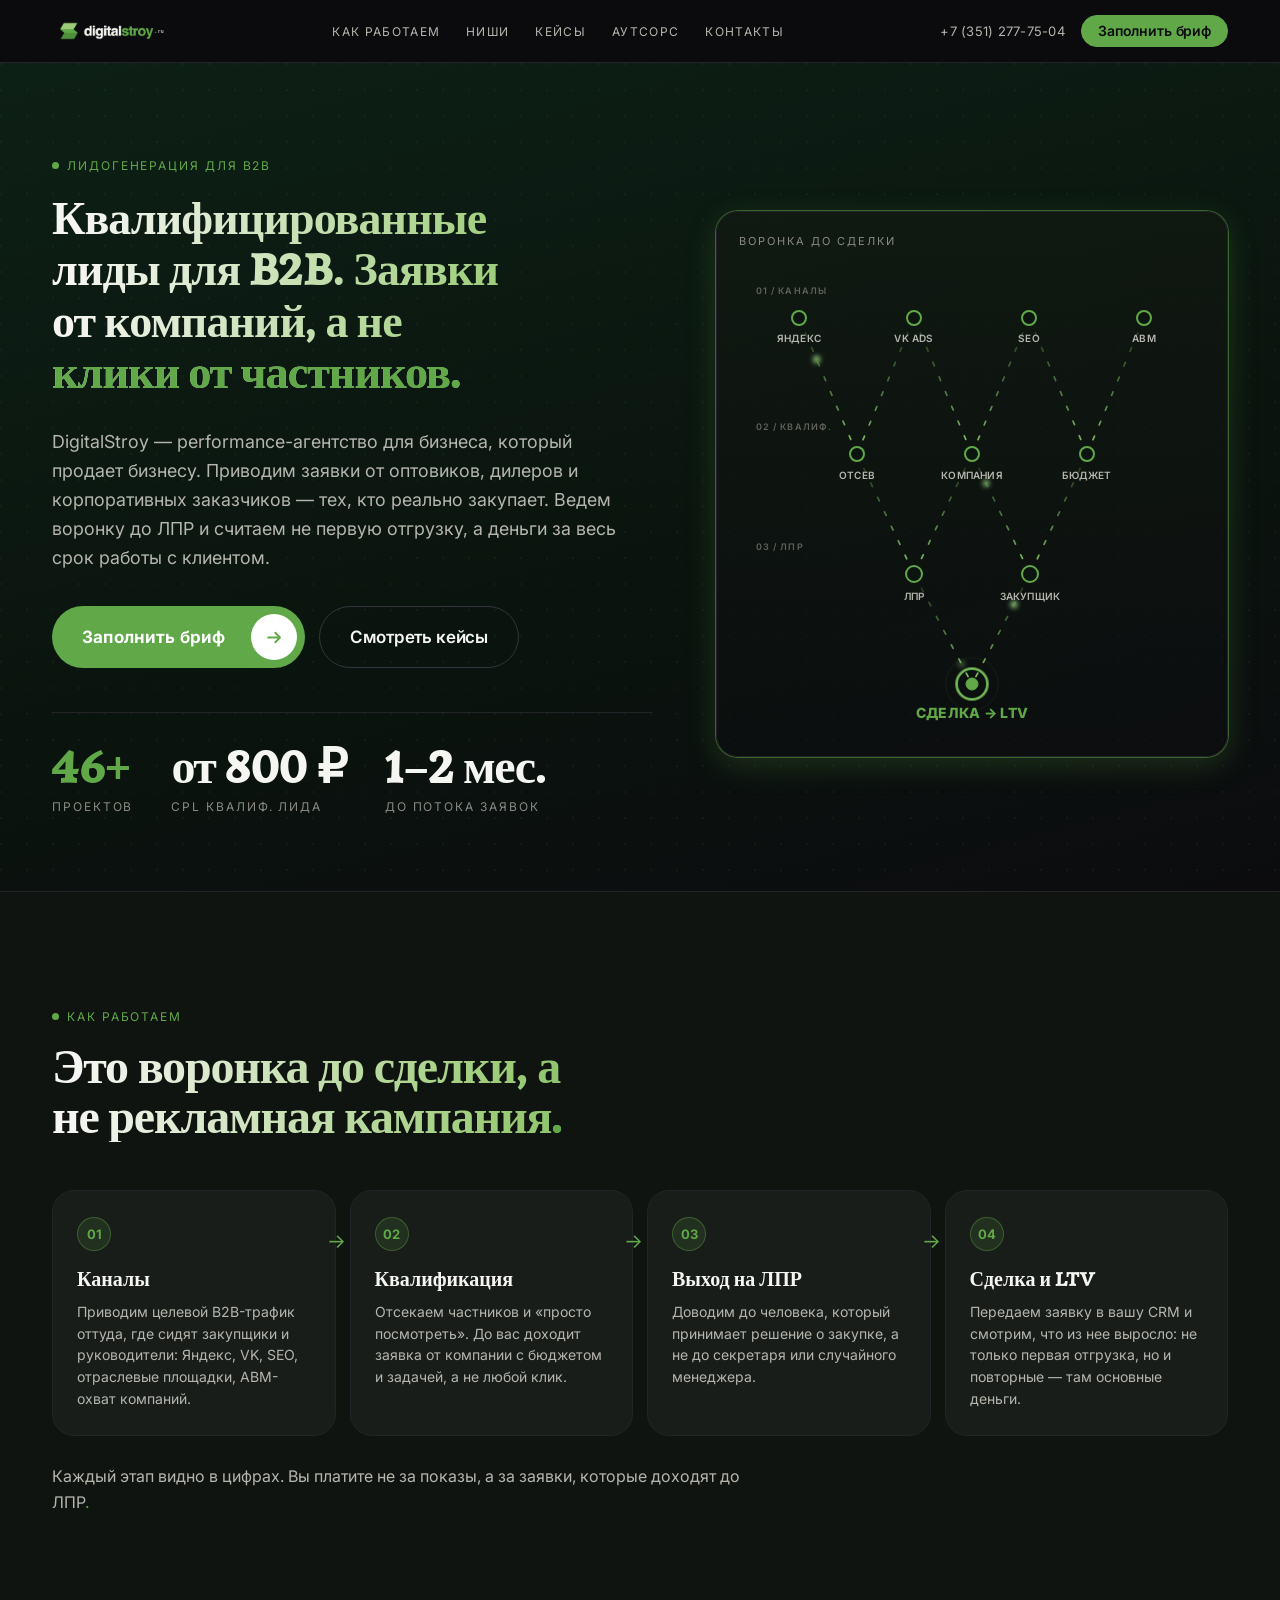
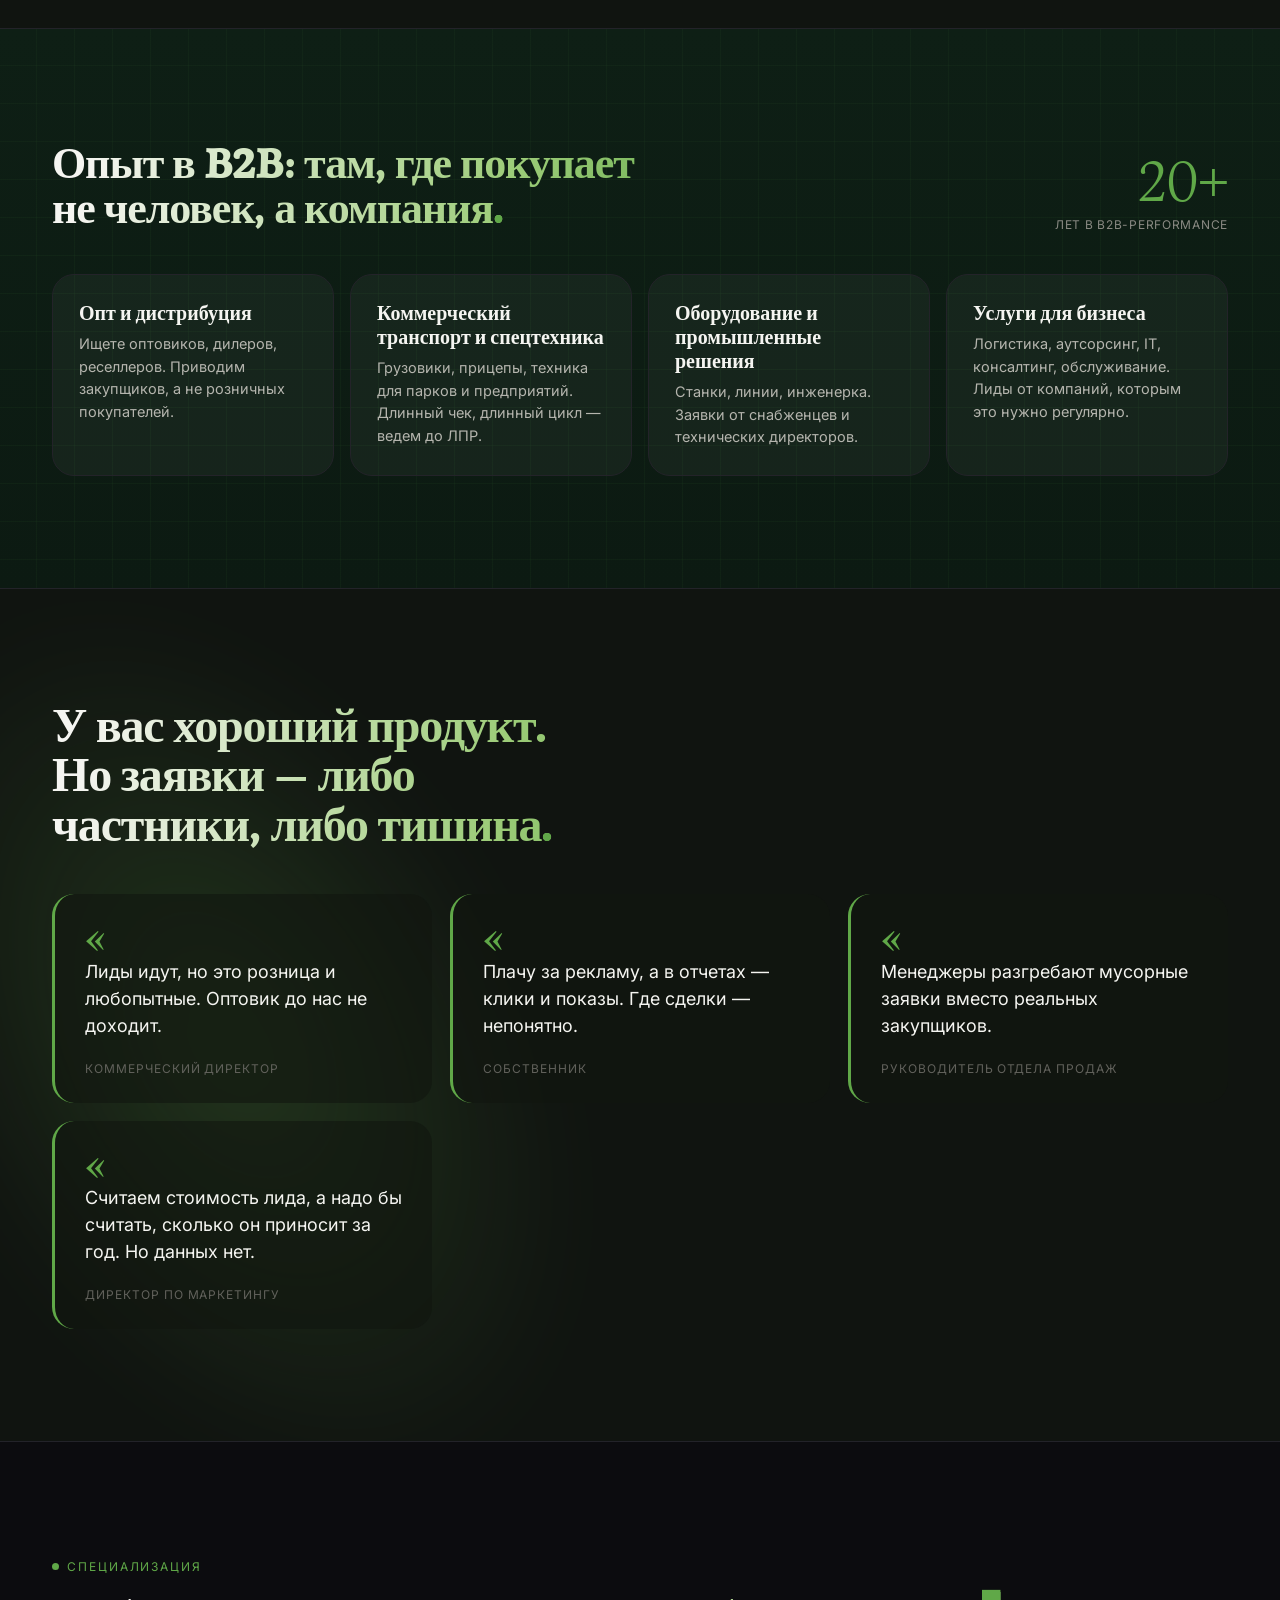
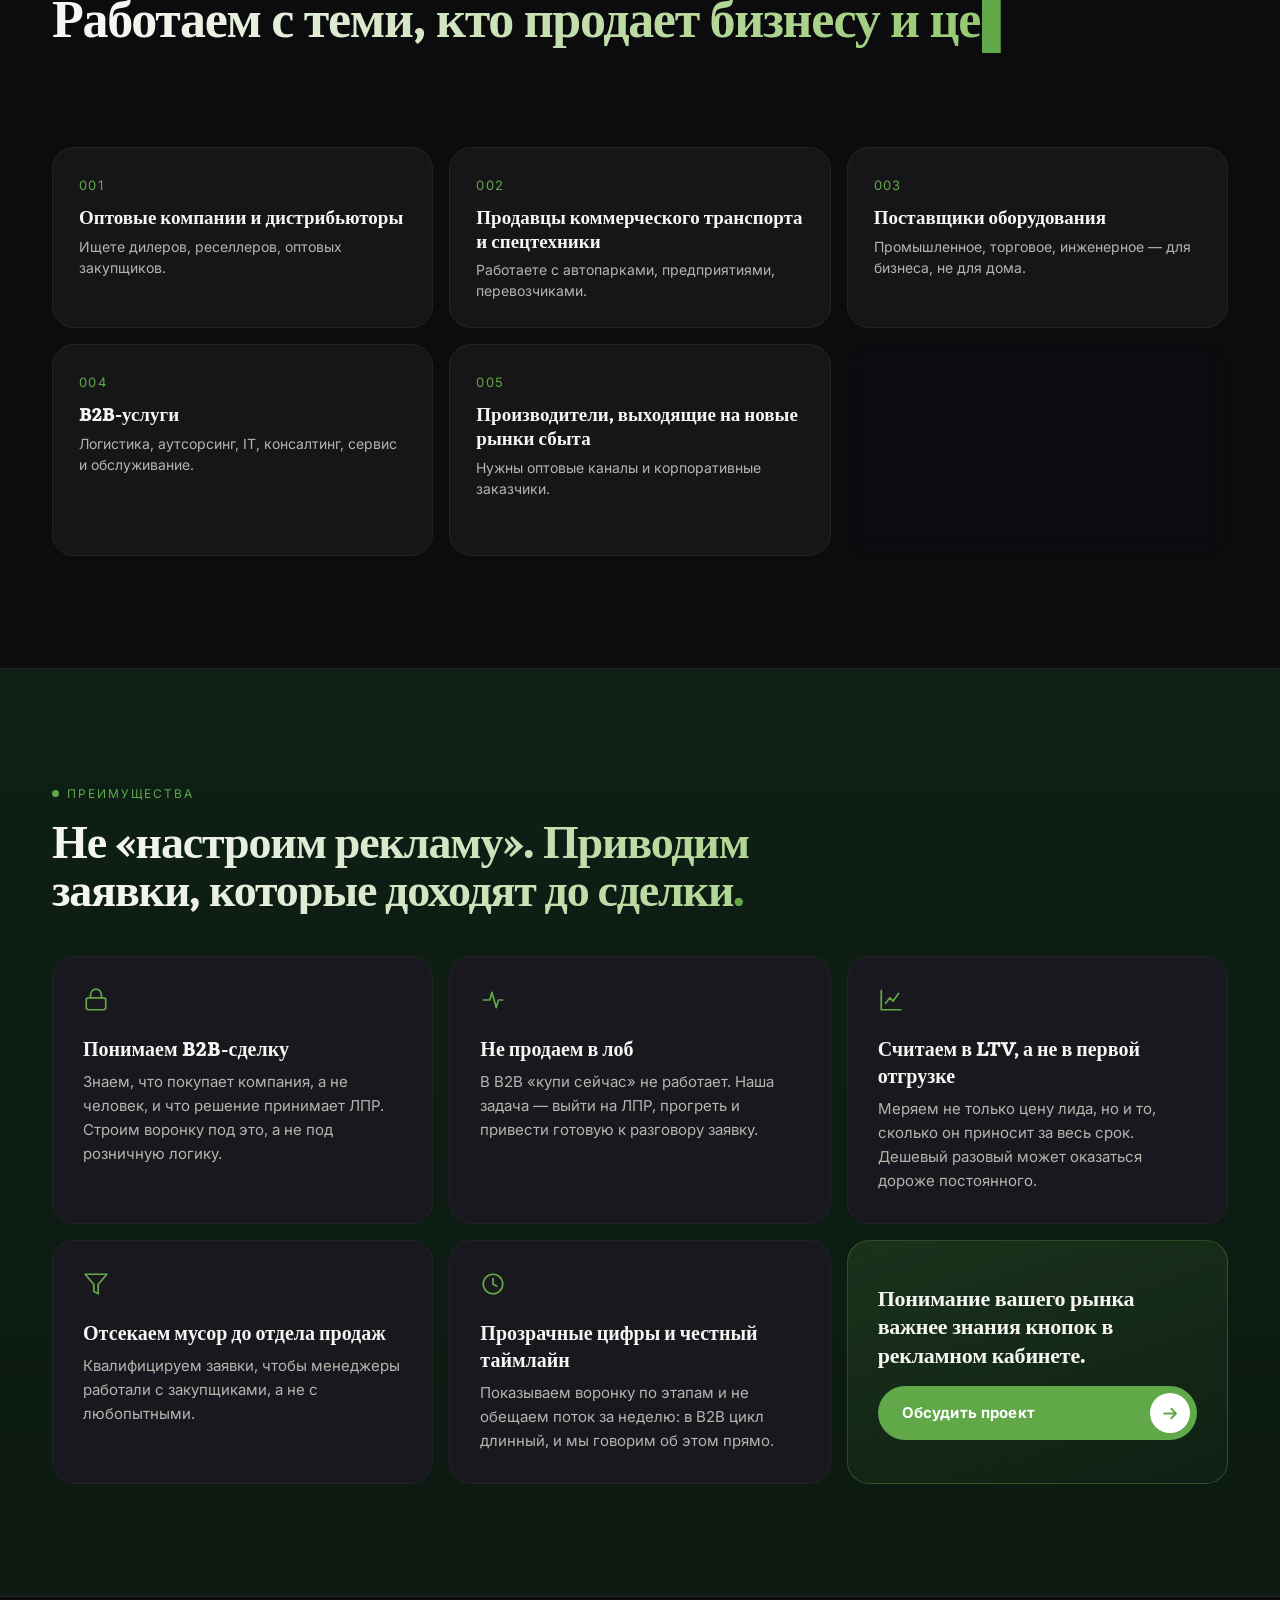
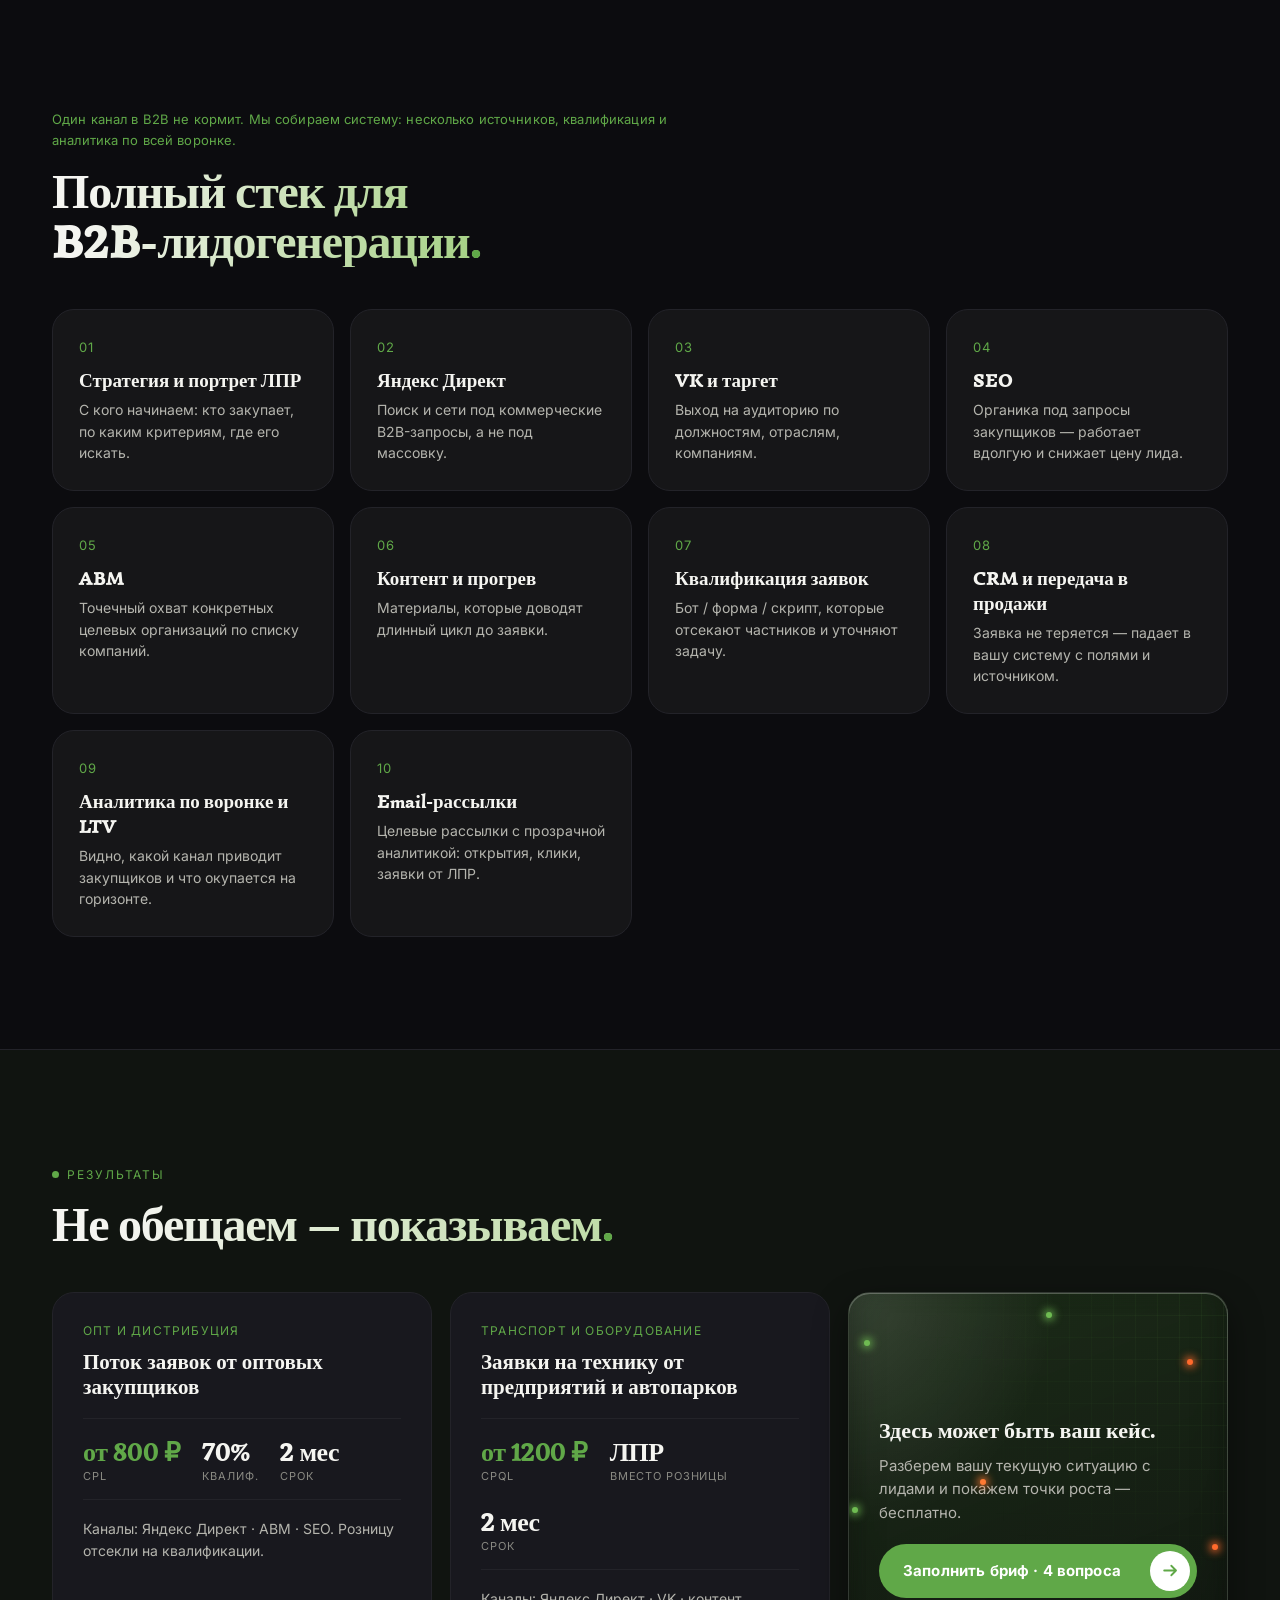
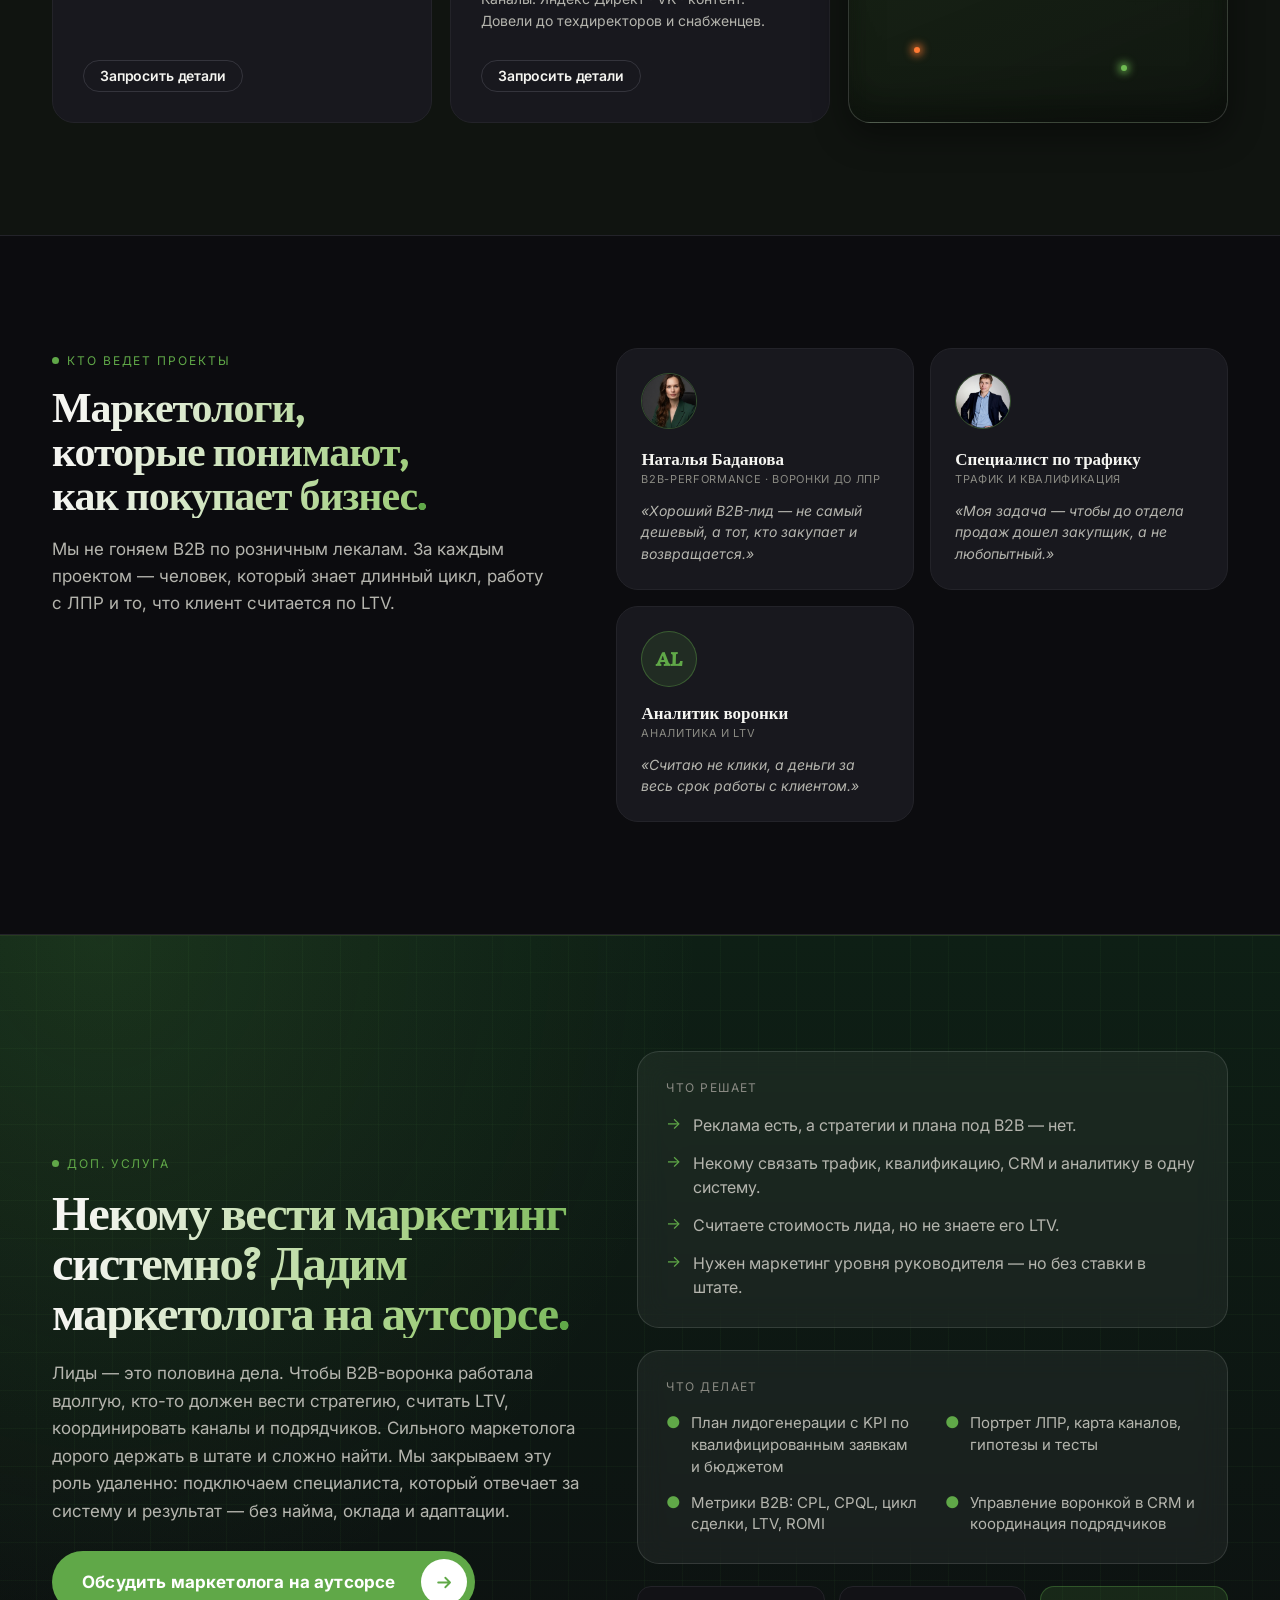
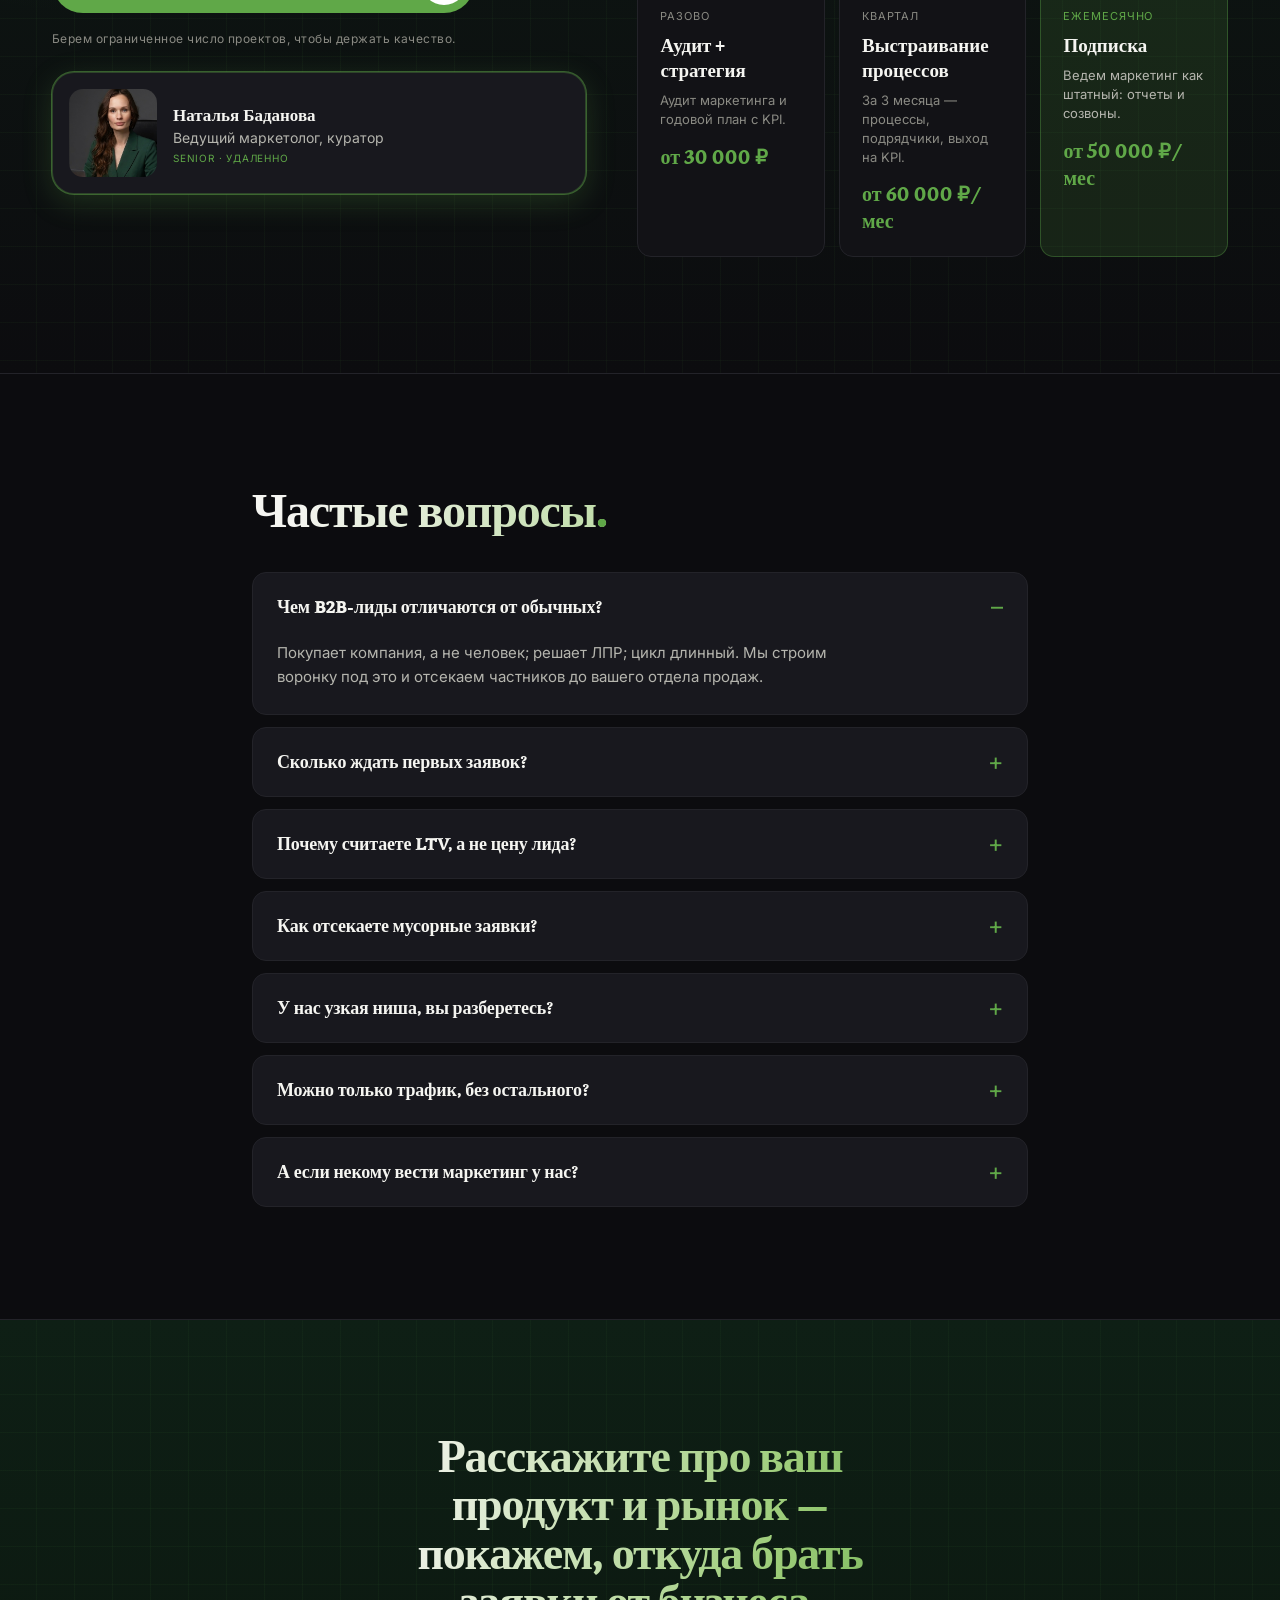
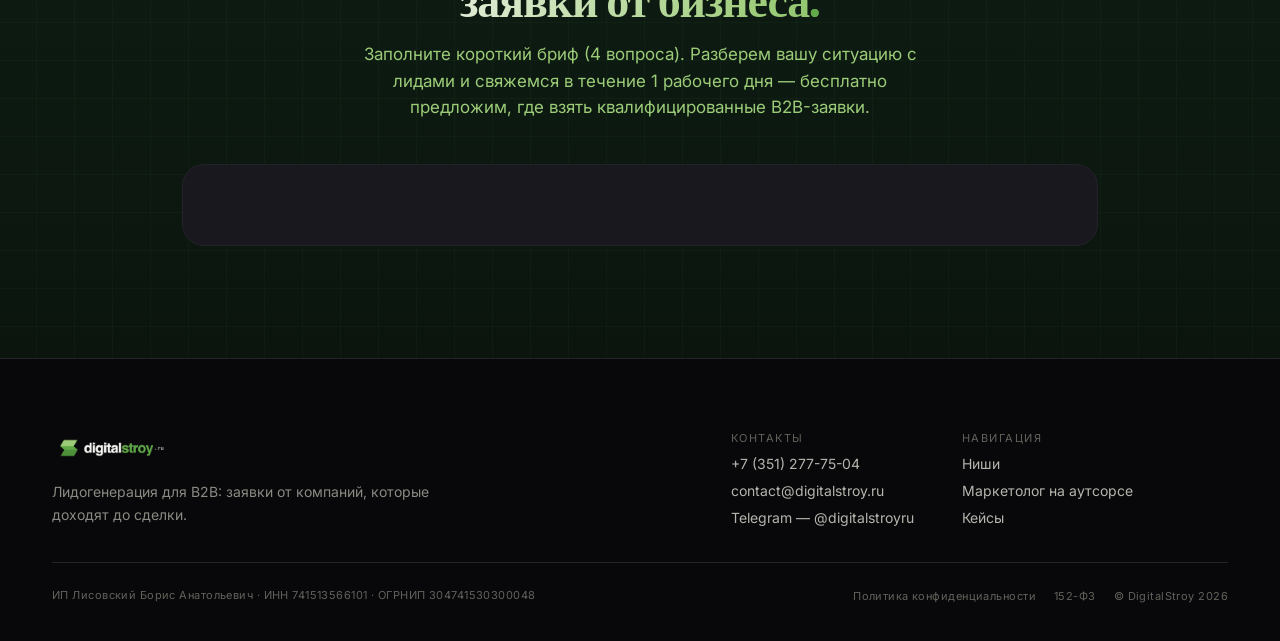
==== commit 54737428: "Fix truncated specialization heading The snapshot was captured mid-typewriter, baking a partial head" ====
--- a/site/index.html
+++ b/site/index.html
@@ -353,7 +353,7 @@
     <div style="max-width: 1240px; margin: 0px auto; padding: 0px clamp(20px, 5vw, 32px);">
       <div data-reveal="1">
         <span style="display: inline-flex; align-items: center; gap: 8px; font-family: var(--font-mono); font-size: var(--fs-label); font-weight: var(--fw-regular); letter-spacing: var(--tr-label); text-transform: uppercase; color: var(--accent);"><span style="width: 7px; height: 7px; border-radius: 999px; background: var(--accent); display: inline-block;"></span>Специализация</span>
-        <h2 data-tw="1" class="grad-text" style="font-family: var(--font-display); font-weight: 600; font-size: clamp(30px, 4.4vw, 52px); line-height: 1.08; letter-spacing: -0.025em; margin: 18px 0px 0px; min-height: 112.312px;">Работаем с теми, кто продает биз<span style="-webkit-text-fill-color: var(--accent); color: var(--accent); margin-left: 2px; animation: 0.9s steps(1) 0s infinite normal none running tw-blink;">▌</span></h2>
+        <h2 data-tw="1" class="grad-text" style="font-family: var(--font-display); font-weight: 600; font-size: clamp(30px, 4.4vw, 52px); line-height: 1.08; letter-spacing: -0.025em; margin: 18px 0px 0px;">Работаем с теми, кто продает бизнесу и ценит клиента за весь срок.</h2>
       </div>
       <div data-reveal="1" style="display: grid; grid-template-columns: repeat(auto-fit, minmax(min(100%, 300px), 1fr)); gap: 16px; margin-top: 42px;">
         <div class="scp2" style="background: rgba(245, 245, 241, 0.04); border: 1px solid var(--border-subtle); border-radius: var(--r-lg); padding: 26px;">
